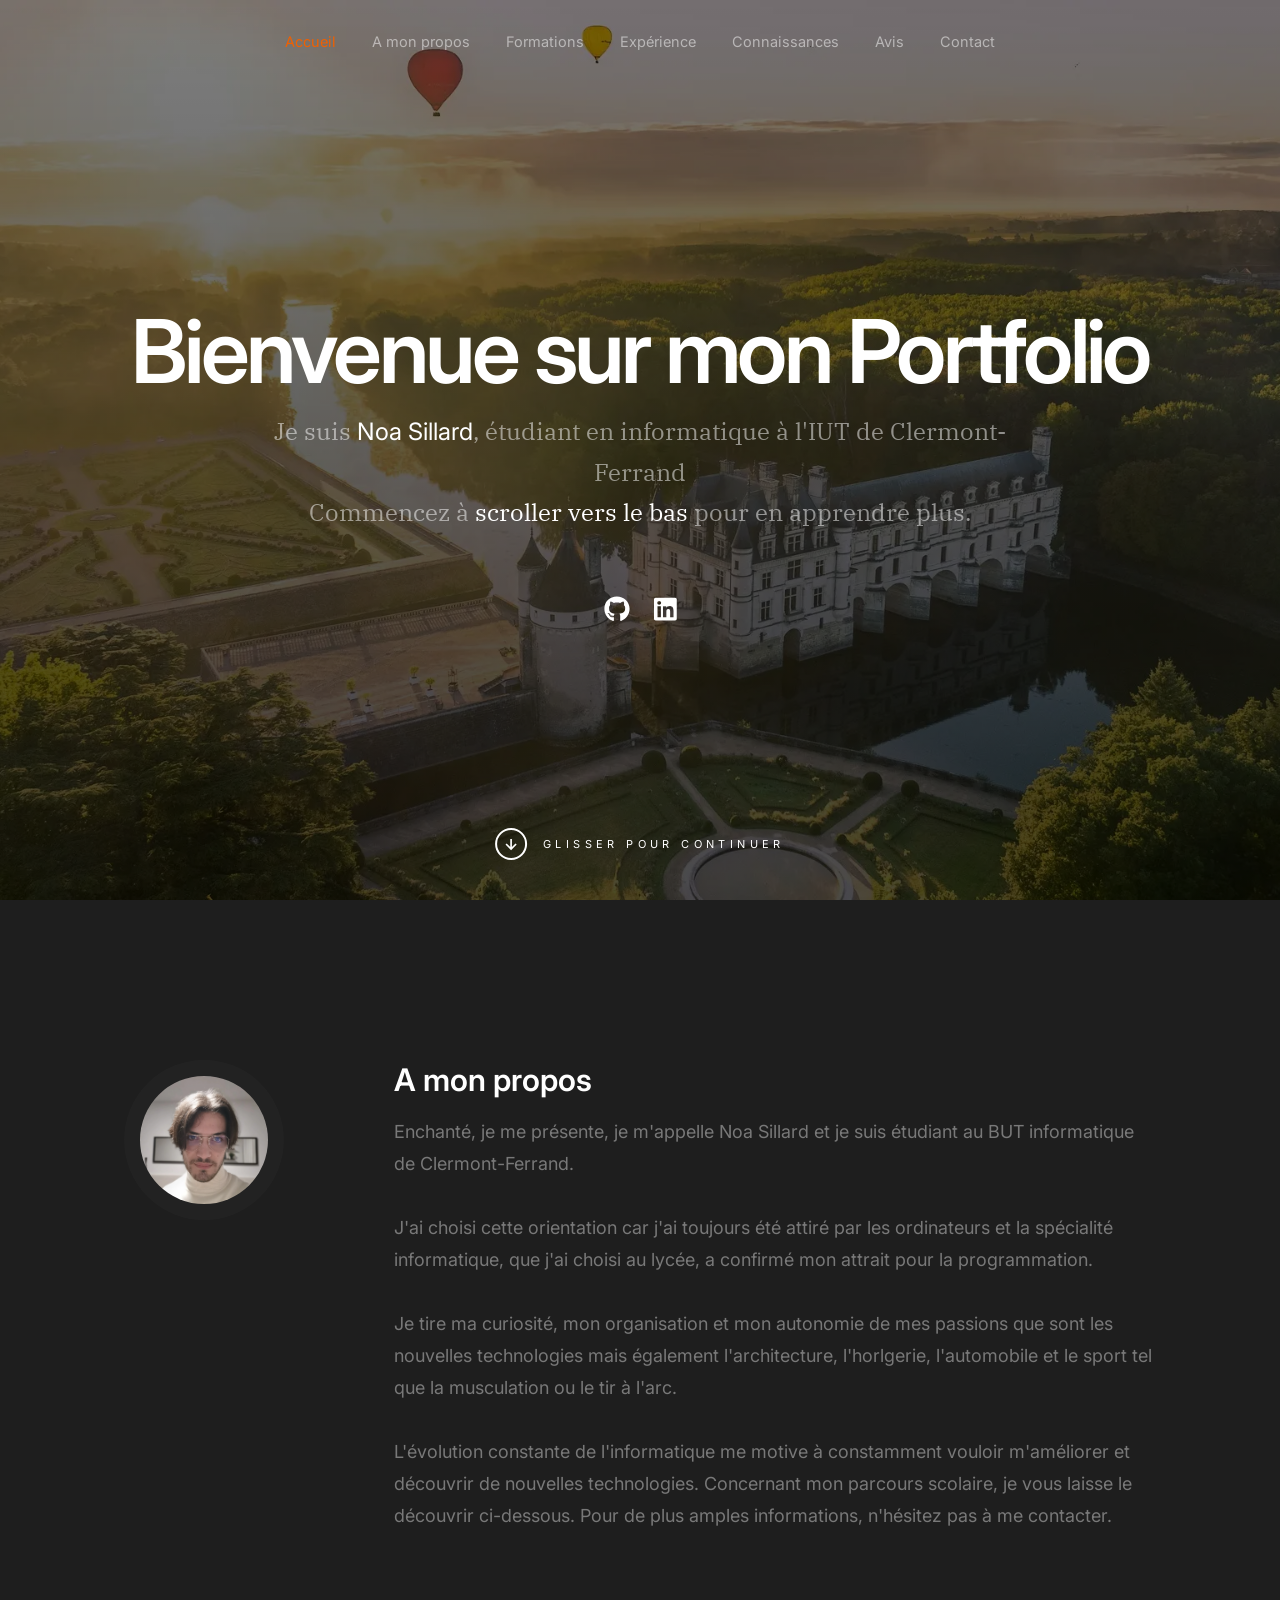
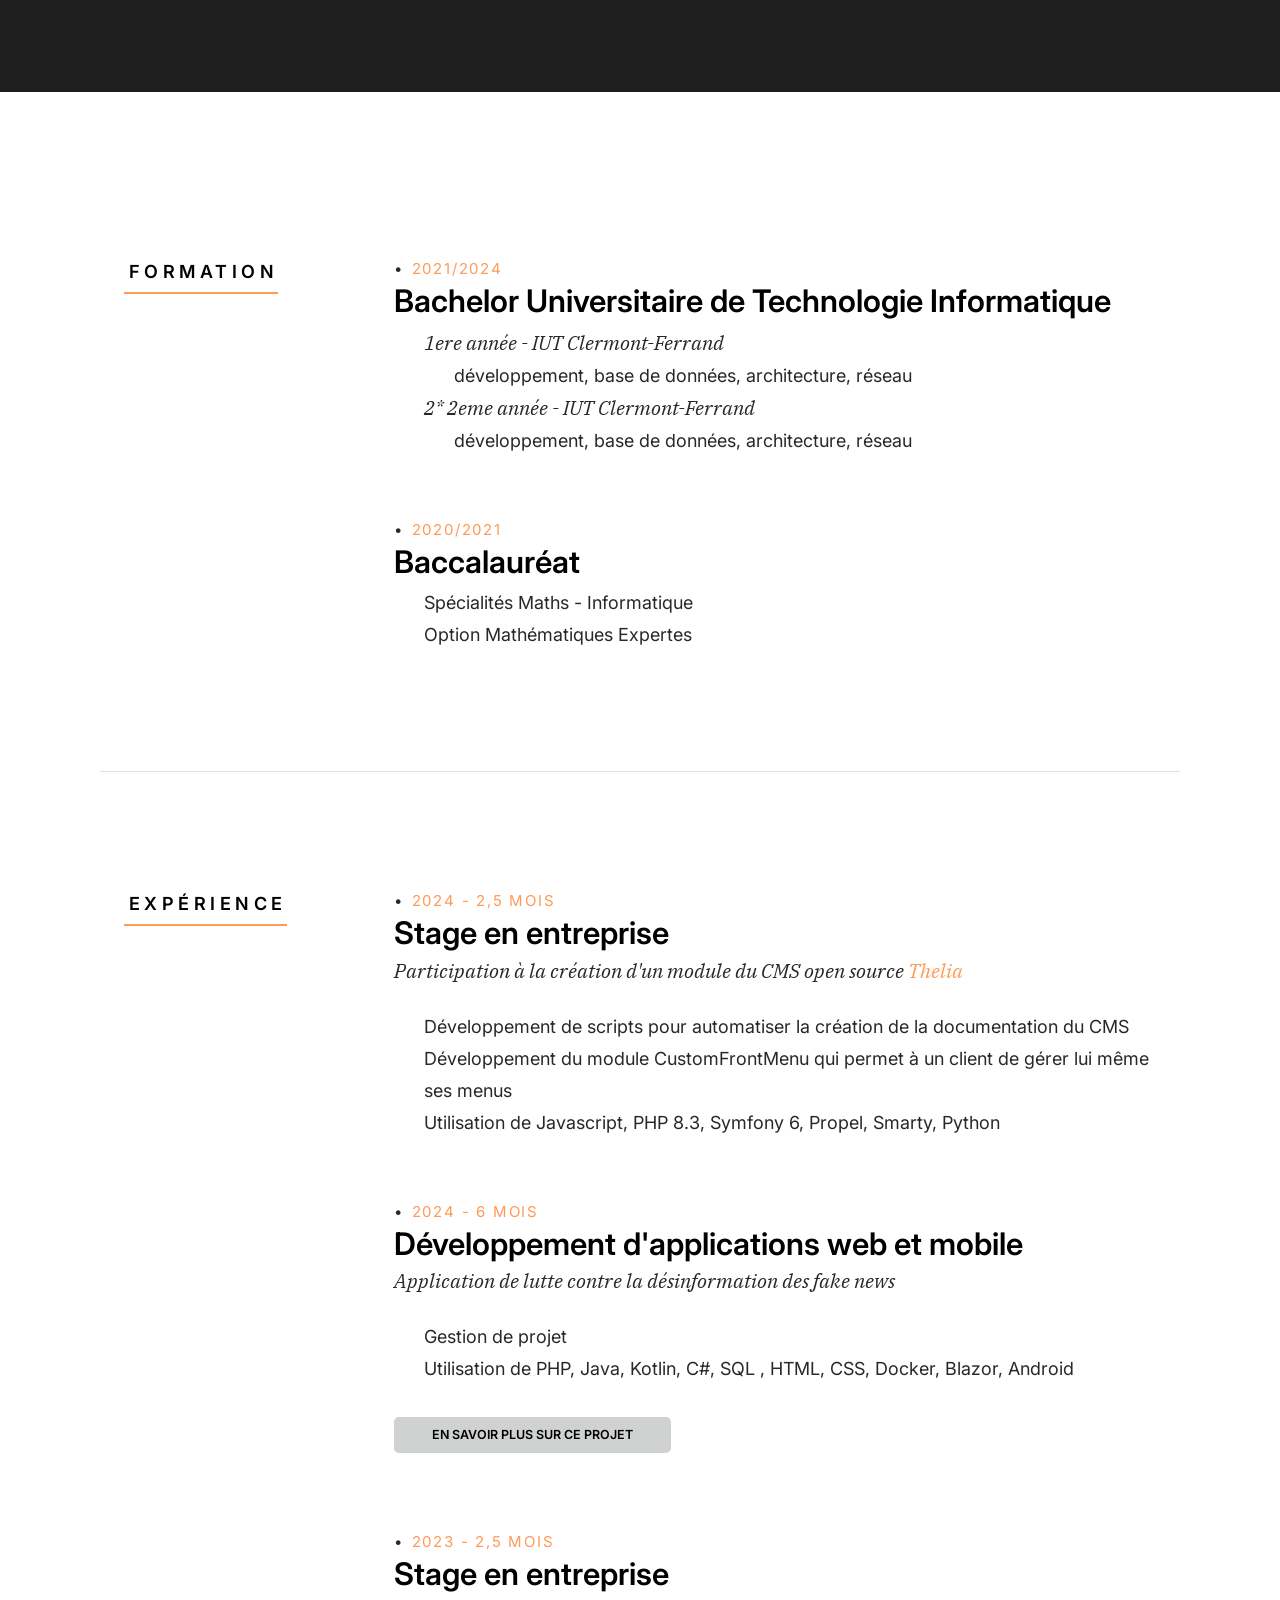
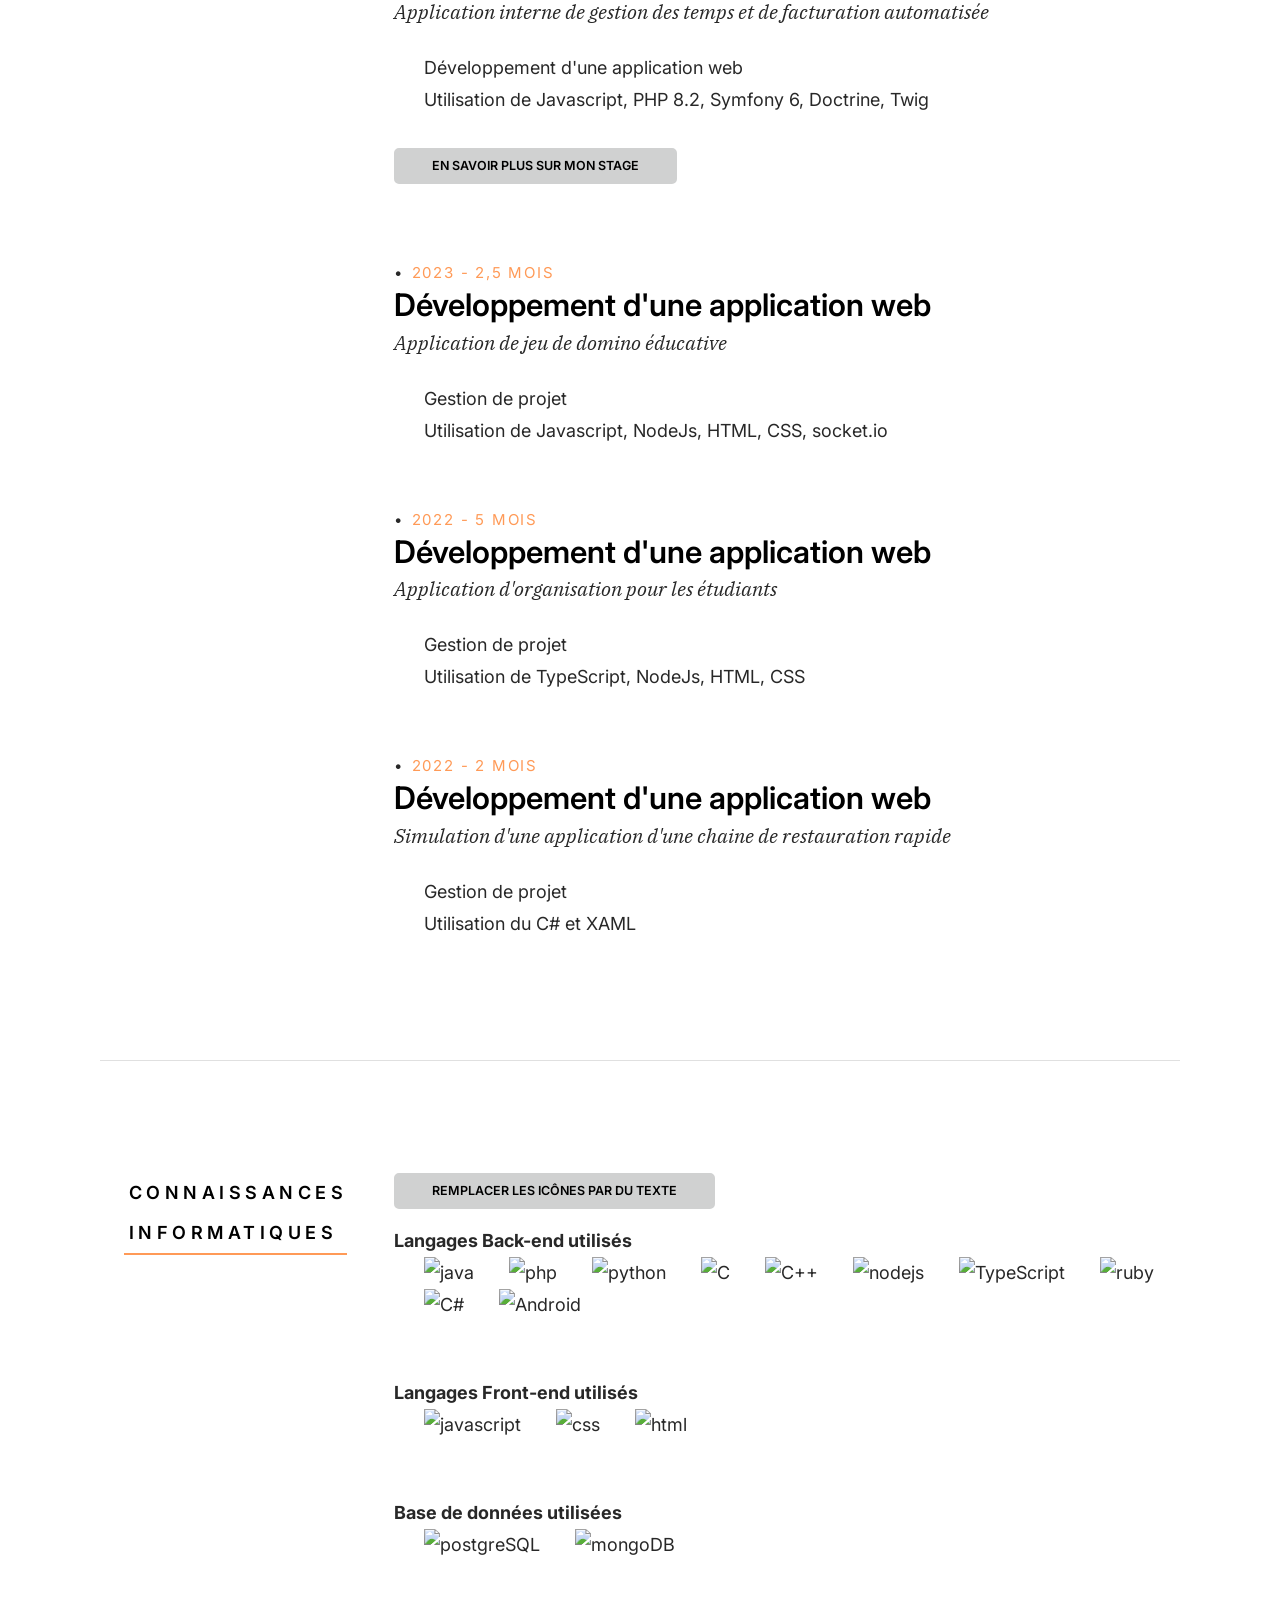
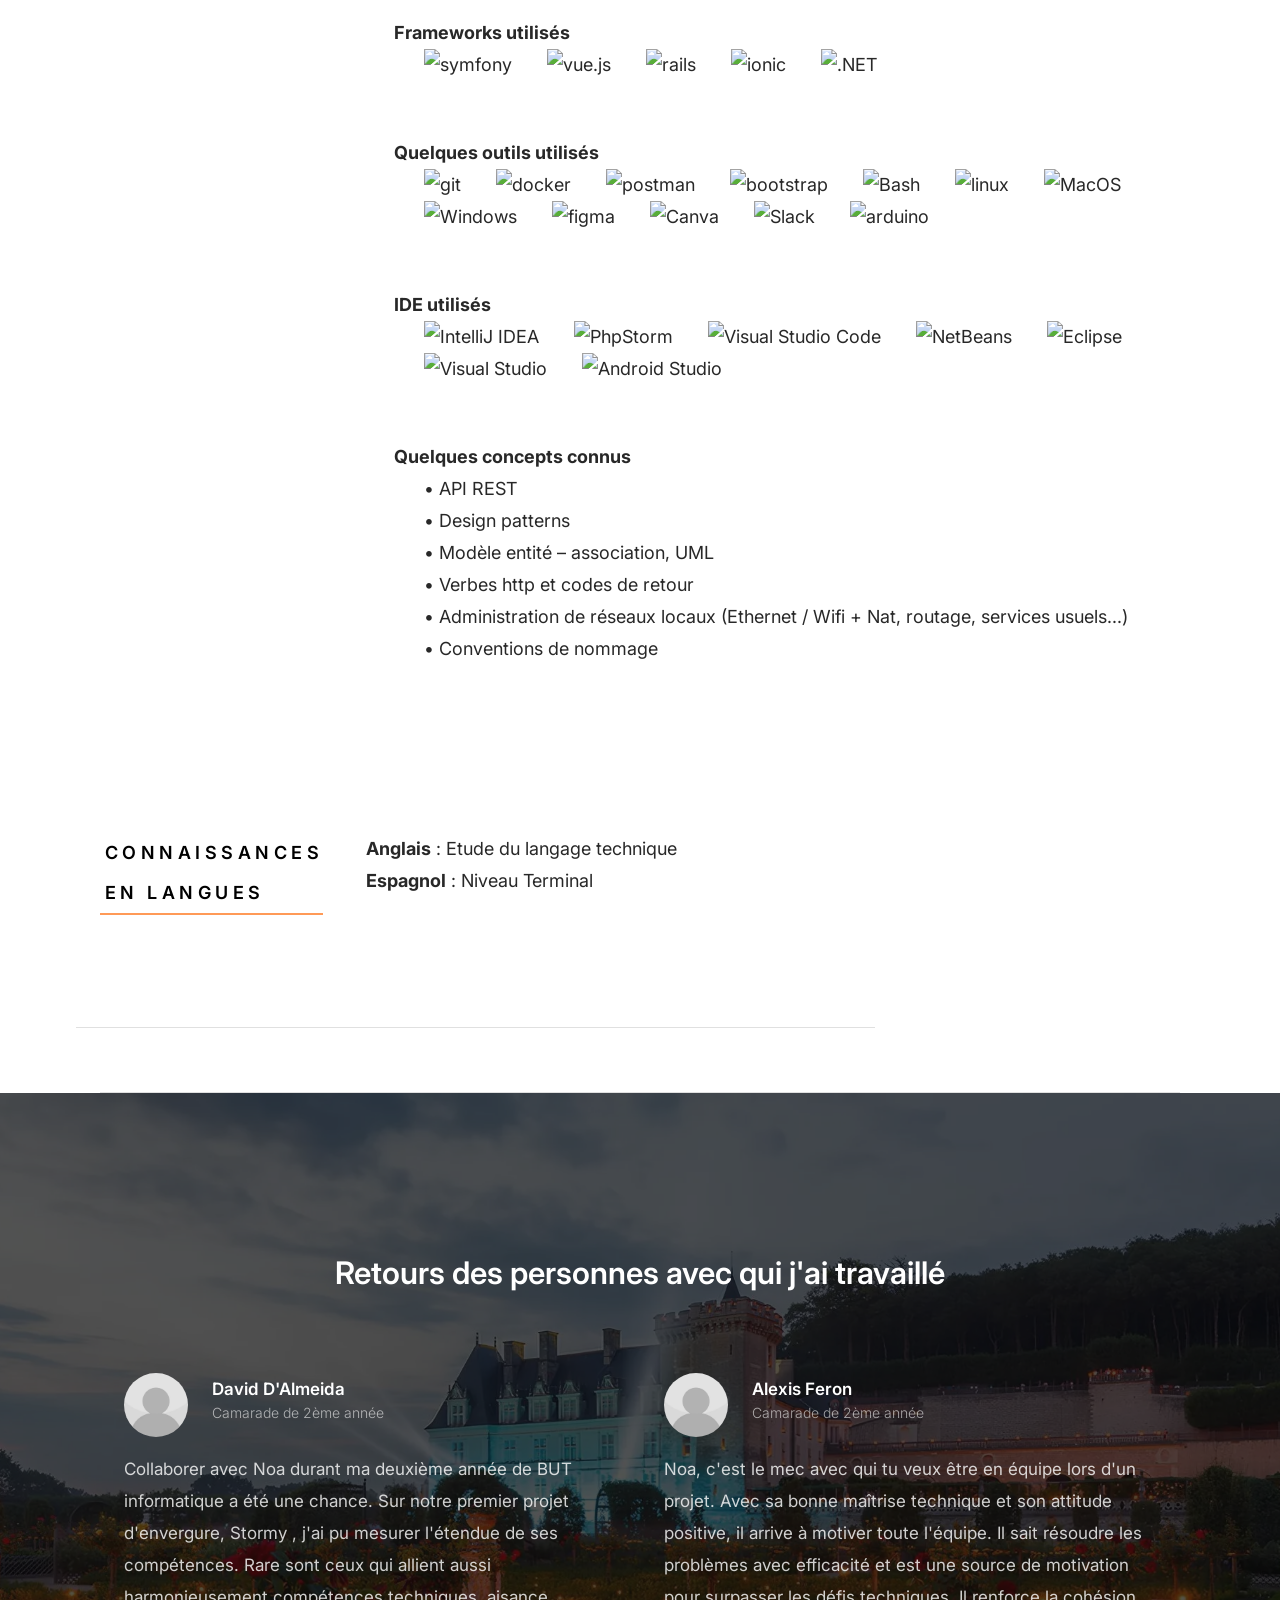
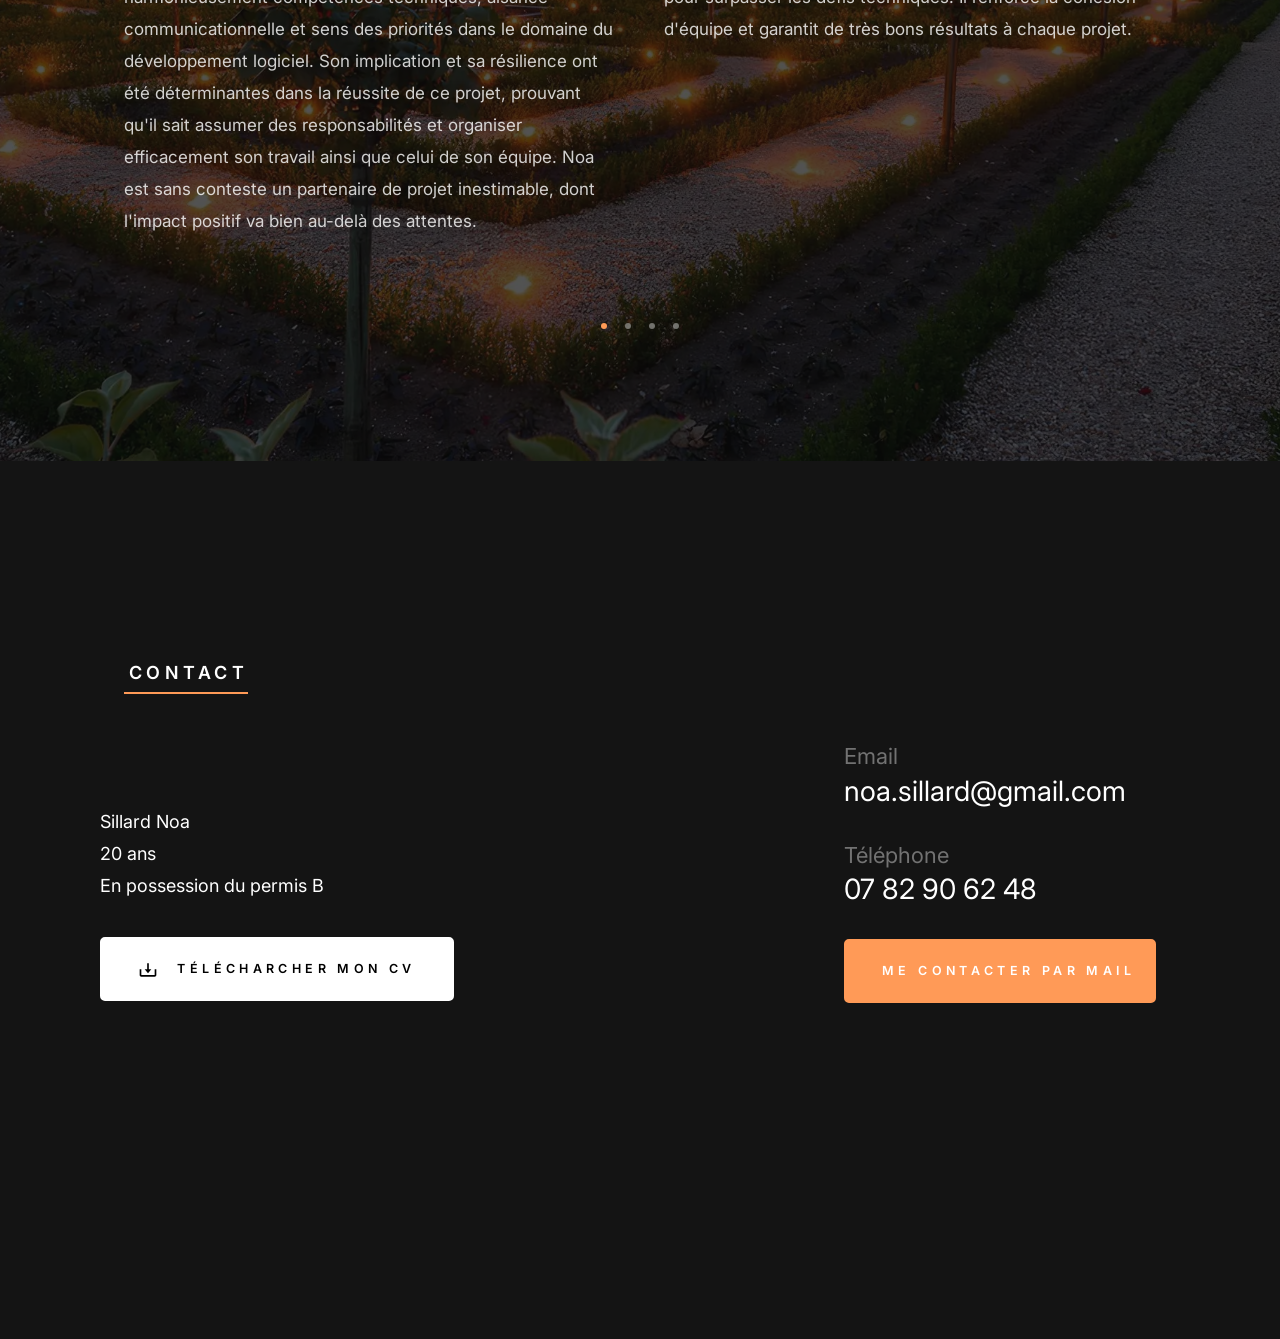
==== index.html @ 42d5626b "change cv into portfolio" ====
<!DOCTYPE html>
<html class="no-js" lang="fr">
<head>

    <!--- basic page needs
    ========================================================== -->
    <meta charset="utf-8">
    <title>Noa Sillard</title>
    <meta name="description" content="">
    <meta name="author" content="">

    <!-- mobile specific metas================================= -->
    <meta name="viewport" content="width=device-width, initial-scale=1">

    <!-- CSS ================================================== -->
    <link rel="stylesheet" href="css/styles.css">
    <link rel="stylesheet" href="css/vendor.css">

    <!-- script =============================================== -->
    <script defer src="js/vendor/fontawesome/all.min.js"></script>

    <!-- favicons  ============================================ -->
    <link rel="icon" type="image/png" href="images/icon-ns.jpg">

</head>

<body id="top" class="ss-preload">


    <!-- preloader ============================================ -->
    <div id="preloader">
        <div id="loader"></div>
    </div>

    <!-- header ================================================ -->
    <header class="s-header">
        <div class="row s-header__nav-wrap">
            <nav class="s-header__nav">
                <ul>
                    <li class="current"><a class="smoothscroll" href="#accueil">Accueil</a></li>
                    <li><a class="smoothscroll" href="#presentation">A mon propos</a></li>
                    <li><a class="smoothscroll" href="#formations">Formations</a></li>
                    <li><a class="smoothscroll" href="#experience">Expérience</a></li>
                    <li><a class="smoothscroll" href="#connaissances">Connaissances</a></li>
                    <li><a class="smoothscroll" href="#avis">Avis</a></li>
                    <li><a class="smoothscroll" href="#contact">Contact</a></li>
                </ul>
            </nav>
        </div> <!-- end row -->
        
        <a class="s-header__menu-toggle" href="#0" title="Menu">
            <span class="s-header__menu-icon"></span>
        </a>
    </header> <!-- end s-header -->


    <!-- accueil ================================================== -->
    <section id="accueil" class="s-hero target-section">

        <div class="s-hero__bg rellax" data-rellax-speed="-7"></div>

        <div class="row s-hero__content">
            <div class="column">

                <div class="s-hero__content-about">

                    <h1>Bienvenue sur mon Portfolio</h1>

                    <h2>
                    Je suis <strong>Noa Sillard</strong>, étudiant en informatique à l'IUT de Clermont-Ferrand<br>
                    Commencez à <a class="smoothscroll" href="#presentation">scroller vers le bas</a>
                    pour en apprendre plus.
                    </h2>

                    <div class="s-hero__content-social">
                        <a href="https://github.com/NoaSlld/" target="Github Noa Sillard" title="lien vers mon profil Github"><i class="fab fa-github" aria-hidden="true"></i></a>
                        <a href="https://www.linkedin.com/in/noa-sillard-0a3717216" target="Linkedin Noa Sillard" title="lien vers mon profil Linkedin"><i class="fab fa-linkedin" aria-hidden="true"></i></a>
                    </div>

                </div>

            </div>
        </div> <!-- fin texte présentation -->

        <div class="s-hero__scroll">
            <a href="#presentation" class="s-hero__scroll-link smoothscroll">
                <span class="scroll-arrow">
                    <svg xmlns="http://www.w3.org/2000/svg" width="24" height="24" viewBox="0 0 24 24" style="fill:rgba(0, 0, 0, 1);transform:;-ms-filter:"><path d="M18.707 12.707L17.293 11.293 13 15.586 13 6 11 6 11 15.586 6.707 11.293 5.293 12.707 12 19.414z"></path></svg>
                </span>
                <span class="scroll-text">glisser pour continuer</span>
            </a>
        </div> 

    </section>


    <!-- à mon propos ================================================== -->
    <section id="presentation" class="s-about target-section">

        <div class="row">
            <div class="column large-3 tab-12">
                <img class="s-about__pic" src="images/avatars/photo-profil.webp" alt="photo de profile">
            </div>
            <div class="column large-9 tab-12 s-about__content">
                <h3>A mon propos</h3>
                <p>
                Enchanté, je me présente, je m'appelle <strong>Noa Sillard</strong> et je suis étudiant au BUT informatique de Clermont-Ferrand.
                <br> <br>
                J'ai choisi cette orientation car j'ai toujours été attiré par les ordinateurs et la spécialité informatique, que j'ai choisi au
                 lycée, a confirmé mon attrait pour la programmation.
                <br> <br>
                Je tire ma curiosité, mon organisation et mon autonomie de mes passions que sont les nouvelles technologies
                 mais également l'architecture, l'horlgerie, l'automobile et le sport tel que la musculation ou le tir à l'arc.
                <br> <br>
                L'évolution constante de l'informatique me motive à constamment vouloir m'améliorer et découvrir de nouvelles technologies.
                Concernant mon parcours scolaire, je vous laisse le découvrir ci-dessous. Pour de plus amples informations, n'hésitez pas à me contacter.
                </p>
            </div>
        </div> 

    </section> 
    

    <!-- cv ================================================== -->
    <div id="cv">

        <!-- education ================================================== -->
        <section id="formations" class="s-resume target-section">

            <div class="row s-resume__section">
                <div class="column large-3 tab-12">
                    <h3 class="section-header-allcaps">Formation</h3>
                </div>
                <div class="column large-9 tab-12">
                    <div class="resume-block">

                        <div class="resume-block__header">
                            <span class="resume-block__header-date">
                                2021/2024
                            </span>
                            <h4 class="h3">Bachelor Universitaire de Technologie Informatique</h4>
                        </div>

                        <p class = "details">
                            <span class="resume-block__header-meta">1ere année - IUT Clermont-Ferrand </span>
                            <br>
                            <span class = "details">développement, base de données, architecture, réseau</span>
                            <br>
                            <span class="resume-block__header-meta">2* 2eme année - IUT Clermont-Ferrand</span>
                            <br>
                            <span class = "details">développement, base de données, architecture, réseau</span>
                        </p>

                    </div> <!-- end BUT -->

                    <div class="resume-block">

                        <div class="resume-block__header">
                            <span class="resume-block__header-date">
                                2020/2021
                            </span>
                            <h4 class="h3">Baccalauréat</h4>
                        </div>

                        <p class = "details">
                            Spécialités Maths - Informatique
                            <br>
                            Option Mathématiques Expertes
                        </p>

                    </div> <!-- end terminale -->
                </div>
            </div> <!-- s-resume__section -->
        </section>

        <!-- experience ================================================== -->
        <section id="experience" class="s-resume target-section">
                <div class="row s-resume__section">
                    <div class="column large-3 tab-12">
                        <h3 class="section-header-allcaps">Expérience</h3>
                    </div>
                    <div class="column large-9 tab-12">

                        <div class="resume-block">
                            
                            <div class="resume-block__header">
                                <span class="resume-block__header-date">
                                    2024 - 2,5 mois
                                </span>
                                <h4 class="h3">Stage en entreprise</h4>
                            </div>

                            <p class="resume-block__header-meta">
                                <span>Participation à la création d'un module du CMS open source <a href="https://github.com/thelia/thelia" title="lien vers le CMS Thelia" target="_blank">Thelia</a></span> 
                            </p>

                            <p class="details">
                                Développement de scripts pour automatiser la création de la documentation du CMS <br>
                                Développement du module CustomFrontMenu qui permet à un client de gérer lui même ses menus <br>
                                Utilisation de Javascript, PHP 8.3, Symfony 6, Propel, Smarty, Python
                            </p>

                        </div><!-- fin stage Clermont 2a bis -->


                        <div class="resume-block">

                            <div class="resume-block__header">
                                <span class="resume-block__header-date">
                                    2024 - 6 mois
                                </span>
                                <h4 class="h3">Développement d'applications web et mobile</h4>
                            </div>

                            <p class="resume-block__header-meta">
                                <span>Application de lutte contre la désinformation des fake news</span> 
                            </p>

                            <p class="details">
                                Gestion de projet<br>
                                Utilisation de PHP, Java, Kotlin, C#, SQL , HTML, CSS, Docker, Blazor, Android
                            </p>

                            <p><button id="toggleButton2">En savoir plus sur ce projet</button></p>
                            <div id="additionalText2">
                                Courant ce projet universitaire, dont notre product owner est un professeur, j'ai contribué à développer un site web en php ainsi qu'une
                                 application web en blazor et une application android. Ce projet a été l'occasion de m'immerger dans la gestion et le développement d'un 
                                 projet en partant du recueil des besoins jusqu'au déploiement des applications. <br>
                                 J'ai eu l'opportunité de suivre et de gérer un projet sur une durée qui m'était jusqu'alors inconnue.
                                 J'ai ainsi pu améliorer ma planification de tâches et appris à gérer précisément les ressources disponibles et à trouver des 
                                 solutions lorsque des imprévus sont survenus. Pour cela j'ai dû développer la qualité de ma communication et mon attention afin de 
                                 travailler au mieux avec mes camarades qui n'avaient pas les mêmes emplois du temps.<br>
                                 Cette expérience a également été nouvelle d'un point de vue technique car je n'avais encore ni travaillé sur un projet aussi long 
                                 ni sur un projet comportant autant de domaines différents. Il a donc été pour moi l'occasion de partager mes connaissances apprises
                                  en entreprise et de créer un groupe soudé grâce à mon redoublement.
                                 
                                 <div class="additionalImages">
                                    <img src="images/projects/Verax/accueil.webp" alt="accueil du site Verax">
                                    <img src="images/projects/Verax/verax_shield_utilisateurs.webp" alt="liste d'utilisateurs du site VeraxShield">
                                </div>
                            </div>

                        </div> <!-- fin Verax 2Abis -->


                        <div class="resume-block">
                            
                            <div class="resume-block__header">
                                <span class="resume-block__header-date">
                                    2023 - 2,5 mois
                                </span>
                                <h4 class="h3">Stage en entreprise</h4>
                            </div>

                            <p class="resume-block__header-meta">
                                <span>Application interne de gestion des temps et de facturation automatisée</span> 
                            </p>

                            <p class="details">
                                Développement d'une application web <br>
                                Utilisation de Javascript, PHP 8.2, Symfony 6, Doctrine, Twig
                            </p>

                            <p><button id="toggleButton1">En savoir plus sur mon stage</button></p>
                            <div id="additionalText1">
                                L'année passée j'ai effectué un stage chez Code Rhapsodie, une ESN basée à Lyon. 
                                Courant ce stage ma mission a été de contribuer, au côté de 2 développeurs, au développement d'une application interne à l'entreprise qui sert actuellement
                                à remplacer deux applications anciennement utilisées en les fusionnant. La première était une application de planning qui permettait 
                                à l'entreprise de regrouper les calendriers de chacun en un seul endroit et la seconde était un logiciel de comptabilité.<br>
                                Cette application a été conçue pour simplifier au maximum son utilisation, j'ai donc créé un système de pré-chargement des données sur 
                                les différentes pages liées. Certaines des autres missions que j'ai fait sont par exemple transformer des parties faites avec JQuery 
                                en JavaScript vanilla afin de limiter le nombre de dépendances du projet ainsi qu'optimiser le nombre et le volume des requêtes http 
                                effectué au chargement des pages. J'ai par la suite créé un système de filtre dynamiques sur le calendrier afin de pouvoir filtrer les 
                                emplois du temps par projet ou par agence par exemple sans avoir à recharger toute la page. 

                                <div class="additionalImages">
                                    <img src="images/projects/stage_CodeRhapsodie/liste_projets.webp" alt="liste de projets">
                                    <img src="images/projects/stage_CodeRhapsodie/suivi_projet.webp" alt="suivi des indicateurs d'un projet">
                                    <img src="images/projects/stage_CodeRhapsodie/CRA.webp" alt="formulaire de saisie des heures travaillées">
                                    <img src="images/projects/stage_CodeRhapsodie/dashboard.webp" alt="page d'accueil">
                                    <img src="images/projects/stage_CodeRhapsodie/filtres.webp" alt="calendrier et ses filtres">
                                    <img src="images/projects/stage_CodeRhapsodie/taches.webp" alt="liste de certains tickets effectués pendant mon stage ">
                                </div>                                                          
                            </div>

                        </div> <!-- Fin stage lyon 2A -->
                        

                        <div class="resume-block">

                            <div class="resume-block__header">
                                <span class="resume-block__header-date">
                                    2023 - 2,5 mois
                                </span>
                                <h4 class="h3">Développement d'une application web</h4>
                            </div>

                            <p class="resume-block__header-meta">
                                <span>Application de jeu de domino éducative</span> 
                            </p>

                            <p class="details">
                                Gestion de projet<br>
                                Utilisation de Javascript, NodeJs, HTML, CSS, socket.io
                            </p>
                        </div> <!-- fin Edutiles 2A -->


                        <div class="resume-block">

                            <div class="resume-block__header">
                                <span class="resume-block__header-date">
                                    2022 - 5 mois
                                </span>
                                <h4 class="h3">Développement d'une application web</h4>
                            </div>

                            <p class="resume-block__header-meta">
                                <span>Application d'organisation pour les étudiants</span> 
                            </p>

                            <p class = "details">
                                Gestion de projet<br>
                                Utilisation de TypeScript, NodeJs, HTML, CSS
                            </p>

                        </div> <!-- fin Stormy 2A -->


                        <div class="resume-block">

                            <div class="resume-block__header">
                                <span class="resume-block__header-date">
                                    2022 - 2 mois
                                </span>
                                <h4 class="h3">Développement d'une application web</h4>
                            </div>

                            <p class="resume-block__header-meta">
                                <span>Simulation d'une application d'une chaine de restauration rapide</span> 
                            </p>

                            <p class="details">
                                Gestion de projet<br>
                                Utilisation du C# et XAML
                            </p>

                        </div> <!-- fin projet C# 1A -->

                    </div>
                </div>
        </section>
        
        <!-- connaissances ================================================ -->

        <section id="connaissances" class="s-resume target-section">
            <div class="row s-resume__section">
                <div class="column large-3 tab-12">
                    <h3 class="section-header-allcaps">Connaissances Informatiques</h3>
                </div>
                <div class="column large-9 tab-12">
                    <div class="resume-block">
                        <div>
                            <button id="replaceIconsButton">Remplacer les icônes par du texte</button>

                            <p class="resume-block">
                                <span class="bold">Langages Back-end utilisés</span>
                                <br>
                                <a class="details icons" href="https://www.java.com" target="_blank" rel="noreferrer" title="Java" data-iconsrc="https://raw.githubusercontent.com/devicons/devicon/master/icons/java/java-original.svg" data-alttext="Java"> <img src="https://raw.githubusercontent.com/devicons/devicon/master/icons/java/java-original.svg" alt="java"/> </a> 
                                <a class="details icons" href="https://www.php.net" target="_blank" rel="noreferrer" title="PHP" data-iconsrc="https://raw.githubusercontent.com/devicons/devicon/master/icons/php/php-original.svg" data-alttext="PHP"> <img src="https://raw.githubusercontent.com/devicons/devicon/master/icons/php/php-original.svg" alt="php"/> </a>
                                <a class="details icons" href="https://www.python.org" target="_blank" rel="noreferrer" title="Python" data-iconsrc="https://raw.githubusercontent.com/devicons/devicon/master/icons/python/python-original.svg" data-alttext="Python"> <img src="https://raw.githubusercontent.com/devicons/devicon/master/icons/python/python-original.svg" alt="python"/> </a>
                                <a class="details icons" href="https://www.cprogramming.com/" target="_blank" rel="noreferrer" title="C" data-iconsrc="https://raw.githubusercontent.com/devicons/devicon/master/icons/c/c-original.svg" data-alttext="C"><img src="https://raw.githubusercontent.com/devicons/devicon/master/icons/c/c-original.svg" alt="C"/></a>
                                <a class="details icons" href="https://www.w3schools.com/cpp/" target="_blank" rel="noreferrer" title="C++" data-iconsrc="https://raw.githubusercontent.com/devicons/devicon/master/icons/cplusplus/cplusplus-original.svg" data-alttext="C++"> <img src="https://raw.githubusercontent.com/devicons/devicon/master/icons/cplusplus/cplusplus-original.svg" alt="C++"/> </a>
                                <a class="details icons" href="https://nodejs.org" target="_blank" rel="noreferrer" title="Node.js" data-iconsrc="https://raw.githubusercontent.com/devicons/devicon/master/icons/nodejs/nodejs-original-wordmark.svg" data-alttext="Node.js"> <img src="https://raw.githubusercontent.com/devicons/devicon/master/icons/nodejs/nodejs-original-wordmark.svg" alt="nodejs"/> </a>
                                <a class="details icons" href="https://www.typescriptlang.org/" target="_blank" rel="noreferrer" title="TypeScript" data-iconsrc="https://raw.githubusercontent.com/devicons/devicon/master/icons/typescript/typescript-original.svg" data-alttext="TypeScript"> <img src="https://raw.githubusercontent.com/devicons/devicon/master/icons/typescript/typescript-original.svg" alt="TypeScript"/> </a>
                                <a class="details icons" href="https://www.ruby-lang.org/en/" target="_blank" rel="noreferrer" title="Ruby" data-iconsrc="https://raw.githubusercontent.com/devicons/devicon/master/icons/ruby/ruby-original.svg" data-alttext="Ruby"> <img src="https://raw.githubusercontent.com/devicons/devicon/master/icons/ruby/ruby-original.svg" alt="ruby"/> </a>
                                <a class="details icons" href="https://docs.microsoft.com/en-us/dotnet/csharp/" target="_blank" rel="noreferrer" title="C#" data-iconsrc="https://raw.githubusercontent.com/devicons/devicon/master/icons/csharp/csharp-original.svg" data-alttext="C#"><img src="https://raw.githubusercontent.com/devicons/devicon/master/icons/csharp/csharp-original.svg" alt="C#"/></a>
                                <a class="details icons" href="https://developer.android.com/" target="_blank" rel="noreferrer" title="Android" data-iconsrc="https://raw.githubusercontent.com/devicons/devicon/master/icons/android/android-original-wordmark.svg" data-alttext="Android"><img src="https://raw.githubusercontent.com/devicons/devicon/master/icons/android/android-original-wordmark.svg" alt="Android"/></a>

                            </p> 
                            
                            <p class="resume-block">
                                <span class="bold">Langages Front-end utilisés</span>
                                <br>
                                <a class="details icons" href="https://developer.mozilla.org/en-US/docs/Web/JavaScript" target="_blank" rel="noreferrer" title="JavaScript" data-iconsrc="https://raw.githubusercontent.com/devicons/devicon/master/icons/javascript/javascript-original.svg" data-alttext="JavaScript"><img src="https://raw.githubusercontent.com/devicons/devicon/master/icons/javascript/javascript-original.svg" alt="javascript"/> </a>
                                <a class="details icons" href="https://www.w3schools.com/css/" target="_blank" rel="noreferrer" title="CSS" data-iconsrc="https://raw.githubusercontent.com/devicons/devicon/master/icons/css3/css3-original-wordmark.svg" data-alttext="CSS"> <img src="https://raw.githubusercontent.com/devicons/devicon/master/icons/css3/css3-original-wordmark.svg" alt="css"/> </a> 
                                <a class="details icons" href="https://www.w3.org/html/" target="_blank" rel="noreferrer" title="HTML" data-iconsrc="https://raw.githubusercontent.com/devicons/devicon/master/icons/html5/html5-original-wordmark.svg" data-alttext="HTML"> <img src="https://raw.githubusercontent.com/devicons/devicon/master/icons/html5/html5-original-wordmark.svg" alt="html"/> </a> 
                            </p> 
                            
                            <p class="resume-block">
                                <span class="bold">Base de données utilisées</span>
                                <br>
                                <a class="details icons" href="https://www.postgresql.org" target="_blank" rel="noreferrer" title="PostgreSQL" data-iconsrc="https://raw.githubusercontent.com/devicons/devicon/master/icons/postgresql/postgresql-original-wordmark.svg" data-alttext="PostgreSQL"> <img src="https://raw.githubusercontent.com/devicons/devicon/master/icons/postgresql/postgresql-original-wordmark.svg" alt="postgreSQL"/> </a> 
                                <a class="details icons" href="https://www.mongodb.com/" target="_blank" rel="noreferrer" title="MongoDB" alt="mongoDB" data-iconsrc="https://raw.githubusercontent.com/devicons/devicon/master/icons/mongodb/mongodb-original-wordmark.svg" data-alttext="MongoDB"> <img src="https://raw.githubusercontent.com/devicons/devicon/master/icons/mongodb/mongodb-original-wordmark.svg" alt="mongoDB"/> </a>
                            </p>
                            
                            <p class="resume-block">
                                <span class="bold">Frameworks utilisés</span>
                                <br>
                                <a class="details icons" href="https://symfony.com" target="_blank" rel="noreferrer" title="Symfony" alt="symfony" data-iconsrc="https://symfony.com/logos/symfony_black_03.svg" data-alttext="Symfony"> <img src="https://symfony.com/logos/symfony_black_03.svg" alt="symfony"/> </a>
                                <a class="details icons" href="https://vuejs.org/" target="_blank" rel="noreferrer" title="Vue.js" alt="vue.js" data-iconsrc="https://raw.githubusercontent.com/devicons/devicon/master/icons/vuejs/vuejs-original-wordmark.svg" data-alttext="Vue.js"> <img src="https://raw.githubusercontent.com/devicons/devicon/master/icons/vuejs/vuejs-original-wordmark.svg" alt="vue.js"/> </a>
                                <a class="details icons" href="https://rubyonrails.org" target="_blank" rel="noreferrer" title="Ruby on Rails" alt="rails" data-iconsrc="https://raw.githubusercontent.com/devicons/devicon/master/icons/rails/rails-original-wordmark.svg" data-alttext="Ruby on Rails"> <img src="https://raw.githubusercontent.com/devicons/devicon/master/icons/rails/rails-original-wordmark.svg" alt="rails"/> </a>
                                <a class="details icons" href="https://ionicframework.com" target="_blank" rel="noreferrer" title="Ionic" alt="ionic" data-iconsrc="https://upload.wikimedia.org/wikipedia/commons/d/d1/Ionic_Logo.svg" data-alttext="Ionic"> <img src="https://upload.wikimedia.org/wikipedia/commons/d/d1/Ionic_Logo.svg" alt="ionic"/> </a>
                                <a class="details icons" href="https://dotnet.microsoft.com/" target="_blank" rel="noreferrer" title=".NET" data-iconsrc="https://raw.githubusercontent.com/devicons/devicon/master/icons/dot-net/dot-net-original-wordmark.svg" data-alttext=".NET"><img src="https://raw.githubusercontent.com/devicons/devicon/master/icons/dot-net/dot-net-original-wordmark.svg" alt=".NET"/></a>

                            </p>
                            
                            <p class="resume-block">
                                <span class="bold">Quelques outils utilisés</span>
                                <br>
                                <a class="details icons" href="https://git-scm.com/" target="_blank" rel="noreferrer" title="Git" alt="git" data-iconsrc="https://www.vectorlogo.zone/logos/git-scm/git-scm-icon.svg" data-alttext="Git"> <img src="https://www.vectorlogo.zone/logos/git-scm/git-scm-icon.svg" alt="git"/> </a>
                                <a class="details icons" href="https://www.docker.com/" target="_blank" rel="noreferrer" title="Docker" alt="docker" data-iconsrc="https://raw.githubusercontent.com/devicons/devicon/master/icons/docker/docker-original-wordmark.svg" data-alttext="Docker"> <img src="https://raw.githubusercontent.com/devicons/devicon/master/icons/docker/docker-original-wordmark.svg" alt="docker"/> </a>
                                <a class="details icons" href="https://postman.com" target="_blank" rel="noreferrer" title="Postman" alt="postman" data-iconsrc="https://www.vectorlogo.zone/logos/getpostman/getpostman-icon.svg" data-alttext="Postman"> <img src="https://www.vectorlogo.zone/logos/getpostman/getpostman-icon.svg" alt="postman"/> </a>
                                <a class="details icons" href="https://getbootstrap.com" target="_blank" rel="noreferrer" title="Bootstrap" alt="bootstrap" data-iconsrc="https://raw.githubusercontent.com/devicons/devicon/master/icons/bootstrap/bootstrap-plain-wordmark.svg" data-alttext="Bootstrap"> <img src="https://raw.githubusercontent.com/devicons/devicon/master/icons/bootstrap/bootstrap-plain-wordmark.svg" alt="bootstrap"/> </a>
                                <a class="details icons" href="https://www.gnu.org/software/bash/" target="_blank" rel="noreferrer" title="Bash" data-iconsrc="https://raw.githubusercontent.com/devicons/devicon/master/icons/bash/bash-original.svg" data-alttext="Bash"><img src="https://raw.githubusercontent.com/devicons/devicon/master/icons/bash/bash-original.svg" alt="Bash"/></a>    
                                <a class="details icons" href="https://www.linux.org/" target="_blank" rel="noreferrer" title="Linux" alt="linux" data-iconsrc="https://raw.githubusercontent.com/devicons/devicon/master/icons/linux/linux-original.svg" data-alttext="Linux"> <img src="https://raw.githubusercontent.com/devicons/devicon/master/icons/linux/linux-original.svg" alt="linux"/> </a>
                                <a class="details icons" href="https://www.apple.com/macos/" target="_blank" rel="noreferrer" title="MacOS" data-iconsrc="https://raw.githubusercontent.com/devicons/devicon/master/icons/apple/apple-original.svg" data-alttext="MacOS"><img src="https://raw.githubusercontent.com/devicons/devicon/master/icons/apple/apple-original.svg" alt="MacOS"/></a>
                                <a class="details icons" href="https://www.microsoft.com/windows/" target="_blank" rel="noreferrer" title="Windows" data-iconsrc="https://raw.githubusercontent.com/devicons/devicon/master/icons/windows8/windows8-original.svg" data-alttext="Windows"><img src="https://raw.githubusercontent.com/devicons/devicon/master/icons/windows8/windows8-original.svg" alt="Windows"/></a>
                                <a class="details icons" href="https://www.figma.com/" target="_blank" rel="noreferrer" title="Figma" alt="figma" data-iconsrc="https://www.vectorlogo.zone/logos/figma/figma-icon.svg" data-alttext="Figma"> <img src="https://www.vectorlogo.zone/logos/figma/figma-icon.svg" alt="figma"/> </a>
                                <a class="details icons" href="https://www.canva.com/" target="_blank" rel="noreferrer" title="Canva" data-iconsrc="https://www.vectorlogo.zone/logos/canva/canva-icon.svg" data-alttext="Canva"><img src="https://www.vectorlogo.zone/logos/canva/canva-icon.svg" alt="Canva"/></a>
                                <a class="details icons" href="https://slack.com/" target="_blank" rel="noreferrer" title="Slack" data-iconsrc="https://raw.githubusercontent.com/devicons/devicon/master/icons/slack/slack-original.svg" data-alttext="Slack"><img src="https://raw.githubusercontent.com/devicons/devicon/master/icons/slack/slack-original.svg" alt="Slack"/></a>
                                <a class="details icons" href="https://www.arduino.cc/" target="_blank" rel="noreferrer" title="Arduino" alt="arduino" data-iconsrc="https://cdn.worldvectorlogo.com/logos/arduino-1.svg" data-alttext="Arduino"> <img src="https://cdn.worldvectorlogo.com/logos/arduino-1.svg" alt="arduino"/> </a>
                            </p>
                            
                            <p class="resume-block">
                                <span class="bold">IDE utilisés</span>
                                <br>
                                <a class="details icons" href="https://www.jetbrains.com/idea/" target="_blank" rel="noreferrer" title="IntelliJ IDEA" data-iconsrc="https://raw.githubusercontent.com/devicons/devicon/master/icons/intellij/intellij-original.svg" data-alttext="IntelliJ IDEA"><img src="https://raw.githubusercontent.com/devicons/devicon/master/icons/intellij/intellij-original.svg" alt="IntelliJ IDEA"/></a>
                                <a class="details icons" href="https://www.jetbrains.com/phpstorm/" target="_blank" rel="noreferrer" title="PhpStorm" data-iconsrc="https://raw.githubusercontent.com/devicons/devicon/master/icons/phpstorm/phpstorm-original.svg" data-alttext="PhpStorm"><img src="https://raw.githubusercontent.com/devicons/devicon/master/icons/phpstorm/phpstorm-original.svg" alt="PhpStorm"/></a>
                                <a class="details icons" href="https://code.visualstudio.com/" target="_blank" rel="noreferrer" title="Visual Studio Code" data-iconsrc="https://raw.githubusercontent.com/devicons/devicon/master/icons/vscode/vscode-original.svg" data-alttext="Visual Studio Code"><img src="https://raw.githubusercontent.com/devicons/devicon/master/icons/vscode/vscode-original.svg" alt="Visual Studio Code"/></a>
                                <a class="details icons" href="https://netbeans.apache.org/" target="_blank" rel="noreferrer" title="NetBeans" data-iconsrc="https://raw.githubusercontent.com/devicons/devicon/master/icons/netbeans/netbeans-original.svg" data-alttext="NetBeans"><img src="https://www.vectorlogo.zone/logos/netbeans/netbeans-icon.svg" alt="NetBeans"/></a>                    
                                <a class="details icons" href="https://www.eclipse.org/" target="_blank" rel="noreferrer" title="Eclipse" data-iconsrc="https://raw.githubusercontent.com/devicons/devicon/master/icons/eclipse/eclipse-original.svg" data-alttext="Eclipse"><img src="https://raw.githubusercontent.com/devicons/devicon/master/icons/eclipse/eclipse-original.svg" alt="Eclipse"/></a>
                                <a class="details icons" href="https://visualstudio.microsoft.com/" target="_blank" rel="noreferrer" title="Visual Studio" data-iconsrc="https://raw.githubusercontent.com/devicons/devicon/master/icons/visualstudio/visualstudio-plain.svg" data-alttext="Visual Studio"><img src="https://raw.githubusercontent.com/devicons/devicon/master/icons/visualstudio/visualstudio-plain.svg" alt="Visual Studio"/></a>
                                <a class="details icons" href="https://developer.android.com/studio" target="_blank" rel="noreferrer" title="Android Studio" data-iconsrc="https://raw.githubusercontent.com/devicons/devicon/master/icons/android/android-original-wordmark.svg" data-alttext="Android Studio"><img src="https://github.com/devicons/devicon/blob/master/icons/androidstudio/androidstudio-original.svg" alt="Android Studio"/></a>
                            </p>
                            
                            <p class="resume-block knowledgeText">
                                <span class="bold">Quelques concepts connus</span>
                                <br>
                                <a>• API REST</a>
                                <a>• Design patterns</a>
                                <a>• Modèle entité – association, UML</a>
                                <a>• Verbes http et codes de retour</a>
                                <a>• Administration de réseaux locaux (Ethernet / Wifi + Nat, routage, services usuels...)</a>
                                <a>• Conventions de nommage</a>
                            </p>
                        </div>
                    </div>
                </div>


                <div class="row s-resume__section">
                    <div class="column large-4 tab-12">
                        <h3 class="section-header-allcaps">Connaissances en langues</h3>
                    </div>
                    <div class="column large-8 tab-12">
                        <div class="resume-block ">
                            <span class="bold">Anglais</span><span> :  Etude du langage technique</span>
                            <br>
                            <span class="bold">Espagnol</span><span> :  Niveau Terminal</span>
                        </div> <!-- end language-block -->
                    </div>
                </div> 
            </div>

        </section>
    </div> <!-- end cv section -->

    <!-- avis ================================================== -->
    <section id="avis" class="s-testimonials target-section">

        <div class="s-testimonials__bg"></div>

        <div class="row s-testimonials__header">
            <div class="column large-12">
                <h3>Retours des personnes avec qui j'ai travaillé</h3>
            </div>
        </div>

        <div class="row s-testimonials__content">

            <div class="column">

                <div class="swiper-container testimonial-slider">

                    <div class="swiper-wrapper">
        
                        <div class="testimonial-slider__slide swiper-slide">
                            <div class="testimonial-slider__author">
                                <img src="images/avatars/default-user.webp" alt="image par défaut d'un utilisateur" class="testimonial-slider__avatar">
                                <cite class="testimonial-slider__cite">
                                    <strong>David D'Almeida</strong>
                                    <span>Camarade de 2ème année</span>
                                </cite>
                            </div>
                            <p>
                                Collaborer avec Noa durant ma deuxième année de BUT informatique a été une chance. Sur notre premier projet d'envergure, Stormy , 
                                j'ai pu mesurer l'étendue de ses compétences. Rare sont ceux qui allient aussi harmonieusement compétences techniques, aisance 
                                communicationnelle et sens des priorités dans le domaine du développement logiciel. Son implication et sa résilience ont été
                                 déterminantes dans la réussite de ce projet, prouvant qu'il sait assumer des responsabilités et organiser efficacement son 
                                 travail ainsi que celui de son équipe. Noa est sans conteste un partenaire de projet inestimable, dont l'impact positif va bien 
                                 au-delà des attentes.
                            </p>
                        </div>

                        <div class="testimonial-slider__slide swiper-slide">
                            <div class="testimonial-slider__author">
                                <img src="images/avatars/default-user.webp" alt="image par défaut d'un utilisateur" class="testimonial-slider__avatar">
                                <cite class="testimonial-slider__cite">
                                    <strong>Alexis Feron</strong>
                                    <span>Camarade de 2ème année</span>
                                </cite>
                            </div>
                            <p>
                                Noa, c'est le mec avec qui tu veux être en équipe lors d'un projet. Avec sa bonne maîtrise technique et son attitude positive,
                                 il arrive à motiver toute l'équipe. Il sait résoudre les problèmes avec efficacité et est une source de motivation pour 
                                 surpasser les défis techniques. Il renforce la cohésion d'équipe et garantit de très bons résultats à chaque projet.
                            </p>
                        </div>

                        <div class="testimonial-slider__slide swiper-slide">
                            <div class="testimonial-slider__author">
                                <img src="images/avatars/default-user.webp" alt="image par défaut d'un utilisateur" class="testimonial-slider__avatar">
                                <cite class="testimonial-slider__cite">
                                    <strong>Shana Cascarra</strong>
                                    <span>Camarade de 2ème année</span>
                                </cite>
                            </div>
                            <p>
                                Noa est un camarade volontaire et très disponible, c'est agréable de travailler sur des projets avec
                                 lui car il s'y met à fond peu importe la tâche, tout en étant toujours présent pour apporter son aide.
                            </p>
                        </div>

                        <div class="testimonial-slider__slide swiper-slide">
                            <div class="testimonial-slider__author">
                                <img src="images/avatars/default-user.webp" alt="image par défaut d'un utilisateur" class="testimonial-slider__avatar">
                                <cite class="testimonial-slider__cite">
                                    <strong>Baptiste Dudonné</strong>
                                    <span>Camarade de 2ème année</span>
                                </cite>
                            </div>
                            <p>
                                J'ai eu l'occasion de collaborer avec Noa sur plusieurs projets pendant mes études. C'était toujours agréable de 
                                travailler avec lui car il était très sérieux et engagé. Lorsque nous avons travaillé ensemble sur un projet de 
                                JavaScript, nous avons obtenu un excellent résultat. Noa m'a également apporté son aide dans certaines matières 
                                où j'avais des difficultés, notamment en cryptographie.
                            </p>
                        </div>

                        <div class="testimonial-slider__slide swiper-slide">
                            <div class="testimonial-slider__author">
                                <img src="images/avatars/default-user.webp" alt="image par défaut d'un utilisateur" class="testimonial-slider__avatar">
                                <cite class="testimonial-slider__cite">
                                    <strong>Alexis Laurent</strong>
                                    <span>Camarade de 2ème année</span>
                                </cite>
                            </div>
                            <p>
                                Lorsque nous travaillons sur le projet Verax, Noa à toujours été un membre travailleur et positif. Etant plus
                                 expérimenté que nous il nous a grandement aidé en nous conseillant sur certaines façons d'aborder certaines notions
                                 qu'il avait déjà vu apparavant. Lors de situations nouvelles il a été un élément fort de notre
                                 groupe d'un point de vu technique et social, surtout lors de certains conflits au sein du groupe de projet.
                            </p>
                        </div>
    
                    </div>

                    <div class="swiper-pagination"></div>

                </div> 

            </div> 

        </div>

    </section>


    <!-- contact ================================================== -->
    <section id="contact" class="s-contact target-section">

        <div class="row s-contact__header">
            <div class="column large-12">
                <h3 class="section-header-allcaps">Contact</h3>
            </div>
        </div>

        <div class="row s-contact__content">

            <div class="row s-about__content-bottom">
                <div class="column contact">    
                    Sillard Noa <br>
                    20 ans <br>
                    En possession du permis B <br>
                    </p>
                    <a href="cv_Noa-Sillard_2023-2024.pdf" download="Sillard_Noa.pdf" class="btn btn--download">
                        <svg xmlns="http://www.w3.org/2000/svg" width="24" height="24" viewBox="0 0 24 24" style="fill:rgba(0, 0, 0, 1);transform:;-ms-filter:"><path d="M12 16L16 11 13 11 13 4 11 4 11 11 8 11z"></path><path d="M20,18H4v-7H2v7c0,1.103,0.897,2,2,2h16c1.103,0,2-0.897,2-2v-7h-2V18z"></path></svg>
                        Télécharcher mon  CV
                    </a>
                </div>
                
            </div>

            <div class="column large-4 medium-12">

                <div class="row ">
                    <div class="column large-12 medium-6 tab-12">
                        <div class="contact-block">
                            <p class="contact-block__header">
                                Email
                            </p>
                            <p class="contact-block__content">
                                <a class="mailtoui" href="mailto:noa.sillard@gmail.com">noa.sillard@gmail.com</a>
                            </p>
                        </div> 
                    </div>
                    <div class="column large-12 medium-6 tab-12">
                        <div class="contact-block">
                            <p class="contact-block__header">
                                Téléphone
                            </p>
                            <p class="contact-block__content">
                                <a href="tel:+0782906248">  07 82 90 62 48</a>
                            </p>
                        </div> 
                    </div>

                    <div class="column large-12">
                        <a href="mailto:noa.sillard@gmail.com" class="mailtoui btn btn--primary h-full-width">Me contacter par mail</a>
                    </div>
                </div>

            </div>
        </div> 

    </section>
    

    <!-- footer ================================================== -->
    <footer class="s-footer">
        <div class="row">
            <div class="column w-1000-stack">
            </div>
        </div>
    </footer>
 

    <!-- Javacript ================================================== -->
    <script src="js/plugins.js"></script>
    <script src="js/main.js"></script>
</body>

</html>
---- css/styles.css ----
/* ------------------------------------------------------------------- 
 * ## fonts
 * ------------------------------------------------------------------- */
@import url("https://fonts.googleapis.com/css2?family=IBM+Plex+Serif:ital,wght@0,300;0,400;0,500;0,600;0,700;1,200;1,300;1,400;1,500;1,600&family=Inter:wght@300;400;500;600;700&display=swap");
:root {
    --font-1: "Inter", sans-serif;
    --font-2: "IBM Plex Serif", serif;
    --font-mono: Consolas, "Andale Mono", Courier, "Courier New", monospace;
}

/* ------------------------------------------------------------------- 
 * ## colors
 * ------------------------------------------------------------------- */
:root {
    --color-1: hsla(24, 100%, 67%, 1);
    --color-2: hsla(24, 100%, 47%, 1);
   

    --color-black  : #000000;
    --color-gray-19: #0a0a0a;
    --color-gray-18: #141414;
    --color-gray-17: #1e1e1e;
    --color-gray-16: #282828;
    --color-gray-14: #3b3d3d;
    --color-gray-10: #636565;
    --color-gray-7 : #929393;
    --color-gray-3 : #d0d1d1;
    --color-gray-2 : #e0e0e0;
    --color-gray-1 : #eff0f0;
    --color-white  : #ffffff;

    /* text
     */
    --color-text       : var(--color-gray-16);
    --color-text-dark  : var(--color-black);
    --color-text-light : var(--color-gray-7);
    --color-placeholder: var(--color-gray-7);

    /* buttons
     */
    --color-btn                   : var(--color-gray-3);
    --color-btn-text              : var(--color-black);
    --color-btn-hover             : var(--color-black);
    --color-btn-hover-text        : var(--color-white);
    --color-btn-primary           : var(--color-1);
    --color-btn-primary-text      : var(--color-white);
    --color-btn-primary-hover     : var(--color-2);
    --color-btn-primary-hover-text: var(--color-white);
    --color-btn-stroke            : var(--color-black);
    --color-btn-stroke-text       : var(--color-black);
    --color-btn-stroke-hover      : var(--color-black);
    --color-btn-stroke-hover-text : var(--color-white);

    /* others
     */
    --color-bg     : var(--color-gray-18);
    --color-border : var(--color-gray-2);
    --border-radius: 5px;
}

/* ------------------------------------------------------------------- 
 * ## vertical spacing and typescale
 * ------------------------------------------------------------------- */
:root {

    /* spacing
     * base font size: 18px 
     * vertical space unit : 32px
     */
    --base-size: 62.5%;
    --base-font-size: 1.8rem;
    --space: 3.2rem;

    /* vertical spacing 
     */
    --vspace-0_125: calc(0.125 * var(--space));
    --vspace-0_25 : calc(0.25 * var(--space));
    --vspace-0_5  : calc(0.5 * var(--space));
    --vspace-0_75 : calc(0.75 * var(--space));
    --vspace-0_875: calc(0.875 * var(--space));
    --vspace-1    : calc(var(--space));
    --vspace-1_25 : calc(1.25 * var(--space));
    --vspace-1_5  : calc(1.5 * var(--space));
    --vspace-1_75 : calc(1.75 * var(--space));
    --vspace-2    : calc(2 * var(--space));
    --vspace-2_5  : calc(2.5 * var(--space));
    --vspace-3    : calc(3 * var(--space));
    --vspace-3_5  : calc(3.5 * var(--space));
    --vspace-4    : calc(4 * var(--space));
    --vspace-4_5  : calc(4.5 * var(--space));
    --vspace-5    : calc(5 * var(--space));

    /* type scale
     * ratio 1:2 | base: 18px
     * -------------------------------------------------------
     *
     * --text-display-3 = (77.40px)
     * --text-display-2 = (64.50px)
     * --text-display-1 = (53.75px)
     * --text-xxxl      = (44.79px)
     * --text-xxl       = (37.32px)
     * --text-xl        = (31.10px)
     * --text-lg        = (25.92px)
     * --text-md        = (21.60px)
     * --text-size      = (18.00px) BASE
     * --text-sm        = (15.00px)
     * --text-xs        = (12.50px)
     *
     * -------------------------------------------------------
     */
    --text-scale-ratio: 1.2;
    --text-size       : var(--base-font-size);
    --text-xs         : calc((var(--text-size) / var(--text-scale-ratio)) / var(--text-scale-ratio));
    --text-sm         : calc(var(--text-xs) * var(--text-scale-ratio));
    --text-md         : calc(var(--text-sm) * var(--text-scale-ratio) * var(--text-scale-ratio));
    --text-lg         : calc(var(--text-md) * var(--text-scale-ratio));
    --text-xl         : calc(var(--text-lg) * var(--text-scale-ratio));
    --text-xxl        : calc(var(--text-xl) * var(--text-scale-ratio));
    --text-xxxl       : calc(var(--text-xxl) * var(--text-scale-ratio));
    --text-display-1  : calc(var(--text-xxxl) * var(--text-scale-ratio));
    --text-display-2  : calc(var(--text-display-1) * var(--text-scale-ratio));
    --text-display-3  : calc(var(--text-display-2) * var(--text-scale-ratio));

    /* default button height
     */
    --vspace-btn: var(--vspace-2);
}

/* on mobile devices below 600px
 */
@media screen and (max-width: 600px) {
    :root {
        --base-font-size: 1.6rem;
        --space: 2.8rem;
    }
}

/* ------------------------------------------------------------------- 
 * ## grid variables
 * ------------------------------------------------------------------- */
:root {

    /* widths for rows and containers
     */
    --width-full    : 100%;
    --width-max     : 1080px;
    --width-wide    : 1400px;
    --width-wider   : 1600px;
    --width-widest  : 1800px;
    --width-narrow  : 800px;
    --width-narrower: 600px;
    --width-grid-max: var(--width-max);

    /* gutters
     */
    --gutter-lg : 2.4rem;
    --gutter-md : 2rem;
    --gutter-mob: 1rem;
}


/* ===================================================================
 * # basic/base setup styles
 *
 * ------------------------------------------------------------------- */
html {
    font-size: 62.5%;
    -webkit-box-sizing: border-box;
    box-sizing: border-box;
}

*, *::before, *::after {
    -webkit-box-sizing: inherit;
    box-sizing: inherit;
}

body {
    font-weight: normal;
    line-height: 1;
    word-wrap: break-word;
    -moz-font-smoothing: grayscale;
    -moz-osx-font-smoothing: grayscale;
    -webkit-font-smoothing: antialiased;
    -webkit-overflow-scrolling: touch;
    -webkit-text-size-adjust: none;
}

/* ------------------------------------------------------------------- 
 * ## media
 * ------------------------------------------------------------------- */
svg, img, video embed, iframe, object {
    max-width: 100%;
    height: auto;
}

/* ------------------------------------------------------------------- 
 * ## typography resets
 * ------------------------------------------------------------------- */
div, dl, dt, dd, ul, ol, li, h1, h2, h3, h4, h5, h6, pre, form, p, blockquote, th, td {
    margin: 0;
    padding: 0;
}

p {
    font-size: inherit;
    text-rendering: optimizeLegibility;
}

em, i {
    font-style: italic;
    line-height: inherit;
}

strong, b {
    font-weight: bold;
    line-height: inherit;
}

ol, ul {
    list-style: none;
}

li {
    display: block;
}

/* ------------------------------------------------------------------- 
 * ## links
 * ------------------------------------------------------------------- */
a {
    text-decoration: none;
    line-height: inherit;
}

a img {
    border: none;
}

/* ===================================================================
 * # Grid 

 * ------------------------------------------------------------------- */

/* rows
 * ------------------------------------- */
.row {
    width: 92%;
    max-width: var(--width-grid-max);
    margin: 0 auto;
    display: -ms-flexbox;
    display: -webkit-box;
    display: flex;
    -ms-flex-flow: row wrap;
    -webkit-box-orient: horizontal;
    -webkit-box-direction: normal;
    flex-flow: row wrap;
}

.row .row {
    width: auto;
    max-width: none;
    margin-left: calc(var(--gutter-lg) * -1);
    margin-right: calc(var(--gutter-lg) * -1);
}

/* columns
 * -------------------------------------- */
.column {
    -ms-flex: 1 1 0%;
    -webkit-box-flex: 1;
    flex: 1 1 0%;
    padding: 0 var(--gutter-lg);
}

/* large screen column widths */

.large-3 {
    -ms-flex: 0 0 25%;
    -webkit-box-flex: 0;
    flex: 0 0 25%;
    max-width: 25%;
}

.large-4 {
    -ms-flex: 0 0 33.33333%;
    -webkit-box-flex: 0;
    flex: 0 0 33.33333%;
    max-width: 33.33333%;
}

.large-8 {
    -ms-flex: 0 0 66.66667%;
    -webkit-box-flex: 0;
    flex: 0 0 66.66667%;
    max-width: 66.66667%;
}

.large-9 {
    -ms-flex: 0 0 75%;
    -webkit-box-flex: 0;
    flex: 0 0 75%;
    max-width: 75%;
}

.large-12 {
    -ms-flex: 0 0 100%;
    -webkit-box-flex: 0;
    flex: 0 0 100%;
    max-width: 100%;
}

/* ------------------------------------------------------------------- 
 * ## medium screen devices
 * ------------------------------------------------------------------- */
@media screen and (max-width: 1200px) {
    .row .row {
        margin-left: calc(var(--gutter-md) * -1);
        margin-right: calc(var(--gutter-md) * -1);
    }
    .column {
        padding: 0 var(--gutter-md);
    }
 
    .medium-6 {
        -ms-flex: 0 0 50%;
        -webkit-box-flex: 0;
        flex: 0 0 50%;
        max-width: 50%;
    }
    .medium-7 {
        -ms-flex: 0 0 58.33333%;
        -webkit-box-flex: 0;
        flex: 0 0 58.33333%;
        max-width: 58.33333%;
    }
    .medium-8 {
        -ms-flex: 0 0 66.66667%;
        -webkit-box-flex: 0;
        flex: 0 0 66.66667%;
        max-width: 66.66667%;
    }
    .medium-9 {
        -ms-flex: 0 0 75%;
        -webkit-box-flex: 0;
        flex: 0 0 75%;
        max-width: 75%;
    }
    .medium-10 {
        -ms-flex: 0 0 83.33333%;
        -webkit-box-flex: 0;
        flex: 0 0 83.33333%;
        max-width: 83.33333%;
    }
    .medium-11 {
        -ms-flex: 0 0 91.66667%;
        -webkit-box-flex: 0;
        flex: 0 0 91.66667%;
        max-width: 91.66667%;
    }
    .medium-12 {
        -ms-flex: 0 0 100%;
        -webkit-box-flex: 0;
        flex: 0 0 100%;
        max-width: 100%;
    }
}

/* ------------------------------------------------------------------- 
 * ## tablets
 * ------------------------------------------------------------------- */
@media screen and (max-width: 800px) {
    .row {
        width: 90%;
    }
    .tab-1 {
        -ms-flex: 0 0 8.33333%;
        -webkit-box-flex: 0;
        flex: 0 0 8.33333%;
        max-width: 8.33333%;
    }
    .tab-2 {
        -ms-flex: 0 0 16.66667%;
        -webkit-box-flex: 0;
        flex: 0 0 16.66667%;
        max-width: 16.66667%;
    }
    .tab-3 {
        -ms-flex: 0 0 25%;
        -webkit-box-flex: 0;
        flex: 0 0 25%;
        max-width: 25%;
    }
    .tab-4 {
        -ms-flex: 0 0 33.33333%;
        -webkit-box-flex: 0;
        flex: 0 0 33.33333%;
        max-width: 33.33333%;
    }
    .tab-5 {
        -ms-flex: 0 0 41.66667%;
        -webkit-box-flex: 0;
        flex: 0 0 41.66667%;
        max-width: 41.66667%;
    }
    .tab-6 {
        -ms-flex: 0 0 50%;
        -webkit-box-flex: 0;
        flex: 0 0 50%;
        max-width: 50%;
    }
    .tab-7 {
        -ms-flex: 0 0 58.33333%;
        -webkit-box-flex: 0;
        flex: 0 0 58.33333%;
        max-width: 58.33333%;
    }
    .tab-8 {
        -ms-flex: 0 0 66.66667%;
        -webkit-box-flex: 0;
        flex: 0 0 66.66667%;
        max-width: 66.66667%;
    }
    .tab-9 {
        -ms-flex: 0 0 75%;
        -webkit-box-flex: 0;
        flex: 0 0 75%;
        max-width: 75%;
    }
    .tab-10 {
        -ms-flex: 0 0 83.33333%;
        -webkit-box-flex: 0;
        flex: 0 0 83.33333%;
        max-width: 83.33333%;
    }
    .tab-11 {
        -ms-flex: 0 0 91.66667%;
        -webkit-box-flex: 0;
        flex: 0 0 91.66667%;
        max-width: 91.66667%;
    }
    .tab-12 {
        -ms-flex: 0 0 100%;
        -webkit-box-flex: 0;
        flex: 0 0 100%;
        max-width: 100%;
    }
    .hide-on-tablet {
        display: none;
    }
}

/* ------------------------------------------------------------------- 
 * ## mobile devices
 * ------------------------------------------------------------------- */
@media screen and (max-width: 600px) {
    .row {
        width: 100%;
        padding-left: 6vw;
        padding-right: 6vw;
    }
    .row .row {
        margin-left: calc(var(--gutter-mob) * -1);
        margin-right: calc(var(--gutter-mob) * -1);
        padding-left: 0;
        padding-right: 0;
    }
    .column {
        padding: 0 var(--gutter-mob);
    }
    .mob-1 {
        -ms-flex: 0 0 8.33333%;
        -webkit-box-flex: 0;
        flex: 0 0 8.33333%;
        max-width: 8.33333%;
    }
    .mob-2 {
        -ms-flex: 0 0 16.66667%;
        -webkit-box-flex: 0;
        flex: 0 0 16.66667%;
        max-width: 16.66667%;
    }
    .mob-3 {
        -ms-flex: 0 0 25%;
        -webkit-box-flex: 0;
        flex: 0 0 25%;
        max-width: 25%;
    }
    .mob-4 {
        -ms-flex: 0 0 33.33333%;
        -webkit-box-flex: 0;
        flex: 0 0 33.33333%;
        max-width: 33.33333%;
    }
    .mob-5 {
        -ms-flex: 0 0 41.66667%;
        -webkit-box-flex: 0;
        flex: 0 0 41.66667%;
        max-width: 41.66667%;
    }
    .mob-6 {
        -ms-flex: 0 0 50%;
        -webkit-box-flex: 0;
        flex: 0 0 50%;
        max-width: 50%;
    }
    .mob-7 {
        -ms-flex: 0 0 58.33333%;
        -webkit-box-flex: 0;
        flex: 0 0 58.33333%;
        max-width: 58.33333%;
    }
    .mob-8 {
        -ms-flex: 0 0 66.66667%;
        -webkit-box-flex: 0;
        flex: 0 0 66.66667%;
        max-width: 66.66667%;
    }
    .mob-9 {
        -ms-flex: 0 0 75%;
        -webkit-box-flex: 0;
        flex: 0 0 75%;
        max-width: 75%;
    }
    .mob-10 {
        -ms-flex: 0 0 83.33333%;
        -webkit-box-flex: 0;
        flex: 0 0 83.33333%;
        max-width: 83.33333%;
    }
    .mob-11 {
        -ms-flex: 0 0 91.66667%;
        -webkit-box-flex: 0;
        flex: 0 0 91.66667%;
        max-width: 91.66667%;
    }
    .mob-12 {
        -ms-flex: 0 0 100%;
        -webkit-box-flex: 0;
        flex: 0 0 100%;
        max-width: 100%;
    }
    .hide-on-mobile {
        display: none;
    }
}

/* ------------------------------------------------------------------- 
 * ## small mobile devices <= 400px
 * ------------------------------------------------------------------- */
@media screen and (max-width: 400px) {
    .row .row {
        margin-left: 0;
        margin-right: 0;
    }
    .column {
        -ms-flex: 0 0 100%;
        -webkit-box-flex: 0;
        flex: 0 0 100%;
        max-width: 100%;
        margin-left: 0;
        margin-right: 0;
        padding: 0;
    }
    .hide-on-mobile-small {
        display: none;
    }
}


/* ===================================================================
 * # MISC 
 *
 * ------------------------------------------------------------------- */

.h-full-width {
    width: 100%;
}

/* ===================================================================
 * # custom grid, block grid STACK breakpoints
 *
 * ------------------------------------------------------------------- */
@media screen and (max-width: 1000px) {
    .w-1000-stack, .block-1000-stack>.column {
        -ms-flex: 0 0 100%;
        -webkit-box-flex: 0;
        flex: 0 0 100%;
        max-width: 100%;
    }
}

@media screen and (max-width: 700px) {
    .w-700-stack, .block-700-stack>.column {
        -ms-flex: 0 0 100%;
        -webkit-box-flex: 0;
        flex: 0 0 100%;
        max-width: 100%;
    }
}

@media screen and (max-width: 500px) {
    .w-500-stack, .block-500-stack>.column {
        -ms-flex: 0 0 100%;
        -webkit-box-flex: 0;
        flex: 0 0 100%;
        max-width: 100%;
    }
}

/* ===================================================================
 * # base style overrides 
 *
 * ------------------------------------------------------------------- */
html {
    font-size: var(--base-size);
}

html, body {
    height: 100%;
}

body {
    background: var(--color-bg);
    font-family: var(--font-1);
    font-size: var(--text-size);
    font-style: normal;
    font-weight: normal;
    line-height: var(--vspace-1);
    color: var(--color-text);
    margin: 0;
    padding: 0;
}

/* ------------------------------------------------------------------- 
 * ## links
 * ------------------------------------------------------------------- */
a {
    color: var(--color-1);
    -webkit-transition: all 0.3s ease-in-out;
    transition: all 0.3s ease-in-out;
}

a:hover, a:focus, a:active {
    color: var(--color-2);
}

a:hover, a:active {
    outline: 0;
}


/* ===================================================================
 * # typography & general theme styles
 * 
 * ------------------------------------------------------------------- */
h1, h2, h3, h4,
.h1, .h2, .h3, .h4 {
    font-family: var(--font-1);
    font-weight: 600;
    font-style: normal;
    color: var(--color-text-dark);
    -webkit-font-variant-ligatures: common-ligatures;
    font-variant-ligatures: common-ligatures;
    text-rendering: optimizeLegibility;
}

h1, .h1 {
    margin-top: var(--vspace-3);
    margin-bottom: var(--vspace-0_75);
}

h2, .h2, h3, .h3, h4, .h4 {
    margin-top: var(--vspace-2_5);
    margin-bottom: var(--vspace-0_5);
}

h1, .h1 {
    font-size: var(--text-display-1);
    line-height: calc(var(--vspace-1_75) + var(--vspace-0_125));
    letter-spacing: -.015em;
}

@media screen and (max-width: 600px) {
    h1, .h1 {
        font-size: var(--text-xxxl);
        line-height: var(--vspace-1_75);
    }
}

h2, .h2 {
    /*
    font-size: var(--text-xxl);
    line-height: calc(var(--vspace-1_25) + var(--vspace-0_125));
    letter-spacing: -.01em;
    */
    font-size: var(--text-xl);
    line-height: var(--vspace-1_25);
}

h3, .h3 {
    font-size: var(--text-xl);
    line-height: var(--vspace-1_25);
}

h4, .h4 {
    font-size: var(--text-lg);
    line-height: var(--vspace-1);
}

@media screen and (max-width: 400px) {
    .lead, .attention-getter {
        font-size: calc(var(--text-size) * 1.0556);
    }
}

figure img, p img {
    margin: 0;
    vertical-align: bottom;
}

strong, b {
    font-family: var(--font-1);
    font-weight: 600;
    color: var(--color-text-dark);
}

/* ------------------------------------------------------------------- 
 * ## Lists
 * ------------------------------------------------------------------- */
ol {
    list-style: decimal;
}

ul {
    list-style: disc;
}

li {
    display: list-item;
}

ol, ul {
    margin-left: 1.6rem;
}

ul li {
    padding-left: .4rem;
}

ul ul, ul ol, ol ol, ol ul {
    margin: 1.6rem 0 1.6rem 1.6rem;
}

ul.disc li {
    display: list-item;
    list-style: none;
    padding: 0 0 0 .8rem;
    position: relative;
}

ul.disc li::before {
    content: "";
    display: inline-block;
    width: var(--vspace-0_25);
    height: var(--vspace-0_25);
    border-radius: 50%;
    background: var(--color-1-dark);
    position: absolute;
    left: -.9em;
    top: .65em;
    vertical-align: middle;
}

dt {
    margin: 0;
    color: var(--color-1);
}

dd {
    margin: 0 0 0 2rem;
}

/* ------------------------------------------------------------------- 
 * ## spacing
 * ------------------------------------------------------------------- */
fieldset, 
button, 
.btn {
    margin-bottom: var(--vspace-0_5);
}

input, 
textarea, 
select, 
pre, 
blockquote, 
figure, 
figcaption, 
table, 
p, 
ul, 
ol, 
dl, 
form, 
img, 
.video-container, 
.ss-custom-select {
    margin-bottom: var(--vspace-1);
}


/* =================================================================== 
 * # preloader
 *
 * ------------------------------------------------------------------- */
#preloader {
    position: fixed;
    top: 0;
    left: 0;
    right: 0;
    bottom: 0;
    display: -ms-flexbox;
    display: -webkit-box;
    display: flex;
    -ms-flex-flow: row wrap;
    -webkit-box-orient: horizontal;
    -webkit-box-direction: normal;
    flex-flow: row wrap;
    -ms-flex-pack: center;
    -webkit-box-pack: center;
    justify-content: center;
    -ms-flex-line-pack: center;
    align-content: center;
    background: #050505;
    z-index: 500;
    height: 100vh;
    width: 100%;
    opacity: 1;
}

.no-js #preloader, .oldie #preloader {
    display: none;
}

#loader {
    width: var(--vspace-1_5);
    height: var(--vspace-1_5);
    padding: 0;
    opacity: 1;
}

#loader:before {
    content: "";
    border-top: 4px solid rgba(255, 255, 255, 0.1);
    border-right: 4px solid rgba(255, 255, 255, 0.1);
    border-bottom: 4px solid rgba(255, 255, 255, 0.1);
    border-left: 4px solid white;
    -webkit-animation: load 1.1s infinite linear;
    animation: load 1.1s infinite linear;
    display: block;
    border-radius: 50%;
    width: var(--vspace-1_5);
    height: var(--vspace-1_5);
}

@-webkit-keyframes load {
    0% {
        -webkit-transform: rotate(0deg);
        transform: rotate(0deg);
    }
    100% {
        -webkit-transform: rotate(360deg);
        transform: rotate(360deg);
    }
}

@keyframes load {
    0% {
        -webkit-transform: rotate(0deg);
        transform: rotate(0deg);
    }
    100% {
        -webkit-transform: rotate(360deg);
        transform: rotate(360deg);
    }
}

/* ------------------------------------------------------------------- 
 * ## page loaded
 * ------------------------------------------------------------------- */
.ss-loaded #preloader {
    opacity: 0;
    visibility: hidden;
    -webkit-transition: all .6s .9s ease-in-out;
    transition: all .6s .9s ease-in-out;
}

.ss-loaded #preloader #loader {
    opacity: 0;
    -webkit-transition: opacity .6s ease-in-out;
    transition: opacity .6s ease-in-out;
}


/* ===================================================================
 * # buttons 
 *
 * ------------------------------------------------------------------- */
.btn, 
button, 
input[type="submit"], 
input[type="reset"], 
input[type="button"] {
    --btn-height: var(--vspace-btn);
    display: inline-block;
    font-family: var(--font-1);
    font-weight: 600;
    font-size: var(--text-xs);
    text-transform: uppercase;
    letter-spacing: .35em;
    height: var(--btn-height);
    line-height: calc(var(--btn-height) - .4rem);
    padding: 0 3.6rem;
    margin: 0 .4rem 1.6rem 0;
    color: var(--color-btn-text);
    text-decoration: none;
    text-align: center;
    white-space: nowrap;
    cursor: pointer;
    -webkit-transition: all .3s;
    transition: all .3s;
    -webkit-font-smoothing: antialiased;
    -moz-osx-font-smoothing: grayscale;
    border-radius: var(--border-radius);
    background-color: var(--color-btn);
    border: 0.2rem solid var(--color-btn);
}

.btn:hover, 
button:hover, 
input[type="submit"]:hover, 
input[type="reset"]:hover, 
input[type="button"]:hover, 
.btn:focus, 
button:focus, 
input[type="submit"]:focus, 
input[type="reset"]:focus, 
input[type="button"]:focus {
    background-color: var(--color-btn-hover);
    border-color: var(--color-btn-hover);
    color: var(--color-btn-hover-text);
    outline: 0;
}

/* button primary
 * ------------------------------------------------- */
.btn.btn--primary, 
button.btn--primary, 
input[type="submit"].btn--primary, 
input[type="reset"].btn--primary, 
input[type="button"].btn--primary {
    background: var(--color-btn-primary);
    border-color: var(--color-btn-primary);
    color: var(--color-btn-primary-text);
}

.btn.btn--primary:hover, 
button.btn--primary:hover, 
input[type="submit"].btn--primary:hover, 
input[type="reset"].btn--primary:hover, 
input[type="button"].btn--primary:hover, 
.btn.btn--primary:focus, 
button.btn--primary:focus, 
input[type="submit"].btn--primary:focus, 
input[type="reset"].btn--primary:focus, 
input[type="button"].btn--primary:focus {
    background: var(--color-btn-primary-hover);
    border-color: var(--color-btn-primary-hover);
    color: var(--color-btn-primary-hover-text);
}

/* ------------------------------------------------------------------- 
 * ## alert box
 * ------------------------------------------------------------------- */
.alert-box {
    padding: var(--vspace-0_75) 4rem var(--vspace-0_75) 3.2rem;
    margin-bottom: var(--vspace-1);
    border-radius: 4px;
    font-family: var(--font-1);
    font-weight: 500;
    font-size: var(--text-sm);
    line-height: var(--vspace-0_75);
    opacity: 1;
    visibility: visible;
    position: relative;
}

.alert-box__close {
    position: absolute;
    display: block;
    right: 1.6rem;
    top: 1.6rem;
    cursor: pointer;
    width: 12px;
    height: 12px;
}

.alert-box__close::before, 
.alert-box__close::after {
    content: '';
    position: absolute;
    display: inline-block;
    width: 2px;
    height: 12px;
    top: 0;
    left: 5px;
}

.alert-box__close::before {
    -webkit-transform: rotate(45deg);
    transform: rotate(45deg);
}

.alert-box__close::after {
    -webkit-transform: rotate(-45deg);
    transform: rotate(-45deg);
}

.alert-box--error {
    background-color: var(--color-error);
    color: var(--color-error-content);
}

.alert-box--error .alert-box__close::before, 
.alert-box--error .alert-box__close::after {
    background-color: var(--color-error-content);
}

.alert-box--success {
    background-color: var(--color-success);
    color: var(--color-success-content);
}

.alert-box--success .alert-box__close::before, 
.alert-box--success .alert-box__close::after {
    background-color: var(--color-success-content);
}

.alert-box--info {
    background-color: var(--color-info);
    color: var(--color-info-content);
}

.alert-box--info .alert-box__close::before, 
.alert-box--info .alert-box__close::after {
    background-color: var(--color-info-content);
}

.alert-box--notice {
    background-color: var(--color-notice);
    color: var(--color-notice-content);
}

.alert-box--notice .alert-box__close::before, 
.alert-box--notice .alert-box__close::after {
    background-color: var(--color-notice-content);
}

.alert-box.hideit {
    opacity: 0;
    visibility: hidden;
    -webkit-transition: all .5s;
    transition: all .5s;
}

/* ------------------------------------------------------------------- 
 * responsive:
 * pagination
 * ------------------------------------------------------------------- */
@media screen and (max-width: 600px) {
    .pgn ul {
        padding: 0 5.2rem;
    }
}


/* ===================================================================
 * # common and reusable styles
 *
 * ------------------------------------------------------------------- */
.wide {
    max-width: var(--width-wide);
}

.narrow {
    max-width: var(--width-narrow);
}

.sticky-block {
    position: -webkit-sticky;
    position: sticky;
    top: 2rem;
}

.section-header-allcaps {
    display: inline-block;
    font-size: var(--text-size);
    line-height: var(--vspace-1_25);
    text-transform: uppercase;
    letter-spacing: .25em;
    padding-left: .25em;
    padding-bottom: .1em;
    margin-top: 0;
    margin-bottom: var(--vspace-1_5);
    position: relative;
}

.section-header-allcaps:after {
    content: "";
    display: block;
    height: 2px;
    width: 100%;
    background-color: var(--color-1);
    position: absolute;
    left: 0;
    bottom: 0;
}

.bold{
    font-weight: bold;
}

.details{
    margin-left: 30px;
}


/* ------------------------------------------------------------------- 
 * ## MailtoUI style overrides
 * ------------------------------------------------------------------- */
.mailtoui-modal {
    --mailtoui-modal-head-bgcolor: var(--color-gray-18);
    --mailtoui-modal-head-title-color: white;
    --mailtoui-modal-body-bgcolor: var(--color-gray-14);
    --mailtoui-button-bgcolor: var(--color-gray-16);
    --mailtoui-button-text-color: white;
    --mailtoui-button-bgcolor-hover: var(--color-2);
    --mailtoui-button-text-color-hover: white;
    --mailtoui-button-text-size: 16px;
    --mailtoui-email-address-bgcolor: var(--color-gray-10);
    --mailtoui-email-address-text-color: black;
    font-family: var(--font-1);
    background-color: #151515;
    color: white;
}

.mailtoui-modal-content {
    background-color: var(--mailtoui-modal-body-bgcolor);
    border-radius: var(--border-radius);
}

.mailtoui-modal-content button {
    font-weight: 400;
    font-size: 16px;
    margin: 0;
    padding: 0;
}

.mailtoui-modal-head {
    background-color: var(--mailtoui-modal-head-bgcolor);
}

.mailtoui-modal-title {
    font-family: var(--font-1);
    font-weight: 400;
    font-size: 16px;
    color: var(--mailtoui-modal-head-title-color);
}

.mailtoui-modal-close {
    font: 0/0 a;
    text-shadow: none;
    color: transparent;
    font-size: 32px;
    font-weight: 300;
    color: rgba(255, 255, 255, 0.5);
}

.mailtoui-modal-close:hover, .mailtoui-modal-close:focus {
    color: white;
    font-weight: 300;
}

.mailtoui-modal-body {
    background-color: var(--mailtoui-modal-body-bgcolor);
}

.mailtoui-button-text {
    font-size: var(--mailtoui-button-text-size);
    text-transform: none;
    letter-spacing: 0;
}

.mailtoui-button:focus .mailtoui-button-content {
    background-color: var(--color-2);
    color: white;
}

.mailtoui-button-content, .mailtoui-button-copy {
    background-color: var(--mailtoui-button-bgcolor);
    color: var(--mailtoui-button-text-color);
    border-radius: var(--border-radius);
    -webkit-box-shadow: none;
    box-shadow: none;
}

.mailtoui-button-content:hover, 
.mailtoui-button-content:focus, 
.mailtoui-button-copy:hover, 
.mailtoui-button-copy:focus {
    background-color: var(--mailtoui-button-bgcolor-hover);
    color: var(--mailtoui-button-text-color-hover);
}

.mailtoui-copy {
    border-radius: var(--border-radius);
    -webkit-box-shadow: none;
    box-shadow: none;
}

.mailtoui-button-icon-copy {
    line-height: var(--vspace-1);
}

.mailtoui-button-copy-clicked, 
.mailtoui-button-copy-clicked:hover, 
.mailtoui-button-copy-clicked:focus {
    background-color: #1F9D55;
    color: white;
}

.mailtoui-email-address {
    background-color: var(--mailtoui-email-address-bgcolor);
    color: var(--mailtoui-email-address-text-color);
    font-size: 16px;
    line-height: 1;
    border-radius: var(--border-radius);
}

.mailtoui-brand a {
    color: rgba(255, 255, 255, 0.4);
}

.mailtoui-brand a:hover, .mailtoui-brand a:focus {
    font-weight: 400;
    color: white;
}

/* ------------------------------------------------------------------- 
 * responsive:
 * common and reusable styles
 * ------------------------------------------------------------------- */
@media screen and (max-width: 1000px) {
    .section-header-allcaps {
        font-size: calc(var(--text-size) * 0.9444);
    }
}

@media screen and (max-width: 900px) {
    .section-header-allcaps {
        font-size: calc(var(--text-size) * 0.8889);
    }
}

@media screen and (max-width: 800px) {
    .section-header-allcaps {
        font-size: var(--text-size);
        text-align: center;
        margin-bottom: calc(2.75 * var(--space));
    }
}


/* ===================================================================
 * # site header
 *
 * ------------------------------------------------------------------- */
.s-header {
    --header-height: 6.8rem;
    z-index: 100;
    width: 100%;
    background-color: transparent;
    position: absolute;
    top: .8rem;
    left: 0;
}

.s-header__nav-wrap {
    height: var(--header-height);
    min-height: 0;
    -ms-flex-pack: center;
    -webkit-box-pack: center;
    justify-content: center;
    padding: 0 calc(var(--gutter-lg) + 1.2rem);
}

.s-header.offset {
    -webkit-transform: translateY(-100%);
    transform: translateY(-100%);
    -webkit-transition: all .5s;
    transition: all .5s;
}

.s-header.scrolling {
    -webkit-transform: translateY(0);
    transform: translateY(0);
}

.s-header.sticky {
    opacity: 0;
    visibility: hidden;
    background-color: var(--color-gray-19);
    position: fixed;
    top: 0;
    left: 0;
}

.s-header.sticky.scrolling {
    opacity: 1;
    visibility: visible;
}

/* -------------------------------------------------------------------
 * ## header nav
 * ------------------------------------------------------------------- */
.s-header__nav {
    font-family: var(--font-1);
    font-size: 1.45rem;
    font-weight: 400;
    margin: 0;
    padding: 0;
}

.s-header__nav ul {
    display: block;
    text-align: center;
    padding: 0;
    margin: 0;
}

.s-header__nav li {
    list-style: none;
    display: inline-block;
    padding: 0;
    margin: 0;
    position: relative;
}

.s-header__nav a {
    display: block;
    height: var(--header-height);
    line-height: var(--header-height);
    padding: 0 1.6rem;
    color: rgba(255, 255, 255, 0.5);
}

.s-header__nav a:hover, .s-header__nav a:focus {
    color: white;
}

.s-header__nav .current a {
    color: var(--color-2);
}

/* ------------------------------------------------------------------- 
 * ## mobile menu toggle 
 * ------------------------------------------------------------------- */
.s-header__menu-toggle {
    display: none;
    font-family: var(--font-1);
    font-size: 1.3rem;
    text-transform: uppercase;
    letter-spacing: .4rem;
    background-color: var(--color-2);
    color: white;
    width: var(--header-height);
    height: var(--header-height);
    line-height: var(--header-height);
    position: absolute;
    right: 0;
    top: 0;
}

.s-header__menu-toggle .s-header__menu-icon {
    display: block;
    width: 30px;
    height: 2px;
    margin-top: -1px;
    right: auto;
    bottom: auto;
    background-color: white;
    position: absolute;
    left: 19px;
    top: 50%;
    -webkit-transition: all .5s;
    transition: all .5s;
}

.s-header__menu-toggle .s-header__menu-icon::before, 
.s-header__menu-toggle .s-header__menu-icon::after {
    content: '';
    width: 100%;
    height: 100%;
    background-color: inherit;
    position: absolute;
    left: 0;
    -webkit-transition: all .5s;
    transition: all .5s;
}

.s-header__menu-toggle .s-header__menu-icon::before {
    top: -10px;
}

.s-header__menu-toggle .s-header__menu-icon::after {
    bottom: -10px;
}

.s-header__menu-toggle.is-clicked .s-header__menu-icon {
    background-color: rgba(255, 255, 255, 0);
    -webkit-transition: all .1s;
    transition: all .1s;
}

.s-header__menu-toggle.is-clicked .s-header__menu-icon::before, 
.s-header__menu-toggle.is-clicked .s-header__menu-icon::after {
    background-color: white;
}

.s-header__menu-toggle.is-clicked .s-header__menu-icon::before {
    top: 0;
    -webkit-transform: rotate(135deg);
    transform: rotate(135deg);
}

.s-header__menu-toggle.is-clicked .s-header__menu-icon::after {
    bottom: 0;
    -webkit-transform: rotate(225deg);
    transform: rotate(225deg);
}

/* ------------------------------------------------------------------- 
 * responsive:
 * header
 * ------------------------------------------------------------------- */
@media screen and (max-width: 800px) {
    .s-header {
        top: 0;
    }
    .s-header .row {
        display: block;
        width: 100%;
        padding: 0;
    }
    .s-header__nav-wrap, .s-header__nav {
        background-color: #050505;
    }
    .s-header__nav-wrap {
        -webkit-transform: scaleY(0);
        transform: scaleY(0);
        -webkit-transform-origin: top center;
        transform-origin: top center;
        width: 100%;
        position: fixed;
        top: 0;
        left: 0;
    }
    .s-header__nav {
        font-size: var(--text-size);
        font-weight: 500;
        height: auto;
        width: 100%;
        padding: var(--vspace-3) 6.8rem 3.6rem;
        -webkit-transform: translateY(-2rem);
        transform: translateY(-2rem);
        opacity: 0;
        visibility: hidden;
    }
    .s-header__nav ul {
        counter-reset: ctr;
        display: block;
        text-align: left;
        margin: 0 0 var(--vspace-1_75) 0;
        border-top: 1px dotted rgba(255, 255, 255, 0.06);
    }
    .s-header__nav ul li {
        display: block;
        border-bottom: 1px dotted rgba(255, 255, 255, 0.06);
        position: relative;
    }
    .s-header__nav ul li a {
        height: auto;
        padding: var(--vspace-0_5) 0.4rem var(--vspace-0_5) 2.8rem;
        line-height: var(--vspace-1);
        color: white;
    }
    .s-header__nav ul li::before {
        content: counter(ctr, decimal-leading-zero);
        counter-increment: ctr;
        font-size: var(--text-xs);
        color: rgba(255, 255, 255, 0.18);
        position: absolute;
        top: var(--vspace-0_5);
        left: 0;
    }
    .s-header__menu-toggle {
        display: block;
    }
    .menu-is-open .s-header__nav-wrap {
        height: auto;
        min-height: var(--header-height);
        -webkit-transform: scaleY(1);
        transform: scaleY(1);
        -webkit-transition: -webkit-transform 0.5s cubic-bezier(0.215, 0.61, 0.355, 1);
        transition: -webkit-transform 0.5s cubic-bezier(0.215, 0.61, 0.355, 1);
        transition: transform 0.5s cubic-bezier(0.215, 0.61, 0.355, 1);
        transition: transform 0.5s cubic-bezier(0.215, 0.61, 0.355, 1), -webkit-transform 0.5s cubic-bezier(0.215, 0.61, 0.355, 1);
    }
    .menu-is-open .s-header__nav {
        -webkit-transform: translateY(0);
        transform: translateY(0);
        opacity: 1;
        visibility: visible;
        -webkit-transition: all 0.5s cubic-bezier(0.215, 0.61, 0.355, 1);
        transition: all 0.5s cubic-bezier(0.215, 0.61, 0.355, 1);
        -webkit-transition-delay: .5s;
        transition-delay: .5s;
    }
}

@media screen and (max-width: 400px) {
    .s-header__nav {
        padding: 6.8rem 4rem 3.6rem;
    }
}

/* -------------------------------------------------------------------
 * make sure the menu is visible on larger screens
 * ------------------------------------------------------------------- */
@media only screen and (min-width: 801px) {
    .s-header__nav {
        display: block !important;
    }
}


/* ===================================================================
 * # accueil
 *
 * ------------------------------------------------------------------- */
.s-hero {
    background-color: var(--color-gray-18);
    width: 100%;
    height: 100vh;
    min-height: calc(25.5 * var(--space));
    overflow: hidden;
    position: relative;
}

.s-hero__bg {
    display: block;
    position: absolute;
    top: 0;
    left: 0;
    right: 0;
    bottom: 0;
    width: 100%;
    height: 100%;
    background-image: url(../images/header-bg-3000.webp);
    background-repeat: no-repeat;
    background-position: center;
    background-size: cover;
}

.s-hero__bg::before {
    display: block;
    content: "";
    position: absolute;
    top: 0;
    left: 0;
    right: 0;
    bottom: 0;
    width: 100%;
    height: 100%;
    background: black;
    opacity: .5;
}

.s-hero__bg::after {
    display: block;
    content: "";
    position: absolute;
    top: 0;
    left: 0;
    right: 0;
    bottom: 0;
    width: 100%;
    height: 100%;
    background: linear-gradient(360deg, black 15%, rgba(0, 0, 0, 0) 100%);
    opacity: .4;
}

/* ------------------------------------------------------------------- 
 * ## accueil content
 * ------------------------------------------------------------------- */
.s-hero__content {
    height: 100%;
    -ms-flex-align: center;
    -webkit-box-align: center;
    align-items: center;
    text-align: center;
    padding-top: 16vh;
    padding-bottom: 12vh;
    position: relative;
}

.s-hero__content h1 {
    font-size: 9.8rem;
    font-weight: 600;
    letter-spacing: -.04em;
    line-height: 1;
    color: white;
    margin-top: 0;
    margin-bottom: 0;
}
/*
.s-hero__content h2 n existait pas, rendre h2 comme h3 pour reférencement
*/
.s-hero__content h2 {
    font-family: var(--font-2);
    font-weight: 400;
    font-size: 2.4rem;
    line-height: 1.667;
    color: rgba(255, 255, 255, 0.5);
    margin-top: var(--vspace-0_5);
    margin-right: auto;
    margin-left: auto;
    padding-bottom: var(--vspace-1);
    max-width: 800px;
    position: relative;
}
/*
.s-hero__content h2 span, .s-hero__content h2 a     n existait pas, rendre h2 comme h3 pour reférencement
*/
.s-hero__content h2 span, .s-hero__content h2 a {
    color: white;
}
.s-hero__content h2 strong {
    color: white;
    font-weight: normal;
}

.s-hero__content h3 {
    font-family: var(--font-2);
    font-weight: 400;
    font-size: 2.4rem;
    line-height: 1.667;
    color: rgba(255, 255, 255, 0.5);
    margin-top: var(--vspace-0_5);
    margin-right: auto;
    margin-left: auto;
    padding-bottom: var(--vspace-1);
    max-width: 800px;
    position: relative;
}

.s-hero__content h3 span, .s-hero__content h3 a {
    color: white;
}

.s-hero__content h3::after {
    display: block;
    content: "";
    text-align: center;
    height: 1px;
    width: 300px;
    background-color: rgba(255, 255, 255, 0.05);
    -webkit-transform: translateX(-50%);
    transform: translateX(-50%);
    position: absolute;
    bottom: 0;
    left: 50%;
}

/* ------------------------------------------------------------------- 
 * ## accueil social
 * ------------------------------------------------------------------- */
.s-hero__content-social {
    display: -ms-inline-flexbox;
    display: -webkit-inline-box;
    display: inline-flex;
    -ms-flex-flow: row wrap;
    -webkit-box-orient: horizontal;
    -webkit-box-direction: normal;
    flex-flow: row wrap;
    font-size: 2.6rem;
    line-height: 1;
    margin-top: var(--vspace-0_5);
}

.s-hero__content-social a {
    color: white;
    margin-right: var(--vspace-0_75);
}

.s-hero__content-social a:hover, 
.s-hero__content-social a:focus {
    color: var(--color-2);
}

.s-hero__content-social a:last-child {
    margin-right: 0;
}

/* ------------------------------------------------------------------- 
 * ## accueil scrolldown
 * ------------------------------------------------------------------- */
.s-hero__scroll {
    -webkit-transform: translateX(-50%);
    transform: translateX(-50%);
    position: absolute;
    left: 50%;
    bottom: var(--vspace-1_25);
}

.s-hero__scroll-link {
    display: -ms-flexbox;
    display: -webkit-box;
    display: flex;
    -ms-flex-flow: row wrap;
    -webkit-box-orient: horizontal;
    -webkit-box-direction: normal;
    flex-flow: row wrap;
    font-family: var(--font-1);
    font-weight: 400;
    font-size: calc(var(--text-size) * 0.6111);
    line-height: var(--vspace-1);
    text-transform: uppercase;
    letter-spacing: .4em;
    color: white;
}

.s-hero__scroll-link:hover .scroll-text::after, 
.s-hero__scroll-link:focus .scroll-text::after {
    width: 100%;
}

.s-hero__scroll-link .scroll-arrow {
    display: block;
    width: var(--vspace-1);
    height: var(--vspace-1);
    margin-right: 1.6rem;
    border-radius: 50%;
    border: 2px solid white;
    position: relative;
}

.s-hero__scroll-link .scroll-arrow svg {
    height: 2rem;
    width: 2rem;
    -webkit-transform: translate3d(-50%, -50%, 0);
    transform: translate3d(-50%, -50%, 0);
    position: absolute;
    left: 50%;
    top: 50%;
}

.s-hero__scroll-link .scroll-arrow svg path {
    fill: white;
}

.s-hero__scroll-link .scroll-text {
    position: relative;
}

.s-hero__scroll-link .scroll-text::after {
    content: "";
    display: block;
    width: 0;
    height: 1px;
    background-color: white;
    -webkit-transition: all .3s ease-in-out;
    transition: all .3s ease-in-out;
    position: absolute;
    bottom: 0;
    left: 0;
}


/* ------------------------------------------------------------------- 
 * responsive:
 * accueil
 * ------------------------------------------------------------------- */
@media screen and (max-width: 1600px) {
    .s-hero__content h1 {
        font-size: 9.4rem;
    }
    .s-hero__content h3 {
        font-size: 2.2rem;
    }
}

@media screen and (max-width: 1400px) {
    .s-hero__content h1 {
        font-size: 8.8rem;
    }
    .s-hero__content h3 {
        font-size: 2rem;
        max-width: 680px;
    }
}

@media screen and (max-width: 1200px) {
    .s-hero__content h1 {
        font-size: 8.4rem;
    }
    .s-hero__content h3 {
        font-size: 1.9rem;
    }
}

@media screen and (max-width: 900px) {
    .s-hero__content h1 {
        font-size: 7.6rem;
    }
    .s-hero__content h3 {
        font-size: 1.8rem;
    }
    .s-hero__content-social {
        font-size: 2.4rem;
    }
}

@media screen and (max-width: 800px) {
    .s-hero__content {
        padding-top: 12vh;
    }
    .s-hero__content h1 {
        font-size: 6.8rem;
    }
    .s-hero__content h3 {
        max-width: 600px;
    }
}

@media screen and (max-width: 700px) {
    .s-hero__content h1 {
        font-size: 6.2rem;
    }
}

@media screen and (max-width: 600px) {
    .s-hero__content h1 {
        font-size: 5.8rem;
    }
    .s-hero__content-social {
        font-size: 2.2rem;
    }
}

@media screen and (max-width: 500px) {
    .s-hero__content h1 {
        font-size: 5.2rem;
    }
}

@media screen and (max-width: 400px) {
    .s-hero__content h1 {
        font-size: 4.8rem;
    }
    .s-hero__content h3 {
        font-size: 1.7rem;
    }
    .s-hero__content h3::after {
        width: 240px;
    }
    .s-hero__content-social {
        font-size: 2rem;
    }
    .s-hero__content-social a {
        margin-right: var(--vspace-0_5);
    }
}

@media screen and (max-width: 360px) {
    .s-hero__scroll-link .scroll-arrow {
        display: none;
    }
}


/* ===================================================================
 * # à mon propos
 *
 * ------------------------------------------------------------------- */
.s-about {
    --color-border: var(--color-gray-16);
    background-color: var(--color-gray-17);
    padding-top: calc(5 * var(--space));
    padding-bottom: var(--vspace-4);
    color: rgba(255, 255, 255, 0.4);
}

.s-about h3 {
    margin-top: 0;
    color: white;
}

.s-about__content strong{
    font-weight: normal;
    color: rgba(255, 255, 255, 0.4);
}

.s-about__pic {
    width: var(--vspace-5);
    height: var(--vspace-5);
    border: 1.6rem solid rgba(255, 255, 255, 0.02);
    border-radius: 50%;
}

.s-about__content-bottom {
    margin-top: var(--vspace-2);
}

.s-about__content-bottom a {
    color: rgba(255, 255, 255, 0.4);
}

.s-about__content-bottom a:hover, 
.s-about__content-bottom a:focus {
    color: white;
}

.s-about__content-bottom .btn--download {
    background-color: white;
    border-color: white;
    color: black;
    margin-right: 0;
    margin-bottom: inherit;
    margin-top: 3px;
}

.s-about__content-bottom .btn--download svg {
    height: 2rem;
    width: 2rem;
    vertical-align: middle;
    margin-right: 1.2rem;
    -webkit-transition: all 0.3s ease-in-out;
    transition: all 0.3s ease-in-out;
}

.s-about__content-bottom .btn--download:hover, 
.s-about__content-bottom .btn--download:focus {
    background-color: var(--color-2);
    border-color: var(--color-2);
}

.s-about__content-bottom .btn--download:hover svg path, 
.s-about__content-bottom .btn--download:focus svg path {
    fill: white;
}

/* ------------------------------------------------------------------- 
 * responsive:
 * à mon propos
 * ------------------------------------------------------------------- */
@media screen and (max-width: 1200px) {
    .s-about__pic {
        width: var(--vspace-4_5);
        height: var(--vspace-4_5);
        border-width: 1.4rem;
    }
}

@media screen and (max-width: 900px) {
    .s-about__pic {
        width: var(--vspace-4);
        height: var(--vspace-4);
        border-width: 1.2rem;
    }
}

@media screen and (max-width: 800px) {
    .s-about {
        padding-top: var(--vspace-5);
    }
    .s-about__pic {
        display: none;
    }
}

@media screen and (max-width: 600px) {
    .s-about__content-bottom .btn--download {
        margin-top: var(--vspace-0_5);
        width: 100%;
    }
}

@media screen and (max-width: 360px) {
    .s-about__content-bottom .btn--download svg {
        display: none;
    }
}


/* ===================================================================
 * # experience 
 * ------------------------------------------------------------------- */

 .s-resume {
    background-color: white;
    /*padding-bottom: var(--vspace-4);*/
}

.s-resume__section {
    border-bottom: 1px solid var(--color-border);
    padding-bottom: calc(2* var(--space));
    padding-top: calc(3.5* var(--space));
    
}

/*
.s-resume__section:last-child {
    border-bottom: none;
    padding-bottom: var(--vspace-2);
    margin-bottom: 0;
}
*/

/* ------------------------------------------------------------------- 
 * ## experience block
 * ------------------------------------------------------------------- */
 #cv{
    background-color: white;
    padding-top: calc(1.5 * var(--space));
}

/* ne fonctionne pas
#cv #connaissances .resume-block{
    border-bottom: none;
}
*/

 .resume-block {
    margin-bottom: var(--vspace-1_75);
}

.resume-block h4 {
    line-height: 1.080;
    margin-top: 0;
    margin-bottom: var(--vspace-0_25);
}

.resume-block__header-meta {
    font-family: var(--font-2);
    font-size: calc(var(--text-size) * 1.1111);
    font-style: italic;
    margin-top: -.4rem;
    margin-bottom: var(--vspace-0_75);
}

.resume-block__header-meta span:first-child {
    margin-right: .6rem;
}

.resume-block__header-date {
    display: inline-block;
    font-family: var(--font-1);
    font-size: calc(var(--text-size) * 0.8889);
    font-size: var(--text-sm);
    font-style: normal;
    text-transform: uppercase;
    letter-spacing: .12em;
    /*color: var(--color-text-light);*/
    color: var(--color-1);
}

.resume-block__header-date::before {
    content: "\2022";
    color: var(--color-text);
    margin-right: .2rem;
}

/*pour cacher le contenu avec le js*/
#additionalText1{
    display:none;
}

#additionalText2{
    display: none;
}

#toggleButton1, #toggleButton2, #replaceIconsButton{
    --btn-height: inherit;
    letter-spacing:inherit;
}

.additionalImages {
    display: grid;
    grid-template-columns: repeat(auto-fit, minmax(200px, 1fr));
    gap: 10px;
    margin-top: 20px;
}

.additionalImages img {
    max-width: 100%;
    height: auto;
    border-radius: 20px;
}

/* ------------------------------------------------------------------- 
 * responsive:
 * resume
 * ------------------------------------------------------------------- */
@media screen and (max-width: 800px) {
    /*.s-resume {
        padding-top: var(--vspace-4);
    }*/
    .s-resume__section .column:first-child {
        text-align: center;
    }
}


/* ===================================================================
 * # connaissances
 *
 * ------------------------------------------------------------------- */
.s-portfolio {
    background-color: var(--color-gray-1);
    padding-top: calc(6 * var(--space));
    padding-bottom: var(--vspace-5);
}

.s-portfolio h3 {
    margin-top: 0;
}

.s-portfolio__header {
    text-align: center;
}

.language-block{
    margin-left: 10px;
}

.icons {
    color:var(--color-text);
}

.knowledgeText a{
    color:var(--color-text);
    margin-left: 30px;
    display: block;
}

.icons img {
    width: 35px;
    height: 35px;
}


/* ===================================================================
 * # avis
 *
 * ------------------------------------------------------------------- */
.s-testimonials {
    padding-top: var(--vspace-5);
    padding-bottom: var(--vspace-3_5);
    color: rgba(255, 255, 255, 0.8);
    background-color: var(--color-gray-19);
    overflow: hidden;
    position: relative;
}

.s-testimonials__bg {
    display: block;
    position: absolute;
    top: 0;
    left: 0;
    right: 0;
    bottom: 0;
    width: 100%;
    height: 100%;
    background-image: url(../images/testimonials-bg-3000.webp);
    background-repeat: no-repeat;
    background-position: center;
    background-size: cover;
}

.s-testimonials__bg::before {
    display: block;
    content: "";
    position: absolute;
    top: 0;
    left: 0;
    right: 0;
    bottom: 0;
    width: 100%;
    height: 100%;
    background-color: var(--color-gray-19);
    opacity: .7;
}

.s-testimonials h3 {
    margin-top: 0;
    color: white;
}

.s-testimonials__header, .s-testimonials__content {
    position: relative;
}

.s-testimonials__header {
    text-align: center;
    margin-bottom: var(--vspace-2);
}

.s-testimonials__content>.column:first-child {
    min-height: 0;
    min-width: 0;
}

/* ------------------------------------------------------------------- 
 * ## swiper style overrides
 * ------------------------------------------------------------------- */
.s-testimonials .swiper-container {
    padding-bottom: var(--vspace-2_5);
}

.s-testimonials .swiper-container-horizontal .swiper-pagination-bullets .swiper-pagination-bullet {
    margin: 0 9px;
}

.s-testimonials .swiper-pagination-bullet {
    width: 6px;
    height: 6px;
    background: white;
    opacity: 0.4;
}

.s-testimonials .swiper-pagination-bullet-active {
    background: var(--color-1);
    opacity: 1;
}

/* ------------------------------------------------------------------- 
 * ## avis slider 
 * ------------------------------------------------------------------- */
.testimonial-slider {
    position: relative;
}

.testimonial-slider p {
    font-weight: 400;
    font-size: 1.7rem;
    line-height: var(--vspace-1);
}

.testimonial-slider__slide {
    position: relative;
}

.testimonial-slider__author {
    display: inline-block;
    min-height: var(--vspace-2);
    margin-bottom: var(--vspace-0_5);
    padding-left: 8.8rem;
    position: relative;
}

.testimonial-slider__avatar {
    width: var(--vspace-2);
    height: var(--vspace-2);
    border-radius: 100%;
    outline: none;
    position: absolute;
    top: 0;
    left: 0;
}

.testimonial-slider__cite {
    display: block;
}

.testimonial-slider__cite strong, 
.testimonial-slider__cite span {
    font-style: normal;
}

.testimonial-slider__cite strong {
    font-size: calc(var(--text-size) * 0.944);
    line-height: var(--vspace-0_5);
    color: white;
}

.testimonial-slider__cite span {
    display: block;
    font-size: calc(var(--text-size) * 0.778);
    font-weight: 300;
    line-height: var(--vspace-0_5);
    color: rgba(255, 255, 255, 0.6);
}

/* ------------------------------------------------------------------- 
 * responsive:
 * avis
 * ------------------------------------------------------------------- */
@media screen and (max-width: 800px) {
    .testimonial-slider__slide {
        text-align: center;
    }
}

@media screen and (max-width: 600px) {
    .testimonial-slider__author {
        padding-left: 6.8rem;
    }
}

@media screen and (max-width: 400px) {
    .testimonial-slider__author {
        padding-left: 0;
        margin-bottom: var(--vspace-0_5);
        min-height: 0;
        text-align: center;
    }
    .testimonial-slider__avatar {
        display: inline-block !important;
        margin: 0;
        position: static;
    }
}


/* ===================================================================
 * # contact
 *
 * ------------------------------------------------------------------- */
.s-contact {
    background-color: var(--color-gray-18);
    padding-top: calc(6 * var(--space));
    padding-bottom: var(--vspace-5);
}

.s-contact .section-header-allcaps {
    color: white;
    /*margin-bottom: var(--vspace-2_5);*/
}

.contact{
    color:white;
}

.s-contact .huge-text {
    color: white;
    margin-top: 0;
    font-weight: 400;
    font-size: 4.6rem;
    line-height: 1.304;
}

.s-contact__content [class*="column"]:last-child {
    margin-left: auto;
}

/* ------------------------------------------------------------------- 
 * ## contact block
 * ------------------------------------------------------------------- */
.contact-infos .btn {
    margin-top: var(--vspace-0_75);
}

.contact-block {
    font-size: 2.8rem;
    font-weight: 400;
    line-height: 1.286;
}

.contact-block a {
    color: white;
}

.contact-block a:hover, .contact-block a:focus {
    color: var(--color-2);
}

.contact-block__header {
    font-size: 2.2rem;
    font-weight: 400;
    color: rgba(255, 255, 255, 0.4);
    margin-top: 0;
    margin-bottom: .2rem;
}

/* ------------------------------------------------------------------- 
 * responsive:
 * contact
 * ------------------------------------------------------------------- */
@media screen and (max-width: 1200px) {
    .s-contact {
        padding-bottom: var(--vspace-2);
    }
    .s-contact__content .column {
        margin: 0;
    }
    .s-contact__content>.column:first-child {
        margin-bottom: var(--vspace-2);
    }
}

@media screen and (max-width: 800px) {
    .s-contact {
        padding-top: var(--vspace-5);
    }
    .s-contact__header {
        text-align: center;
    }
    .s-contact .huge-text {
        font-size: 4.2rem;
    }
}

@media screen and (max-width: 600px) {
    .s-contact .huge-text {
        font-size: 3.4rem;
    }
    .contact-block {
        font-size: 2.6rem;
    }
    .contact-block__header {
        font-size: 1.8rem;
    }
}

@media screen and (max-width: 400px) {
    .s-contact .huge-text {
        font-size: 3.2rem;
    }
    .contact-block {
        font-size: 2.2rem;
    }
    .contact-block__header {
        font-size: 1.6rem;
    }
}

@media screen and (max-width: 360px) {
    .s-contact .huge-text {
        font-size: 3rem;
    }
}


/* ===================================================================
 * # footer
 *
 * ------------------------------------------------------------------- */
.s-footer {
    background-color: var(--color-gray-18);
    padding-top: var(--vspace-1);
    padding-bottom: var(--vspace-3);
    color: rgba(255, 255, 255, 0.2);
    position: relative;
}

.s-footer .row {
    padding-top: var(--vspace-1);
}

.s-footer a {
    color: white;
}

.s-footer a:hover, .s-footer a:focus {
    color: var(--color-2);
}


/* ------------------------------------------------------------------- 
 * responsive:
 * footer
 * ------------------------------------------------------------------- */
@media screen and (max-width: 1200px) {
    .s-footer {
        padding-bottom: var(--vspace-2_5);
    }
    .ss-go-top {
        bottom: 4rem;
        right: 3.2rem;
    }
    .ss-go-top a {
        height: 6rem;
        width: 6rem;
    }
}

@media screen and (max-width: 1000px) {
    .s-footer {
        padding-bottom: var(--vspace-2);
    }
    .s-footer__social {
        margin-left: 0;
        margin-bottom: var(--vspace-0_5);
        top: 0;
    }
    .ss-copyright {
        -ms-flex-order: 0;
        -webkit-box-ordinal-group: 1;
        order: 0;
    }
}

@media screen and (max-width: 800px) {
    .ss-go-top a {
        height: 5.2rem;
        width: 5.2rem;
    }
    .ss-go-top svg {
        height: 2rem;
        width: 2rem;
    }
}

@media screen and (max-width: 600px) {
    .ss-copyright span {
        display: block;
    }
    .ss-copyright span::after {
        display: none;
    }
    .ss-go-top {
        right: 2.4rem;
    }
}

@media screen and (max-width: 500px) {
    .s-footer__social {
        font-size: var(--text-md);
    }
    .s-footer__social li {
        margin-right: 1.4rem;
    }
}
---- css/vendor.css ----
/* =================================================================== 
 *  Ceevee Vendor/Third Party CSS
 *  Template Ver. 2.0.0 
 *  01-03-2021
 *  ------------------------------------------------------------------
 *
 * TOC:
 * # PrismJS 1.20.0 
 * # Swiper 6.4.5
 * # Basiclightbox
 *
 * =================================================================== */

/* ===================================================================
 * # PrismJS 1.20.0
 *   https://prismjs.com/download.html#themes=prism-okaidia&languages=markup+css+clike+javascript+markup-templating+php 
 *   
 *   okaidia theme for JavaScript, CSS and HTML
 *   Loosely based on Monokai textmate theme by http://www.monokai.nl/
 *   @author ocodia
 * ------------------------------------------------------------------- */
code[class*="language-"], pre[class*="language-"] {
    color: #f8f8f2;
    background: none;
    text-shadow: 0 1px rgba(0, 0, 0, 0.3);
    font-family: var(--font-mono);
    font-size: calc(var(--text-size) * 0.9444);
    text-align: left;
    white-space: pre;
    word-spacing: normal;
    word-break: normal;
    word-wrap: normal;
    line-height: var(--vspace-1);
    -moz-tab-size: 4;
    -o-tab-size: 4;
    tab-size: 4;
    -webkit-hyphens: none;
    -ms-hyphens: none;
    hyphens: none;
}

/* Code blocks */

pre[class*="language-"] {
    padding: var(--vspace-0_5) 0 var(--vspace-1);
    margin: var(--vspace-1) 0;
    overflow: auto;
}

:not(pre)>code[class*="language-"], pre[class*="language-"] {
    background: #272822;
}

/* Inline code */

:not(pre)>code[class*="language-"] {
    padding: .1em;
    white-space: normal;
}

.token.comment, .token.prolog, .token.doctype, .token.cdata {
    color: slategray;
}

.token.punctuation {
    color: #f8f8f2;
}

.token.namespace {
    opacity: .7;
}

.token.property, .token.tag, .token.constant, .token.symbol, .token.deleted {
    color: #f92672;
}

.token.boolean, .token.number {
    color: #ae81ff;
}

.token.selector, .token.attr-name, .token.string, .token.char, .token.builtin, .token.inserted {
    color: #a6e22e;
}

.token.operator, .token.entity, .token.url, .language-css .token.string, .style .token.string, .token.variable {
    color: #f8f8f2;
}

.token.atrule, .token.attr-value, .token.function, .token.class-name {
    color: #e6db74;
}

.token.keyword {
    color: #66d9ef;
}

.token.regex, .token.important {
    color: #fd971f;
}

.token.important, .token.bold {
    font-weight: bold;
}

.token.italic {
    font-style: italic;
}

.token.entity {
    cursor: help;
}


/* ===================================================================
 * # Swiper 6.4.5
 * Most modern mobile touch slider and framework with hardware accelerated transitions
 * https://swiperjs.com
 *
 * Copyright 2014-2020 Vladimir Kharlampidi
 *
 * Released under the MIT License
 *
 * Released on: December 18, 2020
 * ------------------------------------------------------------------- */
@font-face {
    font-family: "swiper-icons";
    src: url("data:application/font-woff;charset=utf-8;base64, [base64]//wADZ2x5ZgAAAywAAADMAAAD2MHtryVoZWFkAAABbAAAADAAAAA2E2+eoWhoZWEAAAGcAAAAHwAAACQC9gDzaG10eAAAAigAAAAZAAAArgJkABFsb2NhAAAC0AAAAFoAAABaFQAUGG1heHAAAAG8AAAAHwAAACAAcABAbmFtZQAAA/gAAAE5AAACXvFdBwlwb3N0AAAFNAAAAGIAAACE5s74hXjaY2BkYGAAYpf5Hu/j+W2+MnAzMYDAzaX6QjD6/4//Bxj5GA8AuRwMYGkAPywL13jaY2BkYGA88P8Agx4j+/8fQDYfA1AEBWgDAIB2BOoAeNpjYGRgYNBh4GdgYgABEMnIABJzYNADCQAACWgAsQB42mNgYfzCOIGBlYGB0YcxjYGBwR1Kf2WQZGhhYGBiYGVmgAFGBiQQkOaawtDAoMBQxXjg/wEGPcYDDA4wNUA2CCgwsAAAO4EL6gAAeNpj2M0gyAACqxgGNWBkZ2D4/wMA+xkDdgAAAHjaY2BgYGaAYBkGRgYQiAHyGMF8FgYHIM3DwMHABGQrMOgyWDLEM1T9/w8UBfEMgLzE////P/5//f/V/xv+r4eaAAeMbAxwIUYmIMHEgKYAYjUcsDAwsLKxc3BycfPw8jEQA/[base64]/uznmfPFBNODM2K7MTQ45YEAZqGP81AmGGcF3iPqOop0r1SPTaTbVkfUe4HXj97wYE+yNwWYxwWu4v1ugWHgo3S1XdZEVqWM7ET0cfnLGxWfkgR42o2PvWrDMBSFj/IHLaF0zKjRgdiVMwScNRAoWUoH78Y2icB/yIY09An6AH2Bdu/UB+yxopYshQiEvnvu0dURgDt8QeC8PDw7Fpji3fEA4z/PEJ6YOB5hKh4dj3EvXhxPqH/SKUY3rJ7srZ4FZnh1PMAtPhwP6fl2PMJMPDgeQ4rY8YT6Gzao0eAEA409DuggmTnFnOcSCiEiLMgxCiTI6Cq5DZUd3Qmp10vO0LaLTd2cjN4fOumlc7lUYbSQcZFkutRG7g6JKZKy0RmdLY680CDnEJ+UMkpFFe1RN7nxdVpXrC4aTtnaurOnYercZg2YVmLN/d/gczfEimrE/fs/bOuq29Zmn8tloORaXgZgGa78yO9/cnXm2BpaGvq25Dv9S4E9+5SIc9PqupJKhYFSSl47+Qcr1mYNAAAAeNptw0cKwkAAAMDZJA8Q7OUJvkLsPfZ6zFVERPy8qHh2YER+3i/BP83vIBLLySsoKimrqKqpa2hp6+jq6RsYGhmbmJqZSy0sraxtbO3sHRydnEMU4uR6yx7JJXveP7WrDycAAAAAAAH//wACeNpjYGRgYOABYhkgZgJCZgZNBkYGLQZtIJsFLMYAAAw3ALgAeNolizEKgDAQBCchRbC2sFER0YD6qVQiBCv/H9ezGI6Z5XBAw8CBK/m5iQQVauVbXLnOrMZv2oLdKFa8Pjuru2hJzGabmOSLzNMzvutpB3N42mNgZGBg4GKQYzBhYMxJLMlj4GBgAYow/P/PAJJhLM6sSoWKfWCAAwDAjgbRAAB42mNgYGBkAIIbCZo5IPrmUn0hGA0AO8EFTQAA") format("woff");
    font-weight: 400;
    font-style: normal;
}

:root {
    --swiper-theme-color: #007aff;
}

.swiper-container {
    margin-left: auto;
    margin-right: auto;
    position: relative;
    overflow: hidden;
    list-style: none;
    padding: 0;
    /* Fix of Webkit flickering */
    z-index: 1;
}

.swiper-container-vertical>.swiper-wrapper {
    -webkit-box-orient: vertical;
    -webkit-box-direction: normal;
    -ms-flex-direction: column;
    flex-direction: column;
}

.swiper-wrapper {
    position: relative;
    width: 100%;
    height: 100%;
    z-index: 1;
    display: -webkit-box;
    display: -ms-flexbox;
    display: flex;
    -webkit-transition-property: -webkit-transform;
    transition-property: -webkit-transform;
    transition-property: transform;
    transition-property: transform, -webkit-transform;
    -webkit-box-sizing: content-box;
    box-sizing: content-box;
}

.swiper-container-android .swiper-slide, .swiper-wrapper {
    -webkit-transform: translate3d(0px, 0, 0);
    transform: translate3d(0px, 0, 0);
}

.swiper-container-multirow>.swiper-wrapper {
    -ms-flex-wrap: wrap;
    flex-wrap: wrap;
}

.swiper-container-multirow-column>.swiper-wrapper {
    -ms-flex-wrap: wrap;
    flex-wrap: wrap;
    -webkit-box-orient: vertical;
    -webkit-box-direction: normal;
    -ms-flex-direction: column;
    flex-direction: column;
}

.swiper-container-free-mode>.swiper-wrapper {
    -webkit-transition-timing-function: ease-out;
    transition-timing-function: ease-out;
    margin: 0 auto;
}

.swiper-slide {
    -ms-flex-negative: 0;
    flex-shrink: 0;
    width: 100%;
    height: 100%;
    position: relative;
    -webkit-transition-property: -webkit-transform;
    transition-property: -webkit-transform;
    transition-property: transform;
    transition-property: transform, -webkit-transform;
}

.swiper-slide-invisible-blank {
    visibility: hidden;
}

/* Auto Height */

.swiper-container-autoheight, .swiper-container-autoheight .swiper-slide {
    height: auto;
}

.swiper-container-autoheight .swiper-wrapper {
    -webkit-box-align: start;
    -ms-flex-align: start;
    align-items: flex-start;
    -webkit-transition-property: height, -webkit-transform;
    transition-property: height, -webkit-transform;
    transition-property: transform, height;
    transition-property: transform, height, -webkit-transform;
}

/* 3D Effects */

.swiper-container-3d {
    -webkit-perspective: 1200px;
    perspective: 1200px;
}

.swiper-container-3d .swiper-wrapper, .swiper-container-3d .swiper-slide, .swiper-container-3d .swiper-slide-shadow-left, .swiper-container-3d .swiper-slide-shadow-right, .swiper-container-3d .swiper-slide-shadow-top, .swiper-container-3d .swiper-slide-shadow-bottom, .swiper-container-3d .swiper-cube-shadow {
    -webkit-transform-style: preserve-3d;
    transform-style: preserve-3d;
}

.swiper-container-3d .swiper-slide-shadow-left, .swiper-container-3d .swiper-slide-shadow-right, .swiper-container-3d .swiper-slide-shadow-top, .swiper-container-3d .swiper-slide-shadow-bottom {
    position: absolute;
    left: 0;
    top: 0;
    width: 100%;
    height: 100%;
    pointer-events: none;
    z-index: 10;
}

.swiper-container-3d .swiper-slide-shadow-left {
    background-image: -webkit-gradient(linear, right top, left top, from(rgba(0, 0, 0, 0.5)), to(rgba(0, 0, 0, 0)));
    background-image: linear-gradient(to left, rgba(0, 0, 0, 0.5), rgba(0, 0, 0, 0));
}

.swiper-container-3d .swiper-slide-shadow-right {
    background-image: -webkit-gradient(linear, left top, right top, from(rgba(0, 0, 0, 0.5)), to(rgba(0, 0, 0, 0)));
    background-image: linear-gradient(to right, rgba(0, 0, 0, 0.5), rgba(0, 0, 0, 0));
}

.swiper-container-3d .swiper-slide-shadow-top {
    background-image: -webkit-gradient(linear, left bottom, left top, from(rgba(0, 0, 0, 0.5)), to(rgba(0, 0, 0, 0)));
    background-image: linear-gradient(to top, rgba(0, 0, 0, 0.5), rgba(0, 0, 0, 0));
}

.swiper-container-3d .swiper-slide-shadow-bottom {
    background-image: -webkit-gradient(linear, left top, left bottom, from(rgba(0, 0, 0, 0.5)), to(rgba(0, 0, 0, 0)));
    background-image: linear-gradient(to bottom, rgba(0, 0, 0, 0.5), rgba(0, 0, 0, 0));
}

/* CSS Mode */

.swiper-container-css-mode>.swiper-wrapper {
    overflow: auto;
    scrollbar-width: none;
    /* For Firefox */
    -ms-overflow-style: none;
    /* For Internet Explorer and Edge */
}

.swiper-container-css-mode>.swiper-wrapper::-webkit-scrollbar {
    display: none;
}

.swiper-container-css-mode>.swiper-wrapper>.swiper-slide {
    scroll-snap-align: start start;
}

.swiper-container-horizontal.swiper-container-css-mode>.swiper-wrapper {
    -ms-scroll-snap-type: x mandatory;
    scroll-snap-type: x mandatory;
}

.swiper-container-vertical.swiper-container-css-mode>.swiper-wrapper {
    -ms-scroll-snap-type: y mandatory;
    scroll-snap-type: y mandatory;
}

:root {
    --swiper-navigation-size: 44px;
    /*
    --swiper-navigation-color: var(--swiper-theme-color);
    */
}

.swiper-button-prev, .swiper-button-next {
    position: absolute;
    top: 50%;
    width: calc(var(--swiper-navigation-size) / 44 * 27);
    height: var(--swiper-navigation-size);
    margin-top: calc(-1 * var(--swiper-navigation-size) / 2);
    z-index: 10;
    cursor: pointer;
    display: -webkit-box;
    display: -ms-flexbox;
    display: flex;
    -webkit-box-align: center;
    -ms-flex-align: center;
    align-items: center;
    -webkit-box-pack: center;
    -ms-flex-pack: center;
    justify-content: center;
    color: var(--swiper-navigation-color, var(--swiper-theme-color));
}

.swiper-button-prev.swiper-button-disabled, .swiper-button-next.swiper-button-disabled {
    opacity: 0.35;
    cursor: auto;
    pointer-events: none;
}

.swiper-button-prev:after, .swiper-button-next:after {
    font-family: swiper-icons;
    font-size: var(--swiper-navigation-size);
    text-transform: none !important;
    letter-spacing: 0;
    text-transform: none;
    font-variant: initial;
    line-height: 1;
}

.swiper-button-prev, .swiper-container-rtl .swiper-button-next {
    left: 10px;
    right: auto;
}

.swiper-button-prev:after, .swiper-container-rtl .swiper-button-next:after {
    content: "prev";
}

.swiper-button-next, .swiper-container-rtl .swiper-button-prev {
    right: 10px;
    left: auto;
}

.swiper-button-next:after, .swiper-container-rtl .swiper-button-prev:after {
    content: "next";
}

.swiper-button-prev.swiper-button-white, .swiper-button-next.swiper-button-white {
    --swiper-navigation-color: #ffffff;
}

.swiper-button-prev.swiper-button-black, .swiper-button-next.swiper-button-black {
    --swiper-navigation-color: #000000;
}

.swiper-button-lock {
    display: none;
}

:root {
    /*
    --swiper-pagination-color: var(--swiper-theme-color);
    */
}

.swiper-pagination {
    position: absolute;
    text-align: center;
    -webkit-transition: 300ms opacity;
    transition: 300ms opacity;
    -webkit-transform: translate3d(0, 0, 0);
    transform: translate3d(0, 0, 0);
    z-index: 10;
}

.swiper-pagination.swiper-pagination-hidden {
    opacity: 0;
}

/* Common Styles */

.swiper-pagination-fraction, .swiper-pagination-custom, .swiper-container-horizontal>.swiper-pagination-bullets {
    bottom: 10px;
    left: 0;
    width: 100%;
}

/* Bullets */

.swiper-pagination-bullets-dynamic {
    overflow: hidden;
    font-size: 0;
}

.swiper-pagination-bullets-dynamic .swiper-pagination-bullet {
    -webkit-transform: scale(0.33);
    transform: scale(0.33);
    position: relative;
}

.swiper-pagination-bullets-dynamic .swiper-pagination-bullet-active {
    -webkit-transform: scale(1);
    transform: scale(1);
}

.swiper-pagination-bullets-dynamic .swiper-pagination-bullet-active-main {
    -webkit-transform: scale(1);
    transform: scale(1);
}

.swiper-pagination-bullets-dynamic .swiper-pagination-bullet-active-prev {
    -webkit-transform: scale(0.66);
    transform: scale(0.66);
}

.swiper-pagination-bullets-dynamic .swiper-pagination-bullet-active-prev-prev {
    -webkit-transform: scale(0.33);
    transform: scale(0.33);
}

.swiper-pagination-bullets-dynamic .swiper-pagination-bullet-active-next {
    -webkit-transform: scale(0.66);
    transform: scale(0.66);
}

.swiper-pagination-bullets-dynamic .swiper-pagination-bullet-active-next-next {
    -webkit-transform: scale(0.33);
    transform: scale(0.33);
}

.swiper-pagination-bullet {
    width: 8px;
    height: 8px;
    display: inline-block;
    border-radius: 100%;
    background: #000;
    opacity: 0.2;
}

button.swiper-pagination-bullet {
    border: none;
    margin: 0;
    padding: 0;
    -webkit-box-shadow: none;
    box-shadow: none;
    -webkit-appearance: none;
    -moz-appearance: none;
    appearance: none;
}

.swiper-pagination-clickable .swiper-pagination-bullet {
    cursor: pointer;
}

.swiper-pagination-bullet-active {
    opacity: 1;
    background: var(--swiper-pagination-color, var(--swiper-theme-color));
}

.swiper-container-vertical>.swiper-pagination-bullets {
    right: 10px;
    top: 50%;
    -webkit-transform: translate3d(0px, -50%, 0);
    transform: translate3d(0px, -50%, 0);
}

.swiper-container-vertical>.swiper-pagination-bullets .swiper-pagination-bullet {
    margin: 6px 0;
    display: block;
}

.swiper-container-vertical>.swiper-pagination-bullets.swiper-pagination-bullets-dynamic {
    top: 50%;
    -webkit-transform: translateY(-50%);
    transform: translateY(-50%);
    width: 8px;
}

.swiper-container-vertical>.swiper-pagination-bullets.swiper-pagination-bullets-dynamic .swiper-pagination-bullet {
    display: inline-block;
    -webkit-transition: 200ms top, 200ms -webkit-transform;
    transition: 200ms top, 200ms -webkit-transform;
    transition: 200ms transform, 200ms top;
    transition: 200ms transform, 200ms top, 200ms -webkit-transform;
}

.swiper-container-horizontal>.swiper-pagination-bullets .swiper-pagination-bullet {
    margin: 0 4px;
}

.swiper-container-horizontal>.swiper-pagination-bullets.swiper-pagination-bullets-dynamic {
    left: 50%;
    -webkit-transform: translateX(-50%);
    transform: translateX(-50%);
    white-space: nowrap;
}

.swiper-container-horizontal>.swiper-pagination-bullets.swiper-pagination-bullets-dynamic .swiper-pagination-bullet {
    -webkit-transition: 200ms left, 200ms -webkit-transform;
    transition: 200ms left, 200ms -webkit-transform;
    transition: 200ms transform, 200ms left;
    transition: 200ms transform, 200ms left, 200ms -webkit-transform;
}

.swiper-container-horizontal.swiper-container-rtl>.swiper-pagination-bullets-dynamic .swiper-pagination-bullet {
    -webkit-transition: 200ms right, 200ms -webkit-transform;
    transition: 200ms right, 200ms -webkit-transform;
    transition: 200ms transform, 200ms right;
    transition: 200ms transform, 200ms right, 200ms -webkit-transform;
}

/* Progress */

.swiper-pagination-progressbar {
    background: rgba(0, 0, 0, 0.25);
    position: absolute;
}

.swiper-pagination-progressbar .swiper-pagination-progressbar-fill {
    background: var(--swiper-pagination-color, var(--swiper-theme-color));
    position: absolute;
    left: 0;
    top: 0;
    width: 100%;
    height: 100%;
    -webkit-transform: scale(0);
    transform: scale(0);
    -webkit-transform-origin: left top;
    transform-origin: left top;
}

.swiper-container-rtl .swiper-pagination-progressbar .swiper-pagination-progressbar-fill {
    -webkit-transform-origin: right top;
    transform-origin: right top;
}

.swiper-container-horizontal>.swiper-pagination-progressbar, .swiper-container-vertical>.swiper-pagination-progressbar.swiper-pagination-progressbar-opposite {
    width: 100%;
    height: 4px;
    left: 0;
    top: 0;
}

.swiper-container-vertical>.swiper-pagination-progressbar, .swiper-container-horizontal>.swiper-pagination-progressbar.swiper-pagination-progressbar-opposite {
    width: 4px;
    height: 100%;
    left: 0;
    top: 0;
}

.swiper-pagination-white {
    --swiper-pagination-color: #ffffff;
}

.swiper-pagination-black {
    --swiper-pagination-color: #000000;
}

.swiper-pagination-lock {
    display: none;
}

/* Scrollbar */

.swiper-scrollbar {
    border-radius: 10px;
    position: relative;
    -ms-touch-action: none;
    background: rgba(0, 0, 0, 0.1);
}

.swiper-container-horizontal>.swiper-scrollbar {
    position: absolute;
    left: 1%;
    bottom: 3px;
    z-index: 50;
    height: 5px;
    width: 98%;
}

.swiper-container-vertical>.swiper-scrollbar {
    position: absolute;
    right: 3px;
    top: 1%;
    z-index: 50;
    width: 5px;
    height: 98%;
}

.swiper-scrollbar-drag {
    height: 100%;
    width: 100%;
    position: relative;
    background: rgba(0, 0, 0, 0.5);
    border-radius: 10px;
    left: 0;
    top: 0;
}

.swiper-scrollbar-cursor-drag {
    cursor: move;
}

.swiper-scrollbar-lock {
    display: none;
}

.swiper-zoom-container {
    width: 100%;
    height: 100%;
    display: -webkit-box;
    display: -ms-flexbox;
    display: flex;
    -webkit-box-pack: center;
    -ms-flex-pack: center;
    justify-content: center;
    -webkit-box-align: center;
    -ms-flex-align: center;
    align-items: center;
    text-align: center;
}

.swiper-zoom-container>img, .swiper-zoom-container>svg, .swiper-zoom-container>canvas {
    max-width: 100%;
    max-height: 100%;
    -o-object-fit: contain;
    object-fit: contain;
}

.swiper-slide-zoomed {
    cursor: move;
}

/* Preloader */

:root {
    /*
    --swiper-preloader-color: var(--swiper-theme-color);
    */
}

.swiper-lazy-preloader {
    width: 42px;
    height: 42px;
    position: absolute;
    left: 50%;
    top: 50%;
    margin-left: -21px;
    margin-top: -21px;
    z-index: 10;
    -webkit-transform-origin: 50%;
    transform-origin: 50%;
    -webkit-animation: swiper-preloader-spin 1s infinite linear;
    animation: swiper-preloader-spin 1s infinite linear;
    -webkit-box-sizing: border-box;
    box-sizing: border-box;
    border: 4px solid var(--swiper-preloader-color, var(--swiper-theme-color));
    border-radius: 50%;
    border-top-color: transparent;
}

.swiper-lazy-preloader-white {
    --swiper-preloader-color: #fff;
}

.swiper-lazy-preloader-black {
    --swiper-preloader-color: #000;
}

@-webkit-keyframes swiper-preloader-spin {
    100% {
        -webkit-transform: rotate(360deg);
        transform: rotate(360deg);
    }
}

@keyframes swiper-preloader-spin {
    100% {
        -webkit-transform: rotate(360deg);
        transform: rotate(360deg);
    }
}

/* a11y */

.swiper-container .swiper-notification {
    position: absolute;
    left: 0;
    top: 0;
    pointer-events: none;
    opacity: 0;
    z-index: -1000;
}

.swiper-container-fade.swiper-container-free-mode .swiper-slide {
    -webkit-transition-timing-function: ease-out;
    transition-timing-function: ease-out;
}

.swiper-container-fade .swiper-slide {
    pointer-events: none;
    -webkit-transition-property: opacity;
    transition-property: opacity;
}

.swiper-container-fade .swiper-slide .swiper-slide {
    pointer-events: none;
}

.swiper-container-fade .swiper-slide-active, .swiper-container-fade .swiper-slide-active .swiper-slide-active {
    pointer-events: auto;
}

.swiper-container-cube {
    overflow: visible;
}

.swiper-container-cube .swiper-slide {
    pointer-events: none;
    -webkit-backface-visibility: hidden;
    backface-visibility: hidden;
    z-index: 1;
    visibility: hidden;
    -webkit-transform-origin: 0 0;
    transform-origin: 0 0;
    width: 100%;
    height: 100%;
}

.swiper-container-cube .swiper-slide .swiper-slide {
    pointer-events: none;
}

.swiper-container-cube.swiper-container-rtl .swiper-slide {
    -webkit-transform-origin: 100% 0;
    transform-origin: 100% 0;
}

.swiper-container-cube .swiper-slide-active, .swiper-container-cube .swiper-slide-active .swiper-slide-active {
    pointer-events: auto;
}

.swiper-container-cube .swiper-slide-active, .swiper-container-cube .swiper-slide-next, .swiper-container-cube .swiper-slide-prev, .swiper-container-cube .swiper-slide-next+.swiper-slide {
    pointer-events: auto;
    visibility: visible;
}

.swiper-container-cube .swiper-slide-shadow-top, .swiper-container-cube .swiper-slide-shadow-bottom, .swiper-container-cube .swiper-slide-shadow-left, .swiper-container-cube .swiper-slide-shadow-right {
    z-index: 0;
    -webkit-backface-visibility: hidden;
    backface-visibility: hidden;
}

.swiper-container-cube .swiper-cube-shadow {
    position: absolute;
    left: 0;
    bottom: 0px;
    width: 100%;
    height: 100%;
    background: #000;
    opacity: 0.6;
    -webkit-filter: blur(50px);
    filter: blur(50px);
    z-index: 0;
}

.swiper-container-flip {
    overflow: visible;
}

.swiper-container-flip .swiper-slide {
    pointer-events: none;
    -webkit-backface-visibility: hidden;
    backface-visibility: hidden;
    z-index: 1;
}

.swiper-container-flip .swiper-slide .swiper-slide {
    pointer-events: none;
}

.swiper-container-flip .swiper-slide-active, .swiper-container-flip .swiper-slide-active .swiper-slide-active {
    pointer-events: auto;
}

.swiper-container-flip .swiper-slide-shadow-top, .swiper-container-flip .swiper-slide-shadow-bottom, .swiper-container-flip .swiper-slide-shadow-left, .swiper-container-flip .swiper-slide-shadow-right {
    z-index: 0;
    -webkit-backface-visibility: hidden;
    backface-visibility: hidden;
}


/* ===================================================================
 * # Basiclightbox
 *
 * ------------------------------------------------------------------- */
.basicLightbox {
    position: fixed;
    display: -webkit-box;
    display: -ms-flexbox;
    display: flex;
    -webkit-box-pack: center;
    -ms-flex-pack: center;
    justify-content: center;
    -webkit-box-align: center;
    -ms-flex-align: center;
    align-items: center;
    top: 0;
    left: 0;
    width: 100%;
    height: 100vh;
    background: #151515;
    opacity: 0.01;
    -webkit-transition: opacity 0.4s ease;
    transition: opacity 0.4s ease;
    z-index: 1000;
    will-change: opacity;
}

.basicLightbox::after {
    content: "";
    position: absolute;
    top: 1.8rem;
    right: 1.8rem;
    width: 2em;
    height: 2em;
    background: url(../images/icons/icon-close.svg);
    background-position: center;
    background-size: 1.8rem 1.8rem;
    background-repeat: no-repeat;
    cursor: pointer;
}

.basicLightbox--visible {
    opacity: 1;
}

.basicLightbox__placeholder {
    max-width: 100%;
    -webkit-transform: scale(0.9);
    transform: scale(0.9);
    -webkit-transition: all 0.4s ease;
    transition: all 0.4s ease;
    z-index: 1;
    will-change: transform;
    opacity: 0;
}

.basicLightbox__placeholder>iframe:first-child:last-child, .basicLightbox__placeholder>img:first-child:last-child, .basicLightbox__placeholder>video:first-child:last-child {
    display: block;
    position: absolute;
    top: 0;
    right: 0;
    bottom: 0;
    left: 0;
    margin: auto;
    max-width: 95%;
    max-height: 95%;
}

.basicLightbox__placeholder>iframe:first-child:last-child, .basicLightbox__placeholder>video:first-child:last-child {
    pointer-events: auto;
}

.basicLightbox__placeholder>img:first-child:last-child, .basicLightbox__placeholder>video:first-child:last-child {
    width: auto;
    height: auto;
}

.basicLightbox--iframe .basicLightbox__placeholder, .basicLightbox--img .basicLightbox__placeholder, .basicLightbox--video .basicLightbox__placeholder {
    width: 100%;
    height: 100%;
    pointer-events: none;
}

.basicLightbox--visible .basicLightbox__placeholder {
    -webkit-transform: scale(1);
    transform: scale(1);
    opacity: 1;
}
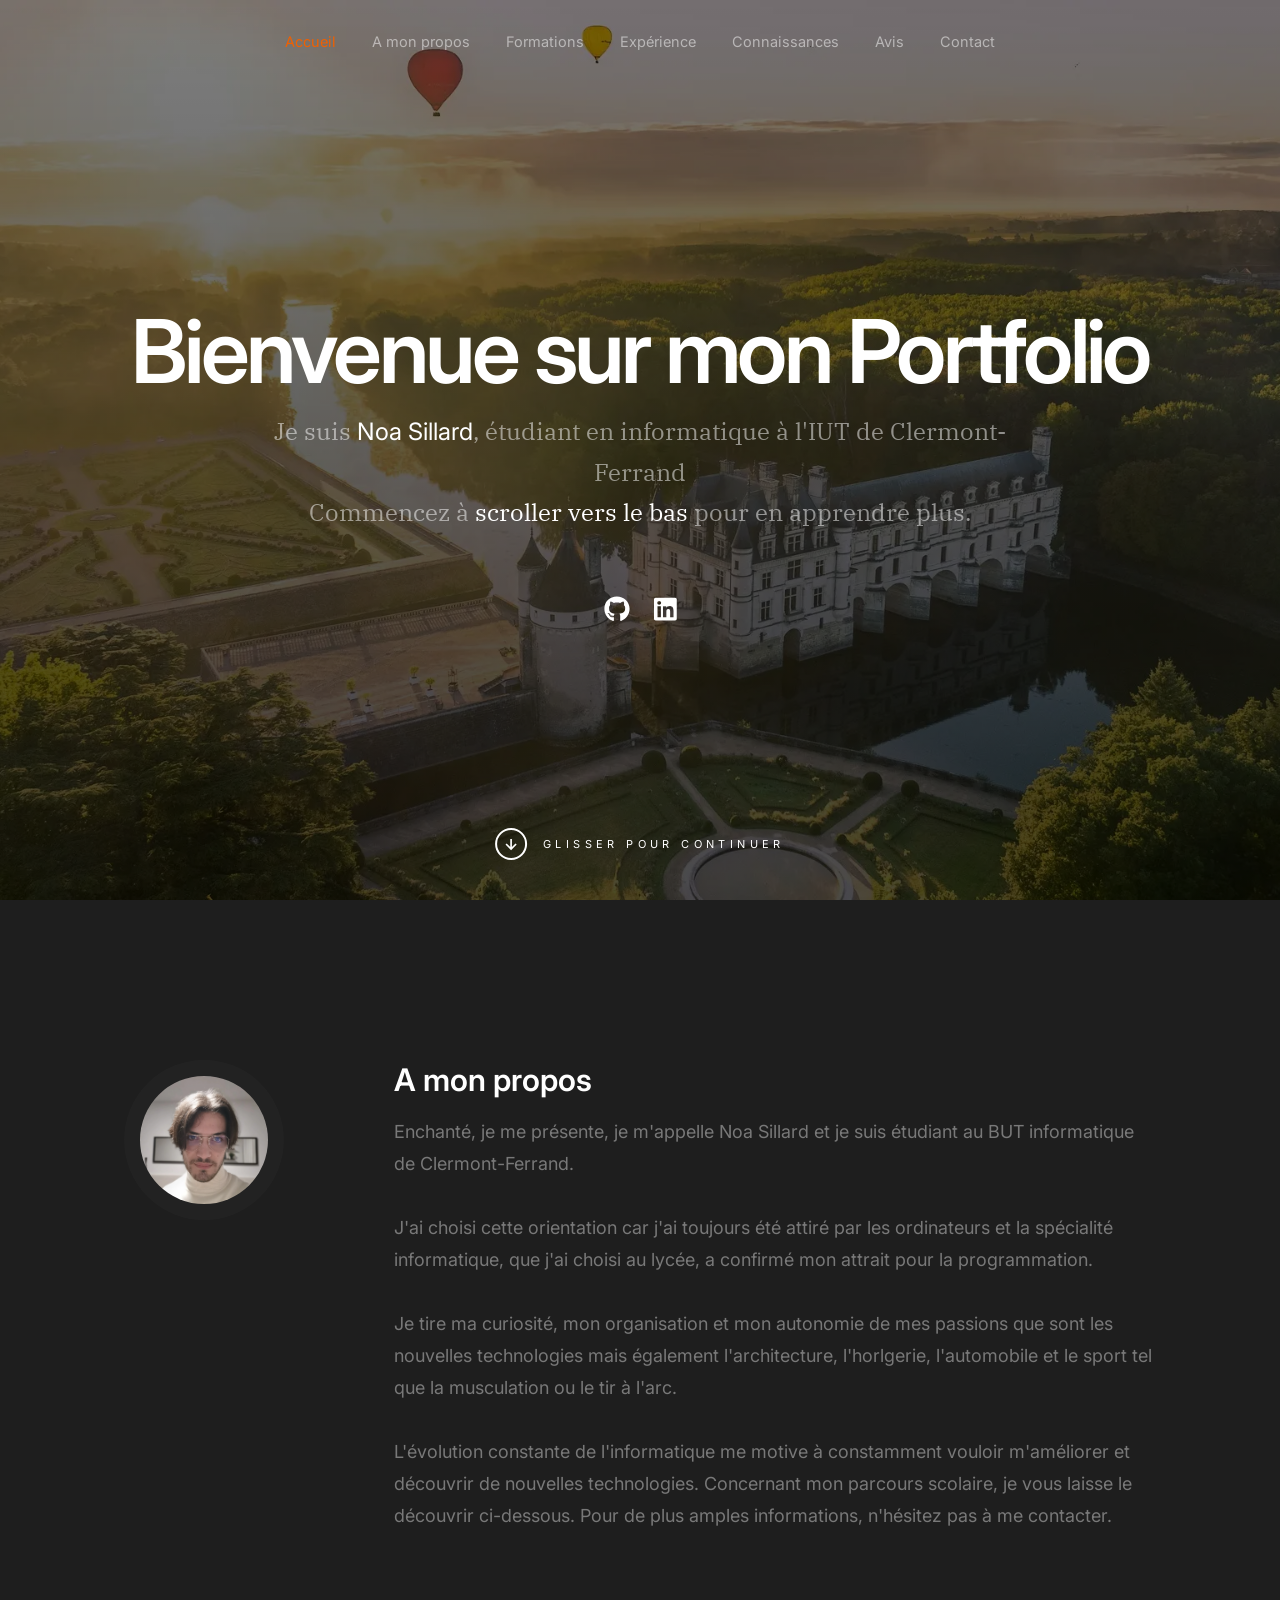
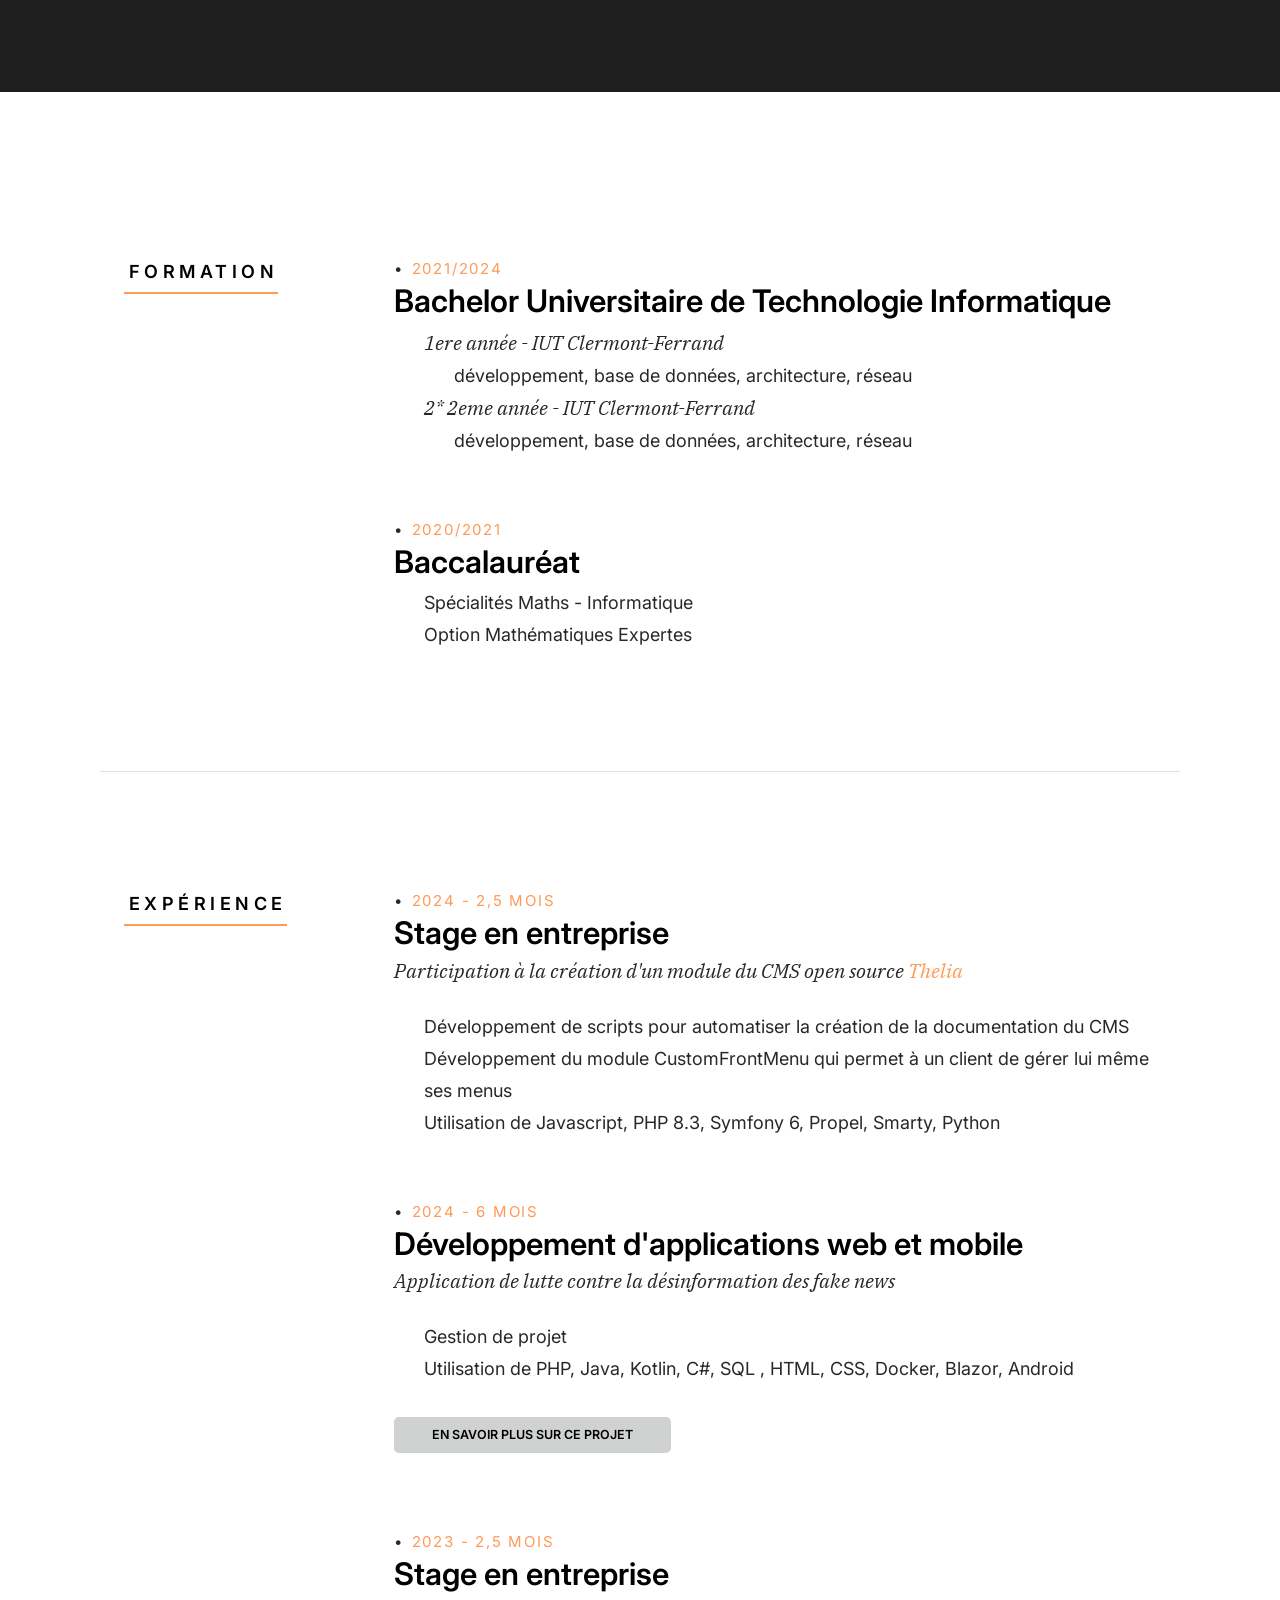
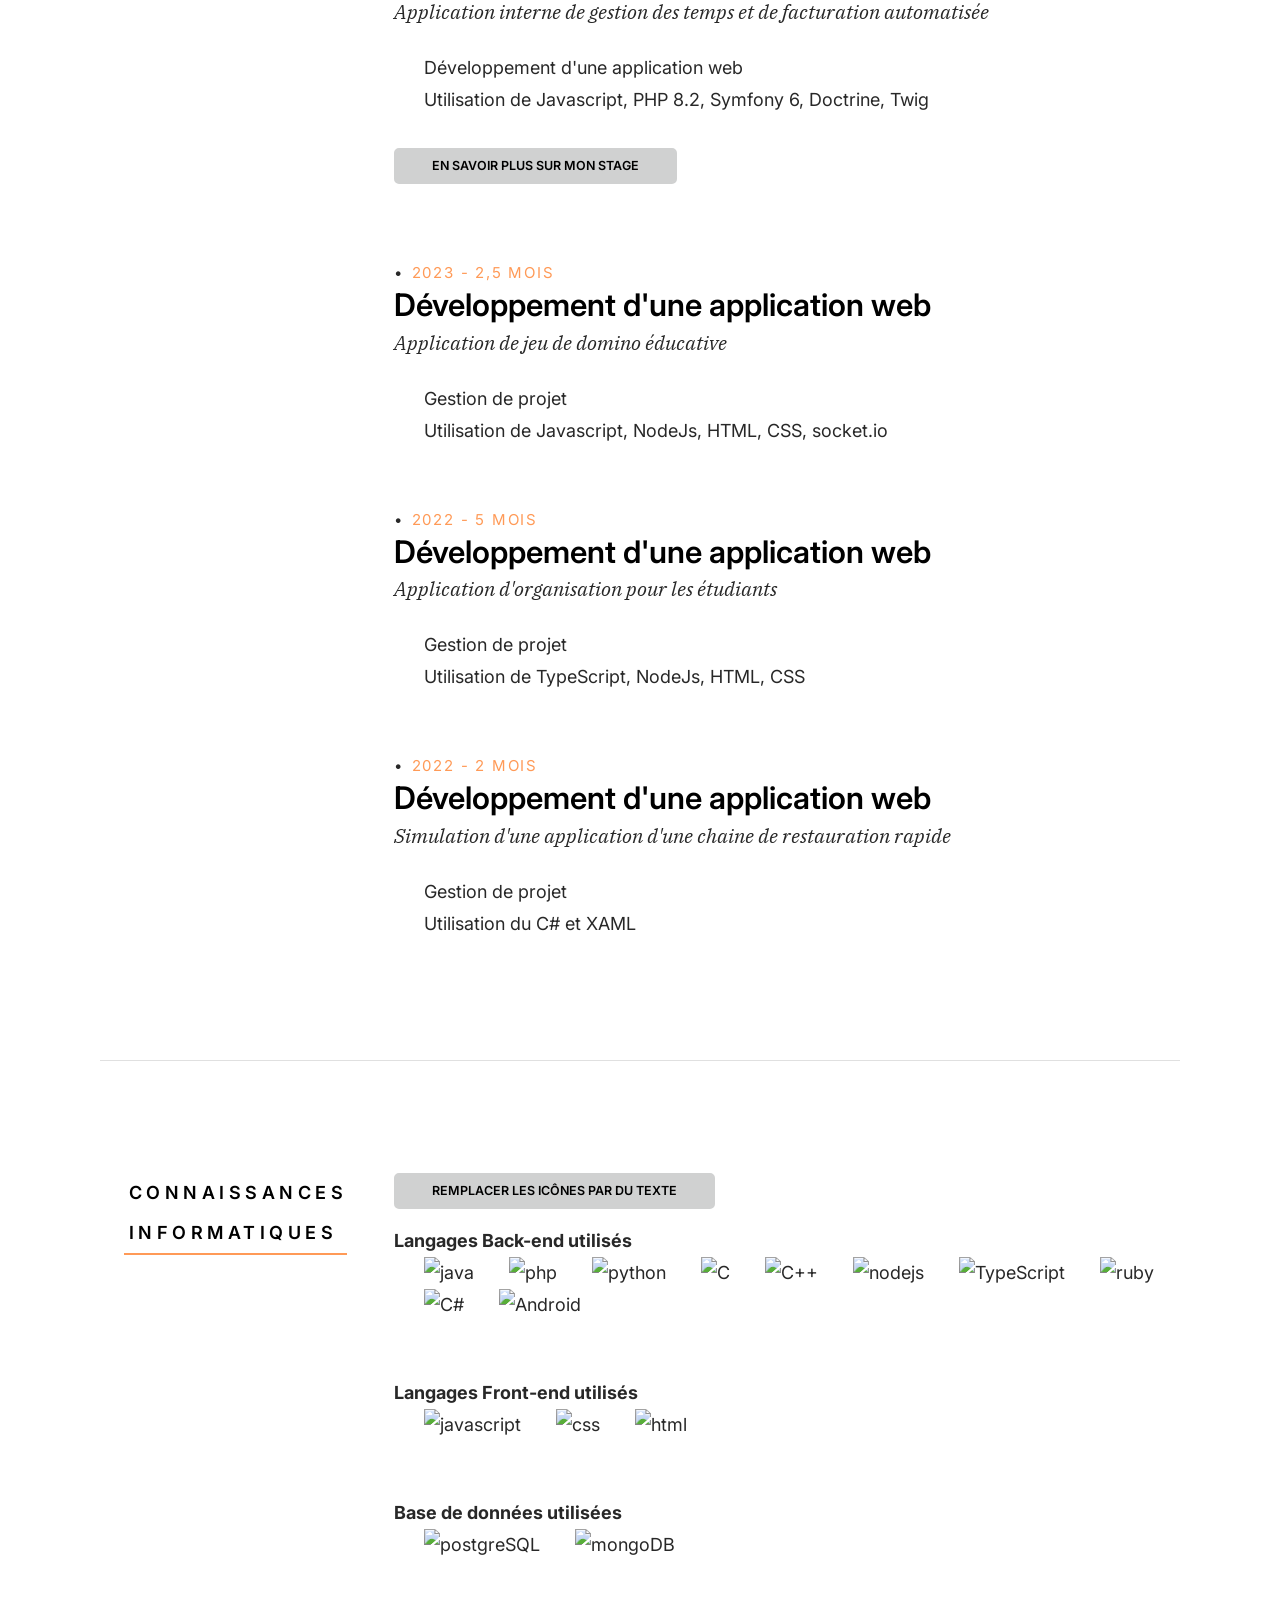
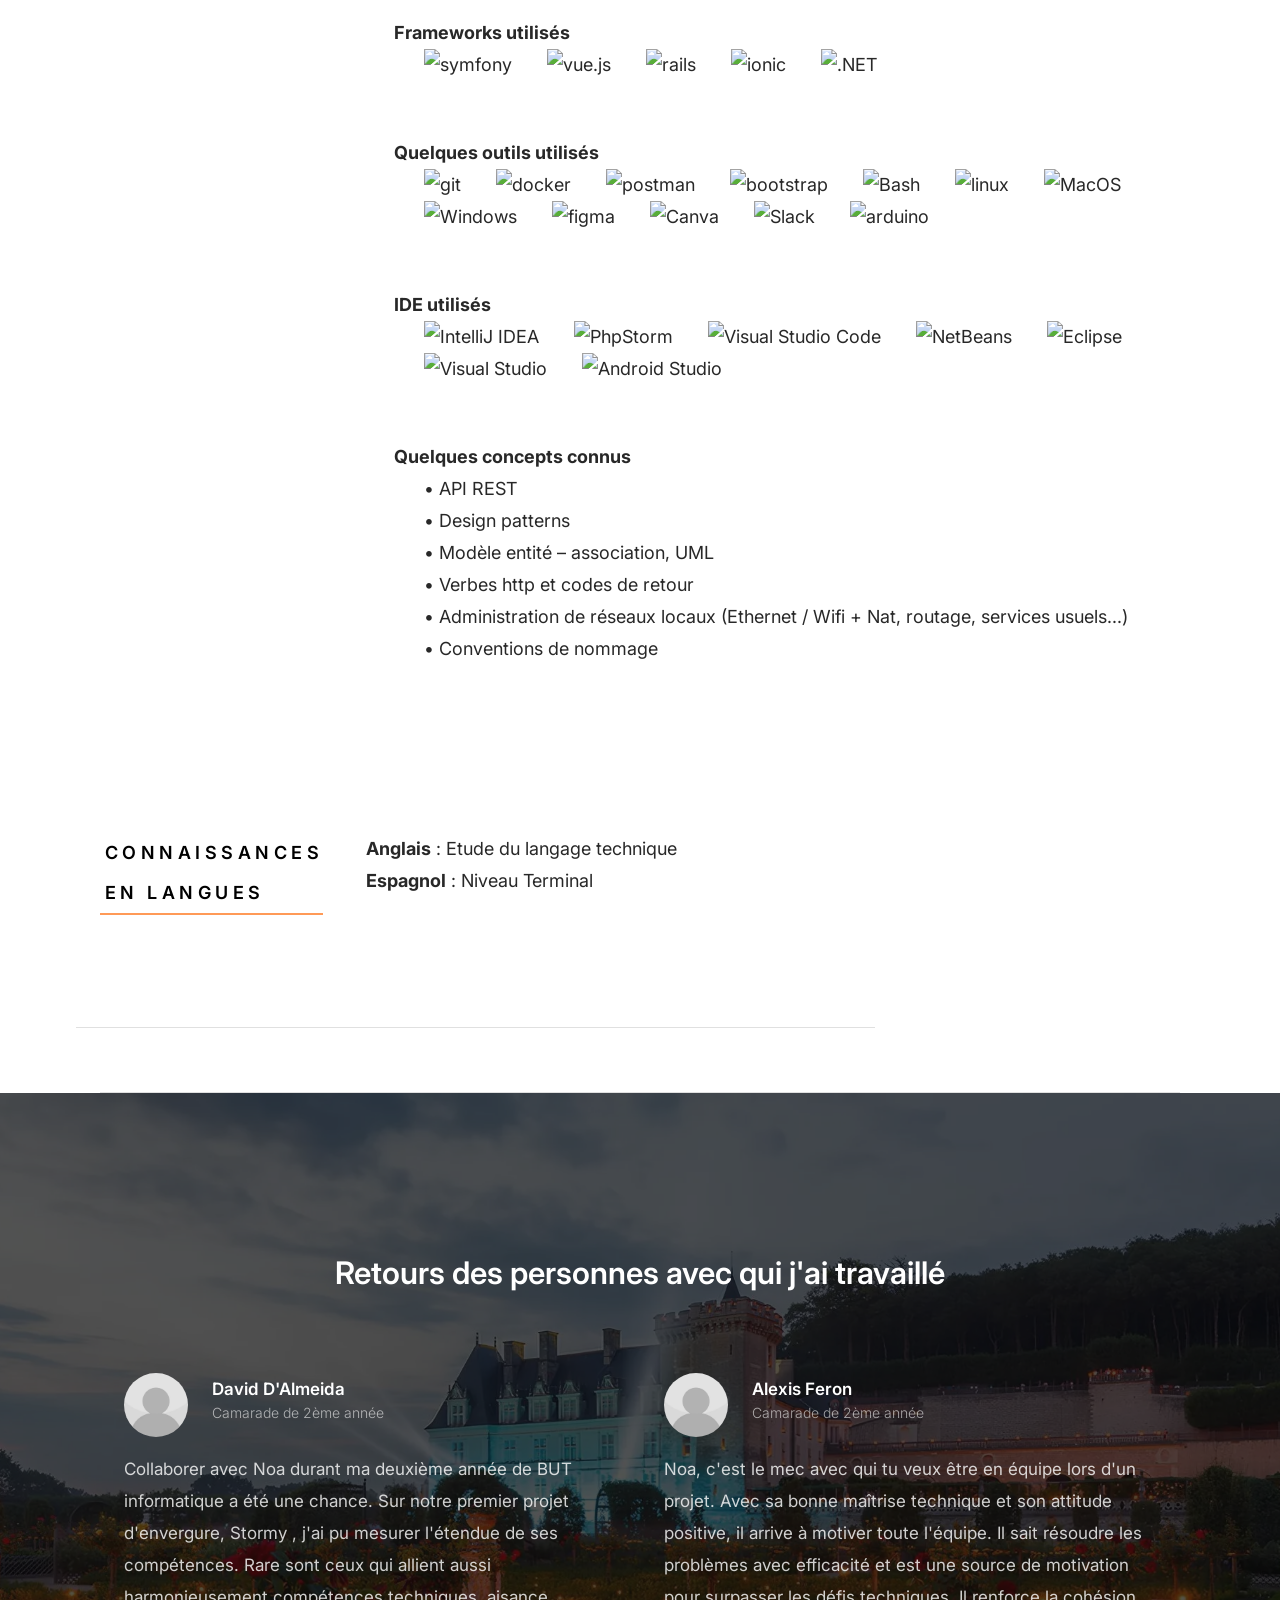
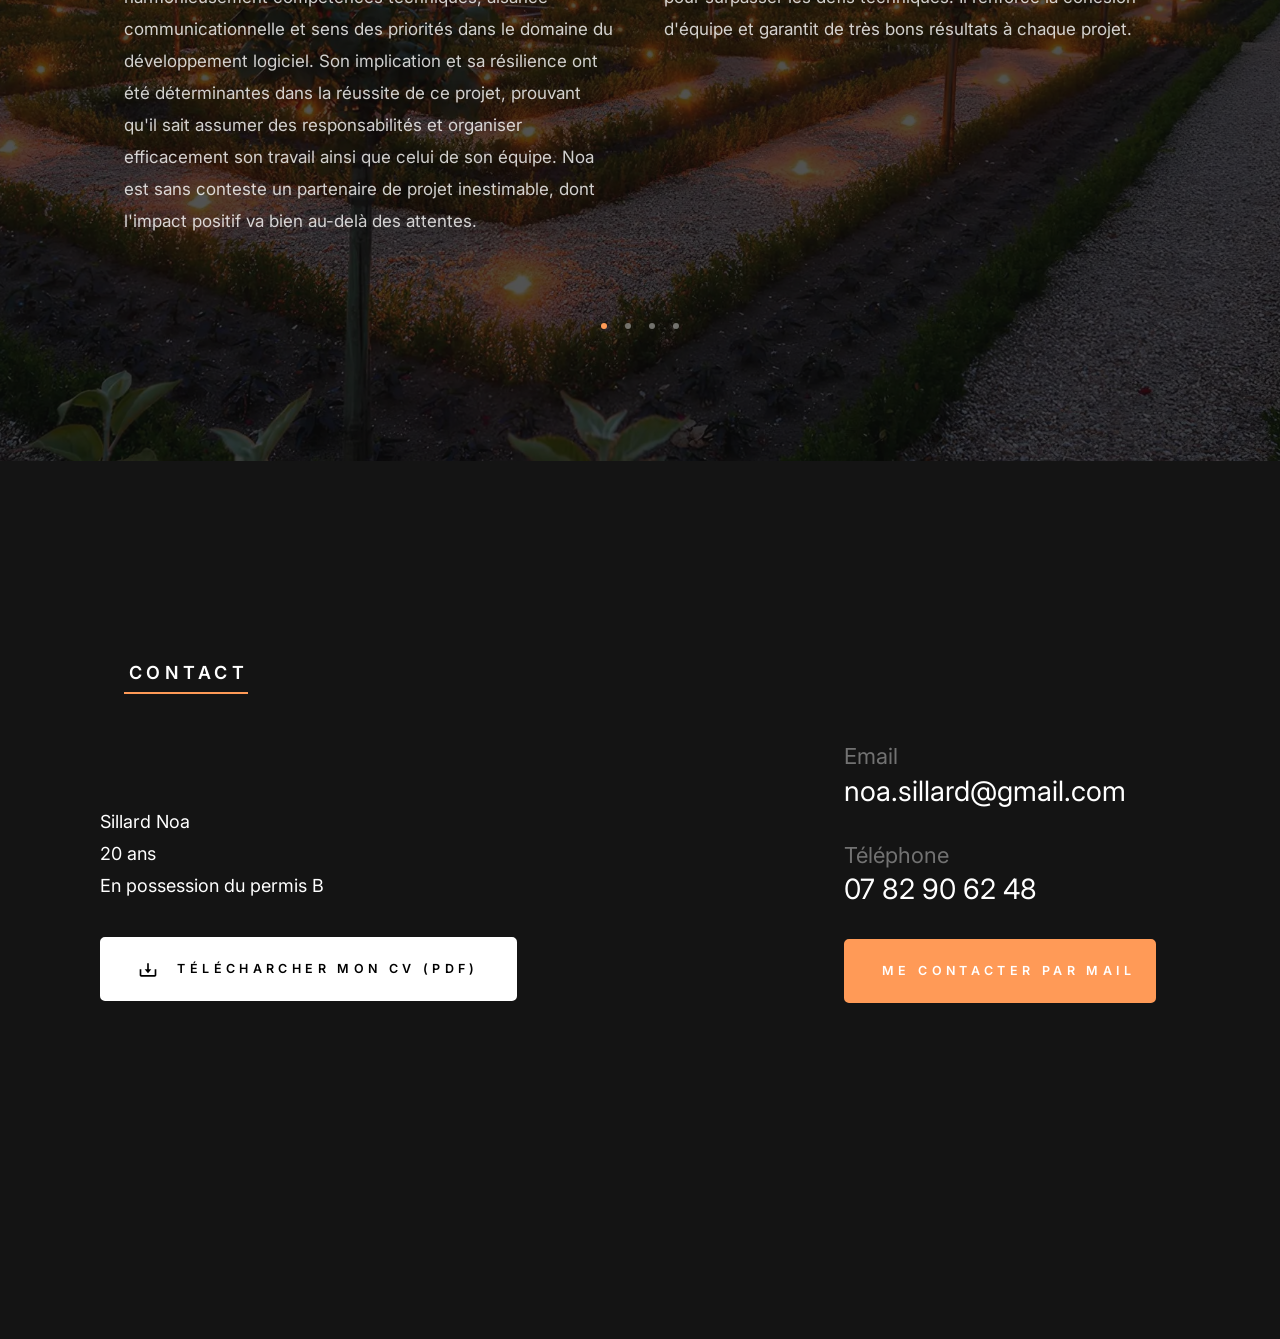
==== commit 5884d9ab: "update <a> SEO" ====
--- a/index.html
+++ b/index.html
@@ -6,8 +6,9 @@
     ========================================================== -->
     <meta charset="utf-8">
     <title>Noa Sillard</title>
-    <meta name="description" content="">
-    <meta name="author" content="">
+    <meta name="description" 
+        content="Portfolio et CV de Noa Sillard, étudiant en BUT informatique à Clermont-Ferrand.
+        Découvrez mes projet, mes compétences et mes expériences">
 
     <!-- mobile specific metas================================= -->
     <meta name="viewport" content="width=device-width, initial-scale=1">
@@ -437,12 +438,12 @@
                             <p class="resume-block knowledgeText">
                                 <span class="bold">Quelques concepts connus</span>
                                 <br>
-                                <a>• API REST</a>
-                                <a>• Design patterns</a>
-                                <a>• Modèle entité – association, UML</a>
-                                <a>• Verbes http et codes de retour</a>
+                                <a href="https://restfulapi.net/" target="_blank" title="Documentation API REST">• API REST</a>
+                                <a href="https://refactoring.guru/design-patterns" target="_blank" title="Design Patterns">• Design patterns</a>
+                                <a href="https://www.uml-diagrams.org/uml-25-diagrams.html" target="_blank" title="Modèle entité – association, UML">• Modèle entité – association, UML</a>
+                                <a href="https://developer.mozilla.org/en-US/docs/Web/HTTP/Methods" target="_blank" title="Verbes HTTP et codes de retour">• Verbes http et codes de retour</a>
                                 <a>• Administration de réseaux locaux (Ethernet / Wifi + Nat, routage, services usuels...)</a>
-                                <a>• Conventions de nommage</a>
+                                <a href="https://google.github.io/styleguide/" target="_blank" title="Conventions de Nommage">• Conventions de nommage</a>
                             </p>
                         </div>
                     </div>
@@ -596,7 +597,7 @@
                     </p>
                     <a href="cv_Noa-Sillard_2023-2024.pdf" download="Sillard_Noa.pdf" class="btn btn--download">
                         <svg xmlns="http://www.w3.org/2000/svg" width="24" height="24" viewBox="0 0 24 24" style="fill:rgba(0, 0, 0, 1);transform:;-ms-filter:"><path d="M12 16L16 11 13 11 13 4 11 4 11 11 8 11z"></path><path d="M20,18H4v-7H2v7c0,1.103,0.897,2,2,2h16c1.103,0,2-0.897,2-2v-7h-2V18z"></path></svg>
-                        Télécharcher mon  CV
+                        Télécharcher mon  CV (PDF)
                     </a>
                 </div>
                 
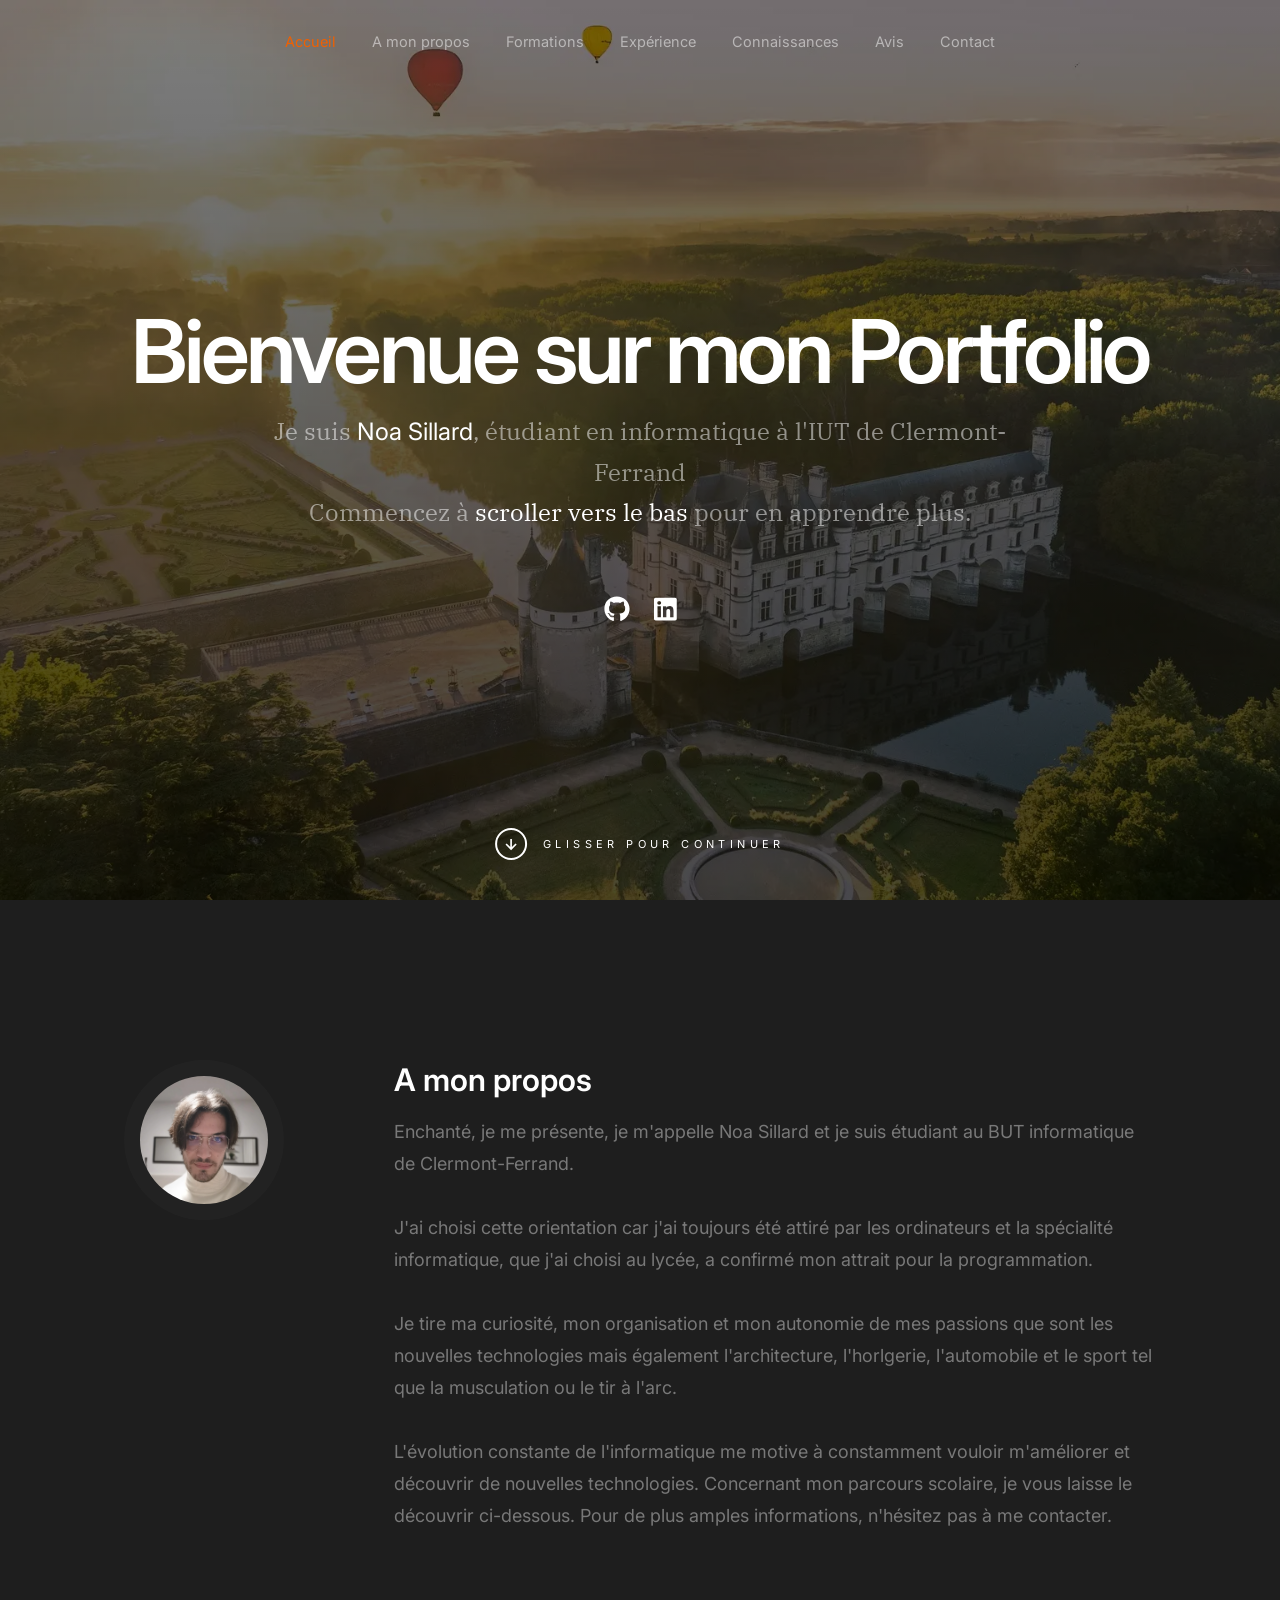
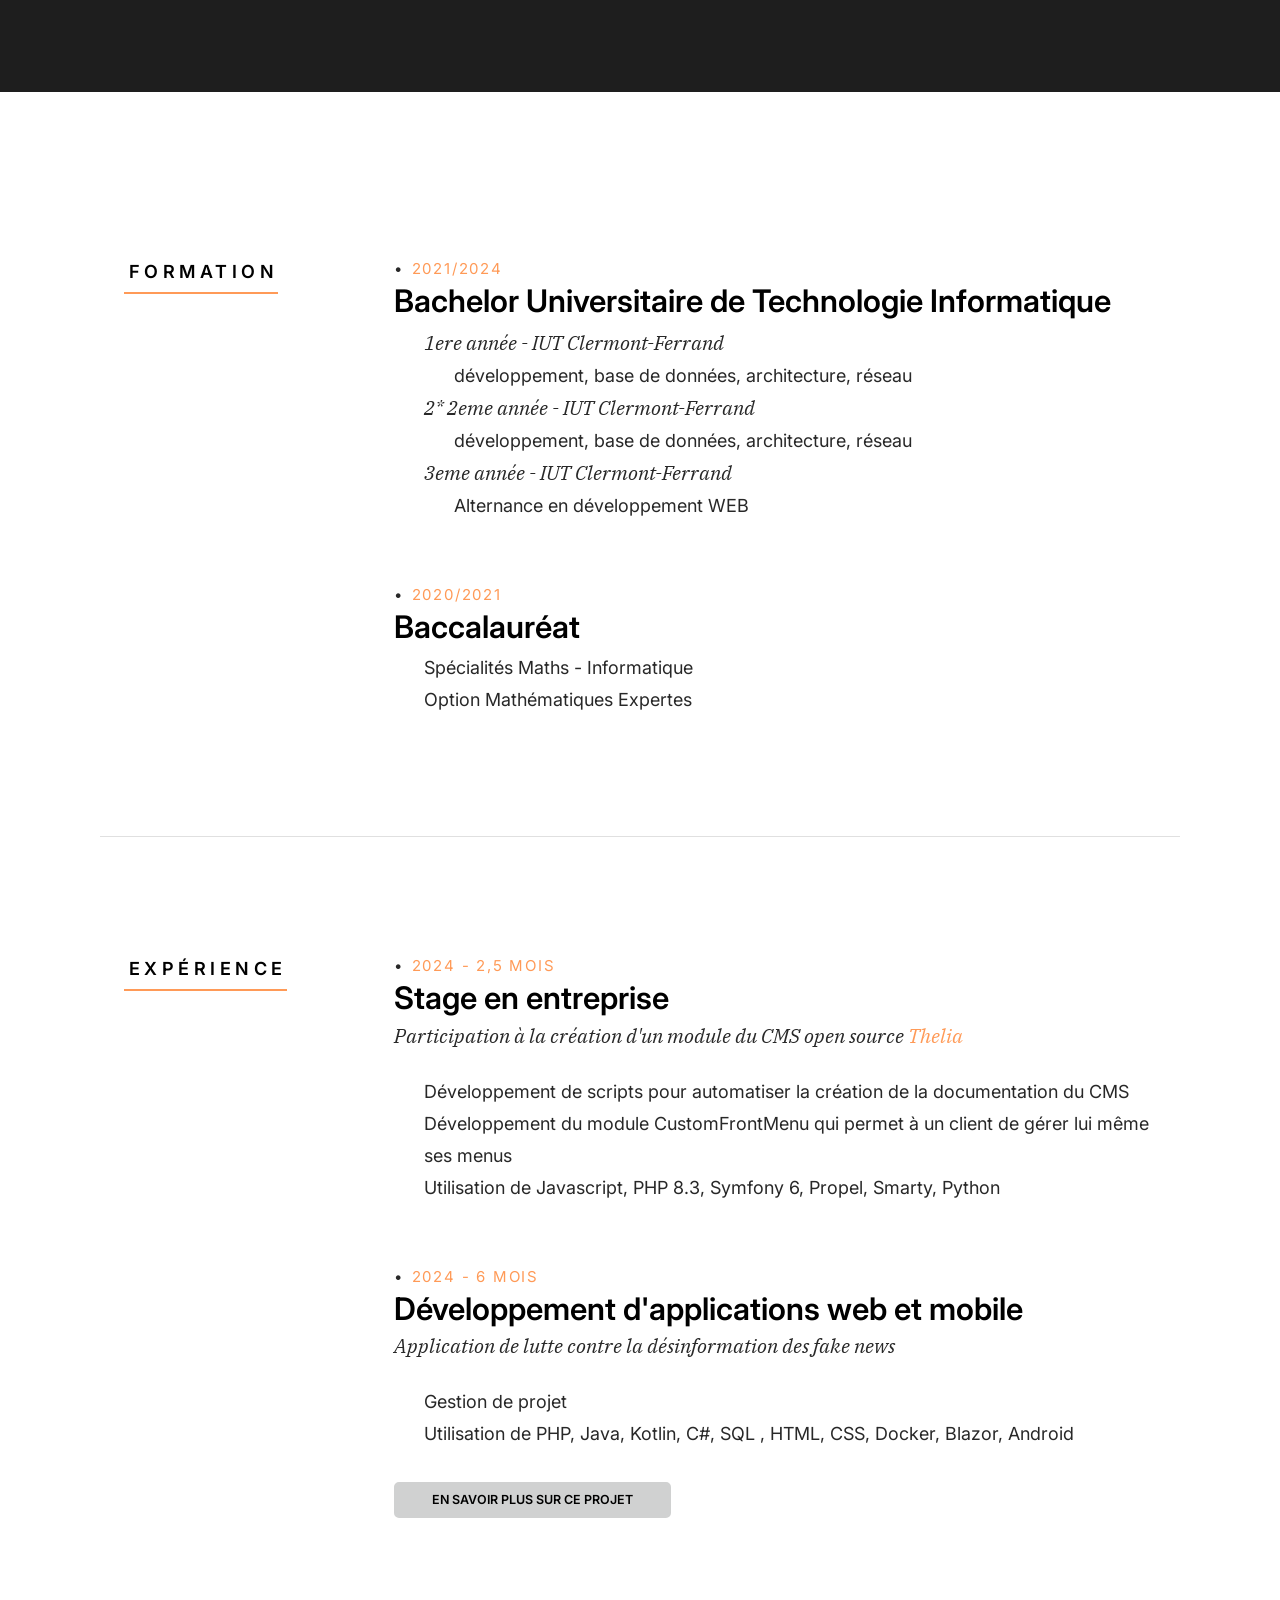
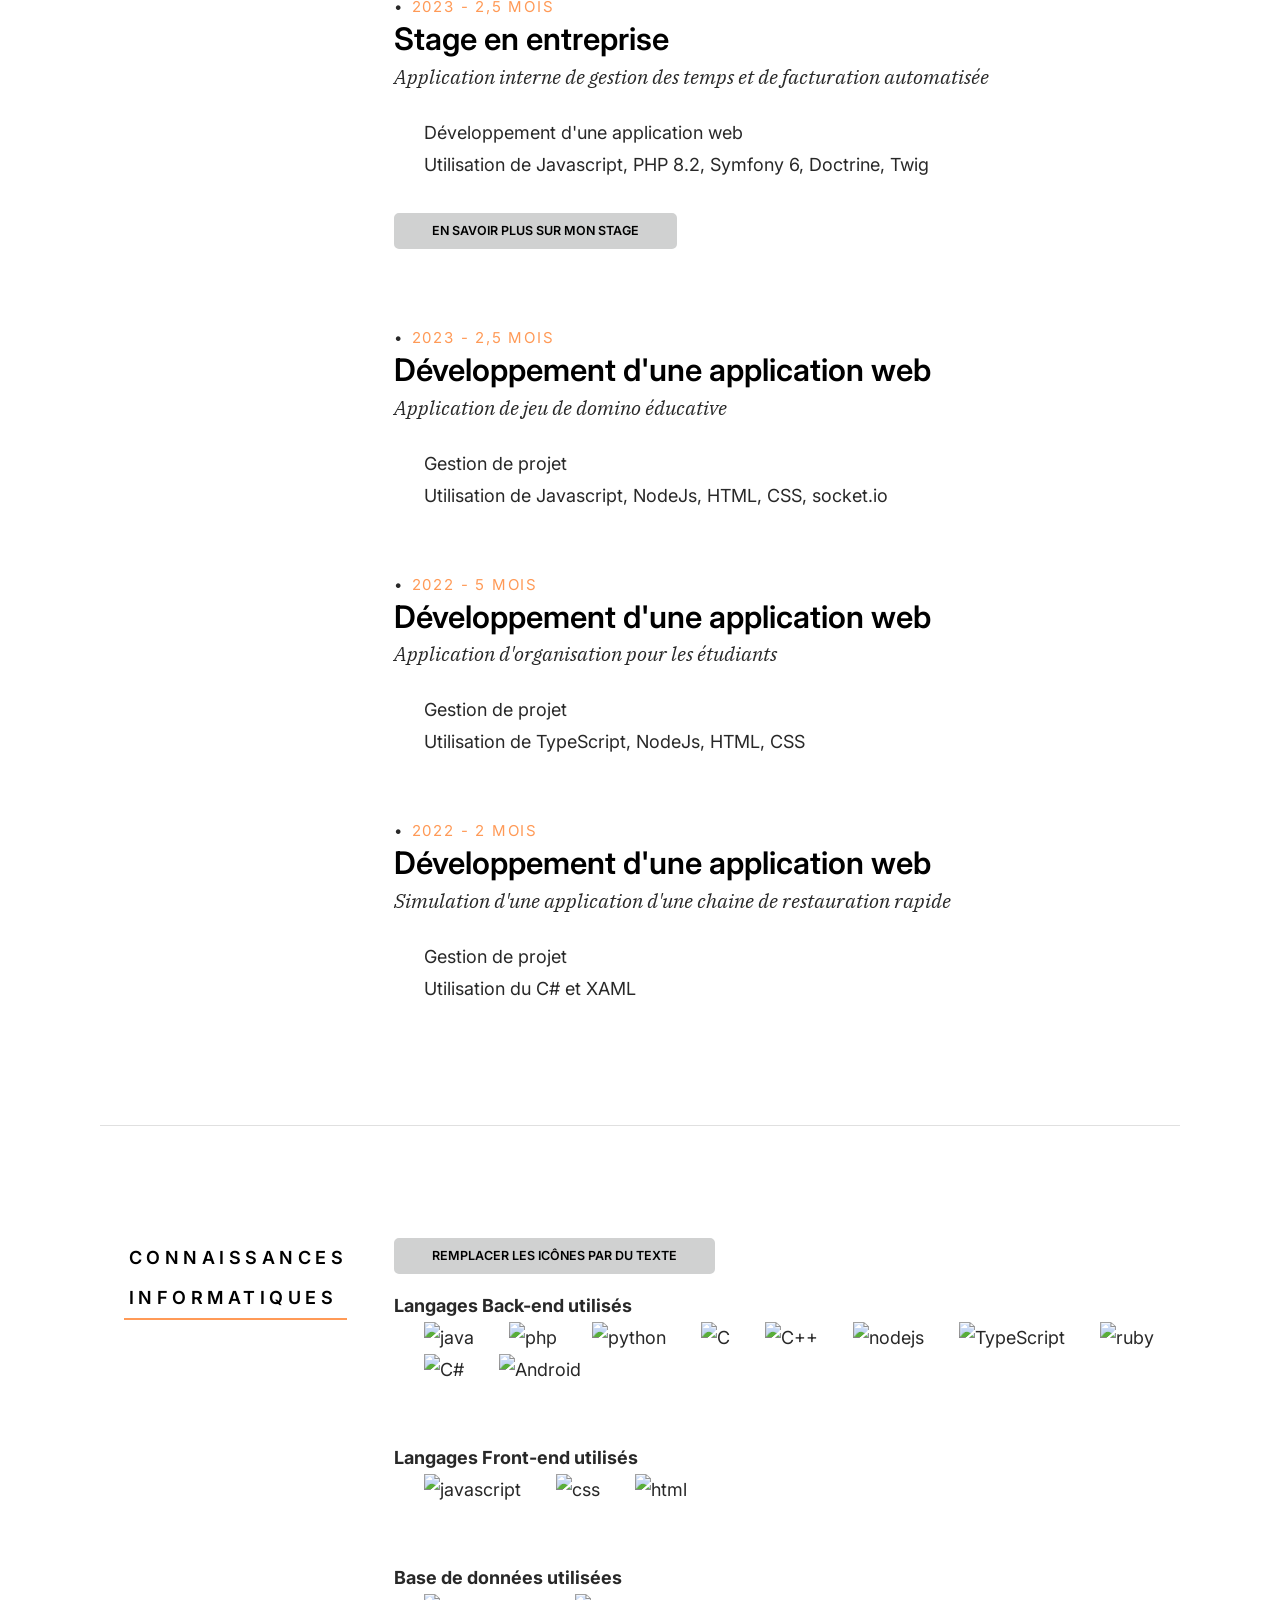
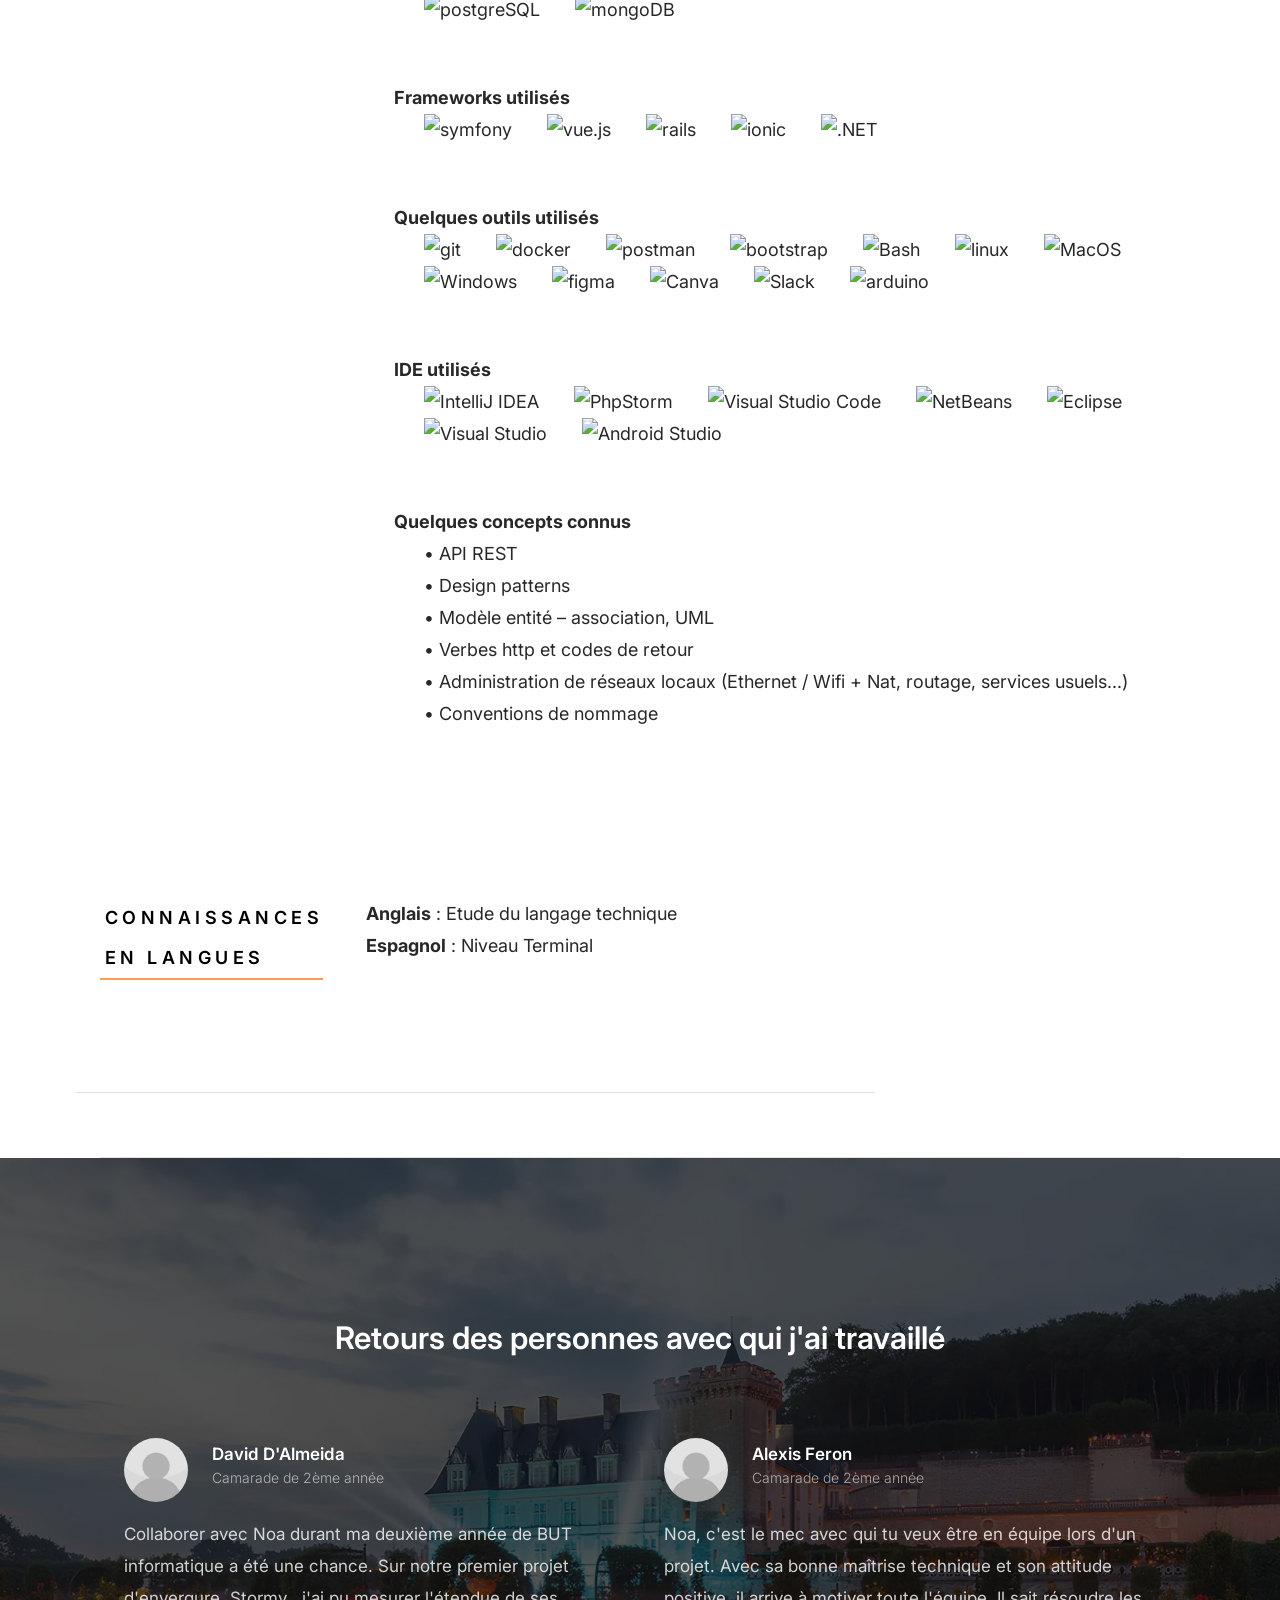
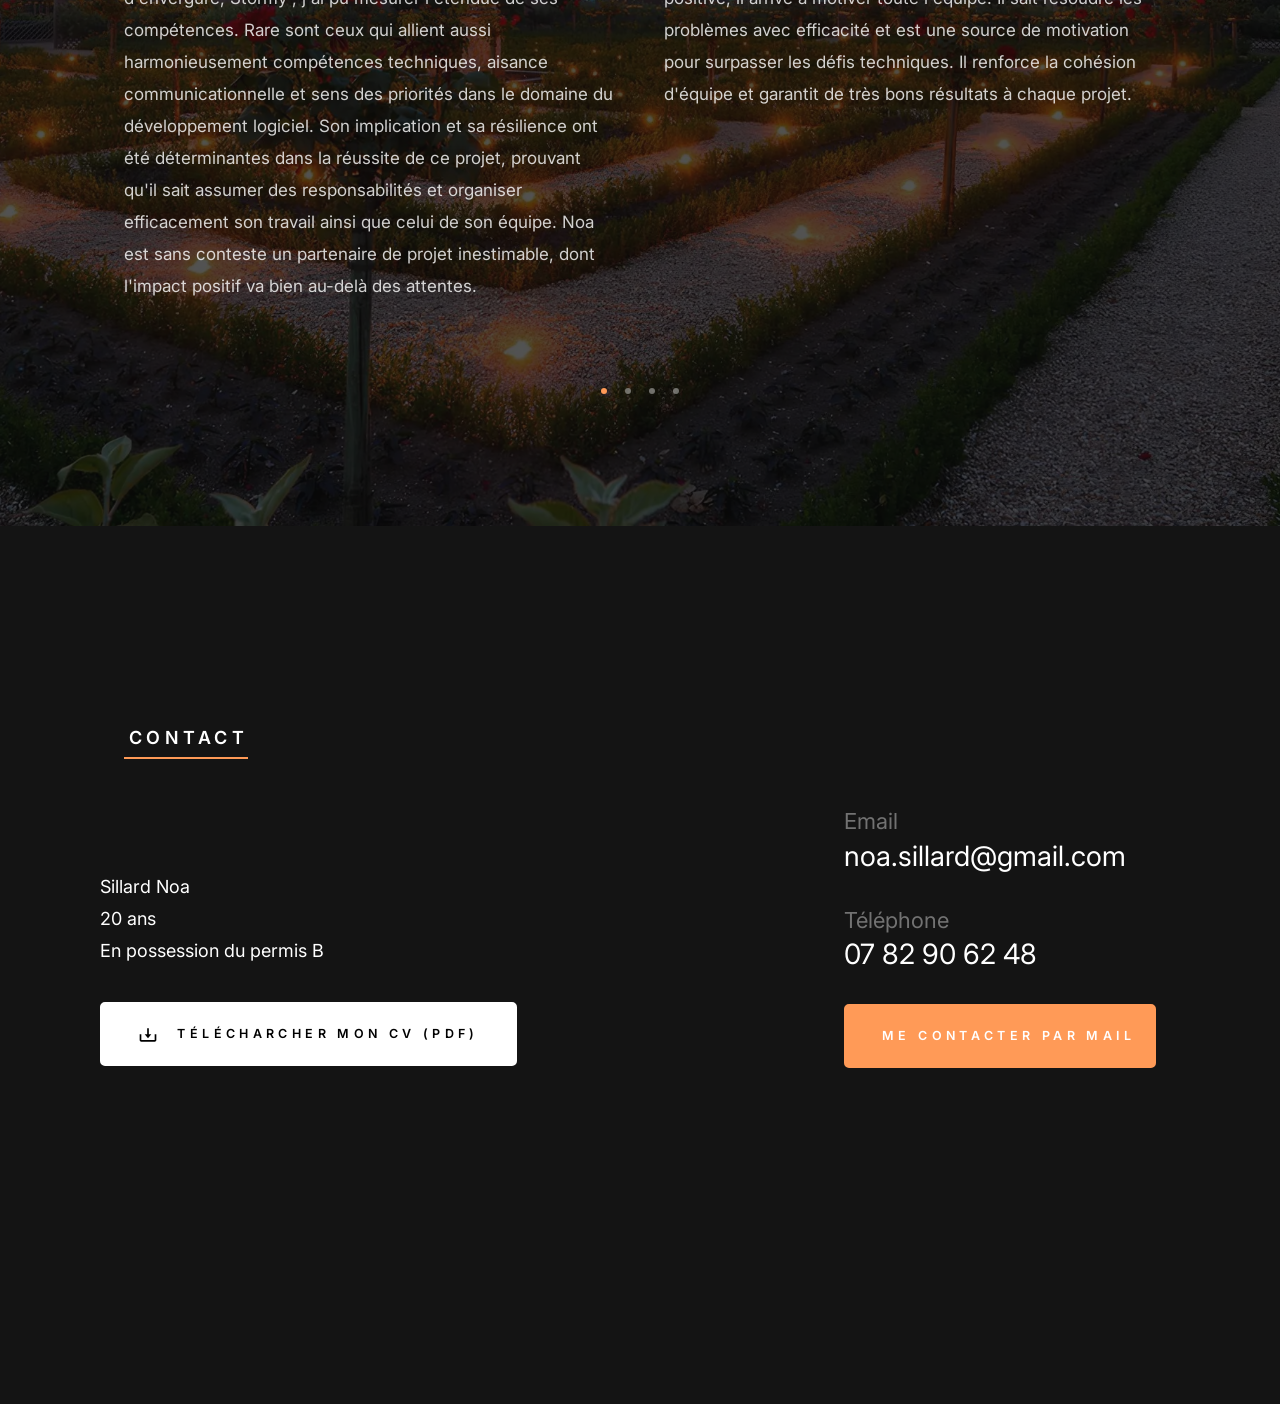
==== commit 15327f63: "SEO" ====
--- a/index.html
+++ b/index.html
@@ -5,17 +5,32 @@
     <!--- basic page needs
     ========================================================== -->
     <meta charset="utf-8">
-    <title>Noa Sillard</title>
+    <title>Noa Sillard - Portfolio et CV</title>
     <meta name="description" 
-        content="Portfolio et CV de Noa Sillard, étudiant en BUT informatique à Clermont-Ferrand.
+        content="Portfolio et CV de Noa Sillard, étudiant en BUT informatique.
         Découvrez mes projet, mes compétences et mes expériences">
 
+    <meta name="google-site-verification" content="m-d3IkfYglAe2feYCVVdzf0bP1avSiPlO5KHMV30pcw" /> <!--SEO-->
     <!-- mobile specific metas================================= -->
     <meta name="viewport" content="width=device-width, initial-scale=1">
-
-    <!-- CSS ================================================== -->
-    <link rel="stylesheet" href="css/styles.css">
-    <link rel="stylesheet" href="css/vendor.css">
+        <!--SEO-->
+    <meta property="og:title" content="Noa Sillard - Portfolio et CV" />
+    <meta property="og:description" content="Étudiant en informatique, découvrez mes projets et compétences en développement." />
+    <meta property="og:type" content="website" />
+    <meta property="og:url" content="https://noaslld.github.io/cv/" />
+    <meta property="og:image" content="https://noaslld.github.io/images/icon-ns.jpg" />
+
+    <meta name="twitter:card" content="summary_large_image" />
+    <meta name="twitter:title" content="Noa Sillard - Portfolio et CV" />
+    <meta name="twitter:description" content="Explorez mes projets et compétences en développement informatique." />
+    <meta name="twitter:image" content="https://noaslld.github.io/images/icon-ns.jpg" />
+
+    <!-- Preload CSS files -->
+    <link rel="preload" href="css/styles.css" as="style" onload="this.onload=null;this.rel='stylesheet'">
+    <link rel="preload" href="css/vendor.css" as="style" onload="this.onload=null;this.rel='stylesheet'">
+
+
+    <link rel="canonical" href="https://noaslld.github.io/cv/" /> <!--SEO-->
 
     <!-- script =============================================== -->
     <script defer src="js/vendor/fontawesome/all.min.js"></script>
@@ -100,7 +115,7 @@
 
         <div class="row">
             <div class="column large-3 tab-12">
-                <img class="s-about__pic" src="images/avatars/photo-profil.webp" alt="photo de profile">
+                <img class="s-about__pic" src="images/avatars/photo-profil.webp" alt="Photo de Noa Sillard, étudiant en informatique">
             </div>
             <div class="column large-9 tab-12 s-about__content">
                 <h3>A mon propos</h3>
@@ -150,6 +165,10 @@
                             <span class="resume-block__header-meta">2* 2eme année - IUT Clermont-Ferrand</span>
                             <br>
                             <span class = "details">développement, base de données, architecture, réseau</span>
+                            <br>
+                            <span class="resume-block__header-meta">3eme année - IUT Clermont-Ferrand</span>
+                            <br>
+                            <span class = "details">Alternance en développement WEB</span>
                         </p>
 
                     </div> <!-- end BUT -->
@@ -353,7 +372,6 @@
         </section>
         
         <!-- connaissances ================================================ -->
-
         <section id="connaissances" class="s-resume target-section">
             <div class="row s-resume__section">
                 <div class="column large-3 tab-12">
@@ -442,7 +460,7 @@
                                 <a href="https://refactoring.guru/design-patterns" target="_blank" title="Design Patterns">• Design patterns</a>
                                 <a href="https://www.uml-diagrams.org/uml-25-diagrams.html" target="_blank" title="Modèle entité – association, UML">• Modèle entité – association, UML</a>
                                 <a href="https://developer.mozilla.org/en-US/docs/Web/HTTP/Methods" target="_blank" title="Verbes HTTP et codes de retour">• Verbes http et codes de retour</a>
-                                <a>• Administration de réseaux locaux (Ethernet / Wifi + Nat, routage, services usuels...)</a>
+                                <a href="#" onclick="return false;">• Administration de réseaux locaux (Ethernet / Wifi + Nat, routage, services usuels...)</a>
                                 <a href="https://google.github.io/styleguide/" target="_blank" title="Conventions de Nommage">• Conventions de nommage</a>
                             </p>
                         </div>
@@ -650,6 +668,7 @@
     <!-- Javacript ================================================== -->
     <script src="js/plugins.js"></script>
     <script src="js/main.js"></script>
+    <script src="js/seo.js"></script>
 </body>
 
 </html>
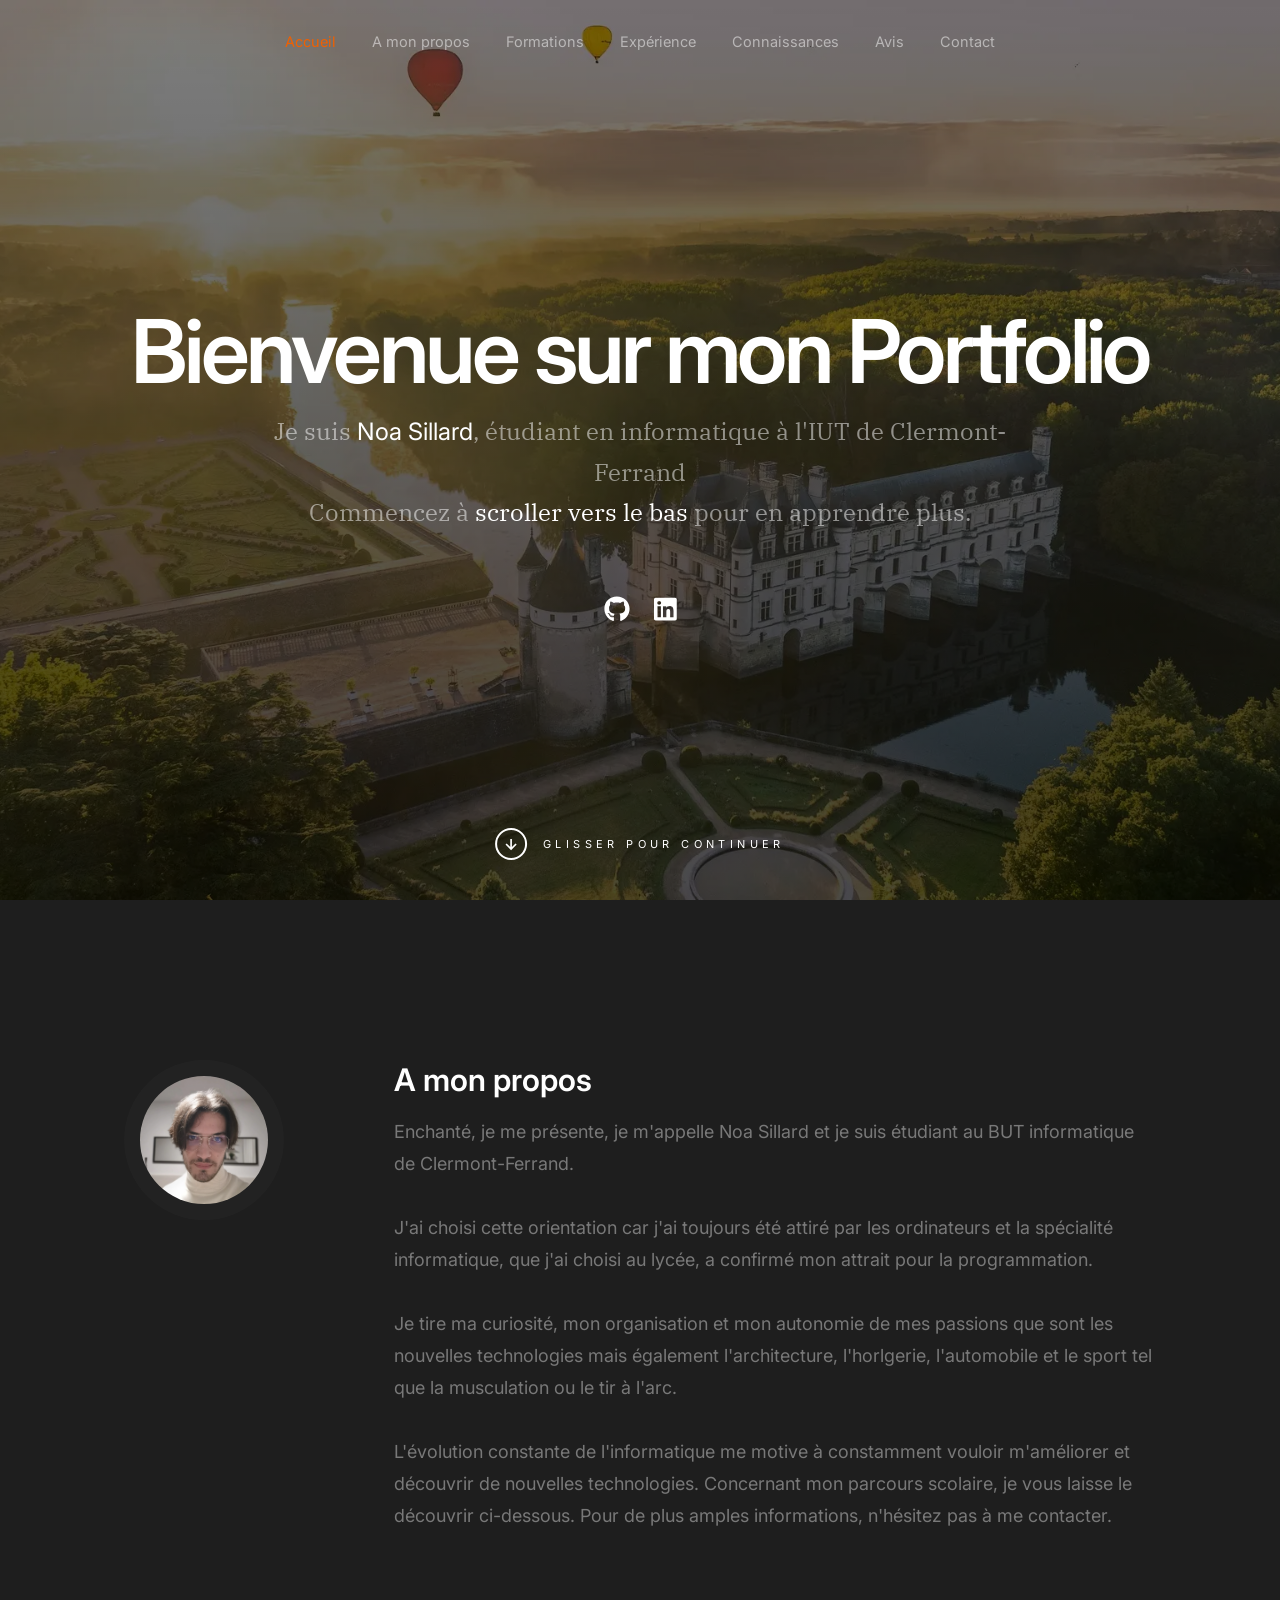
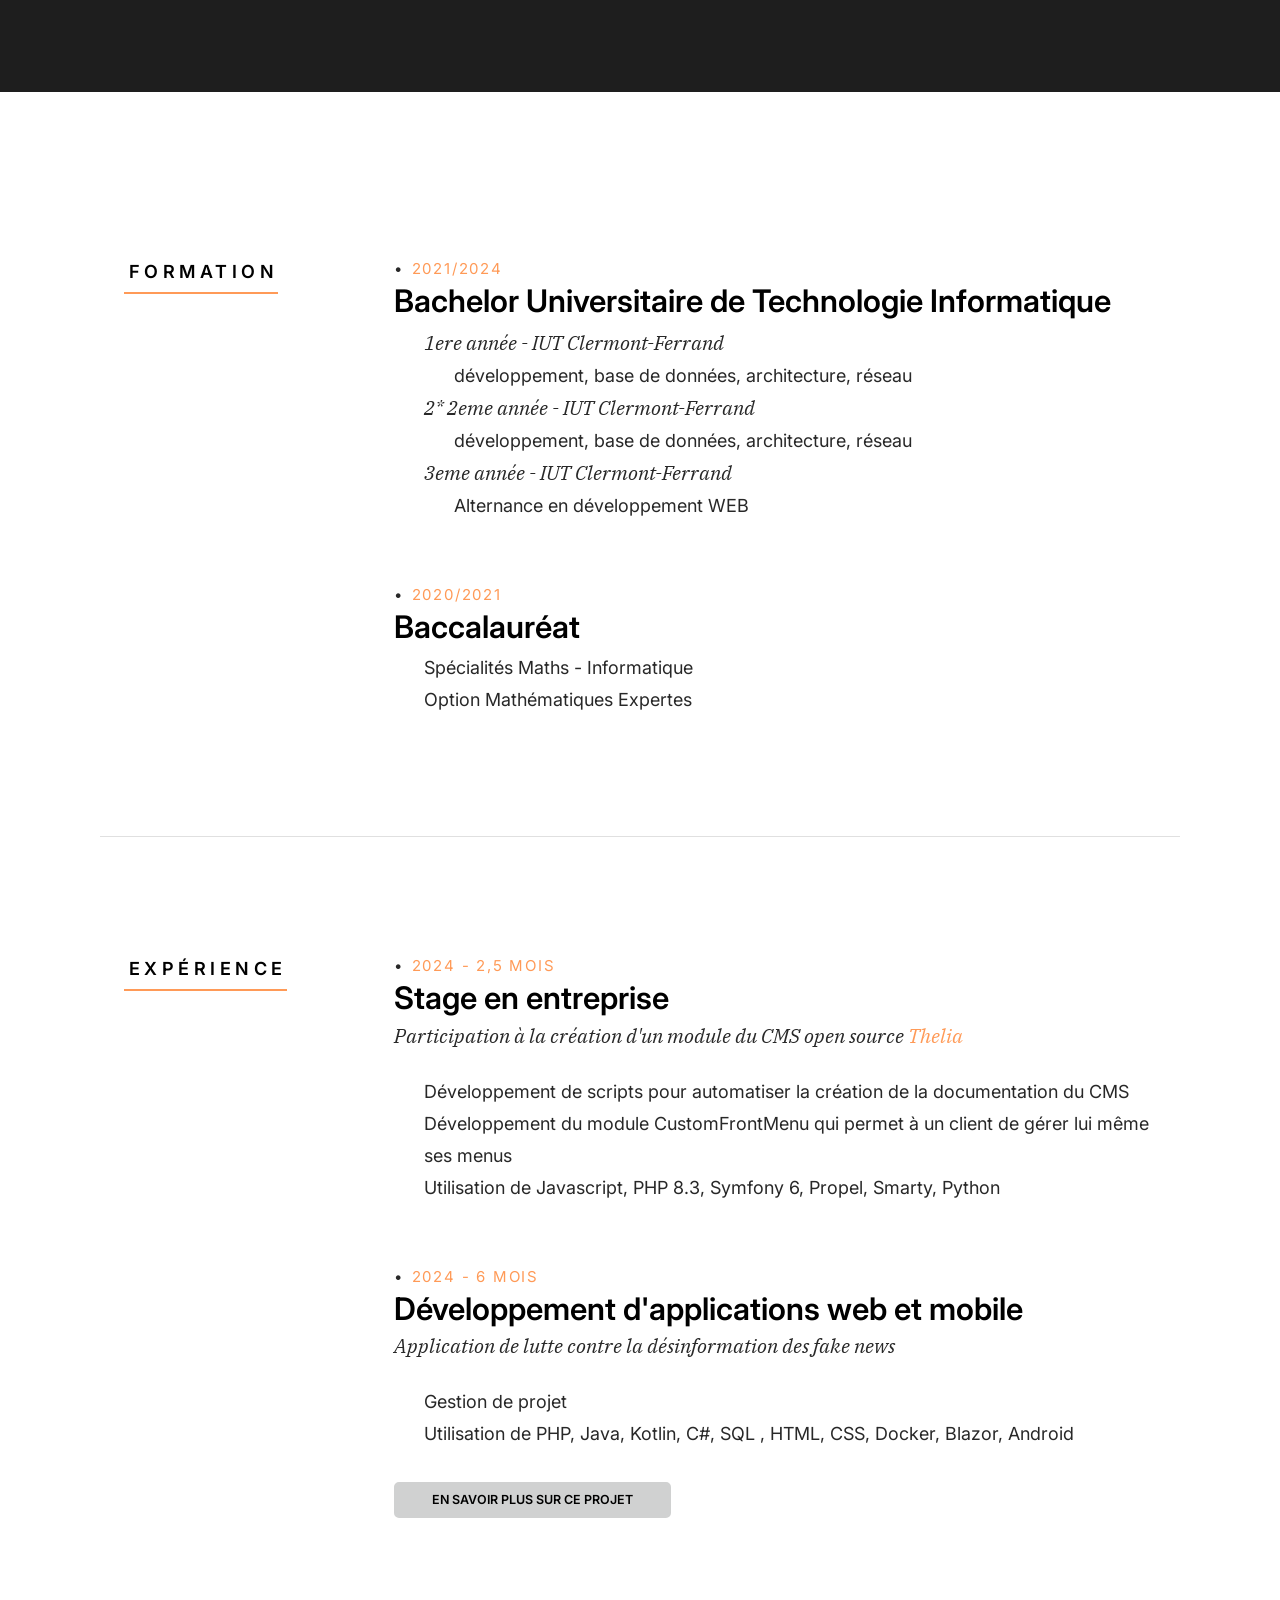
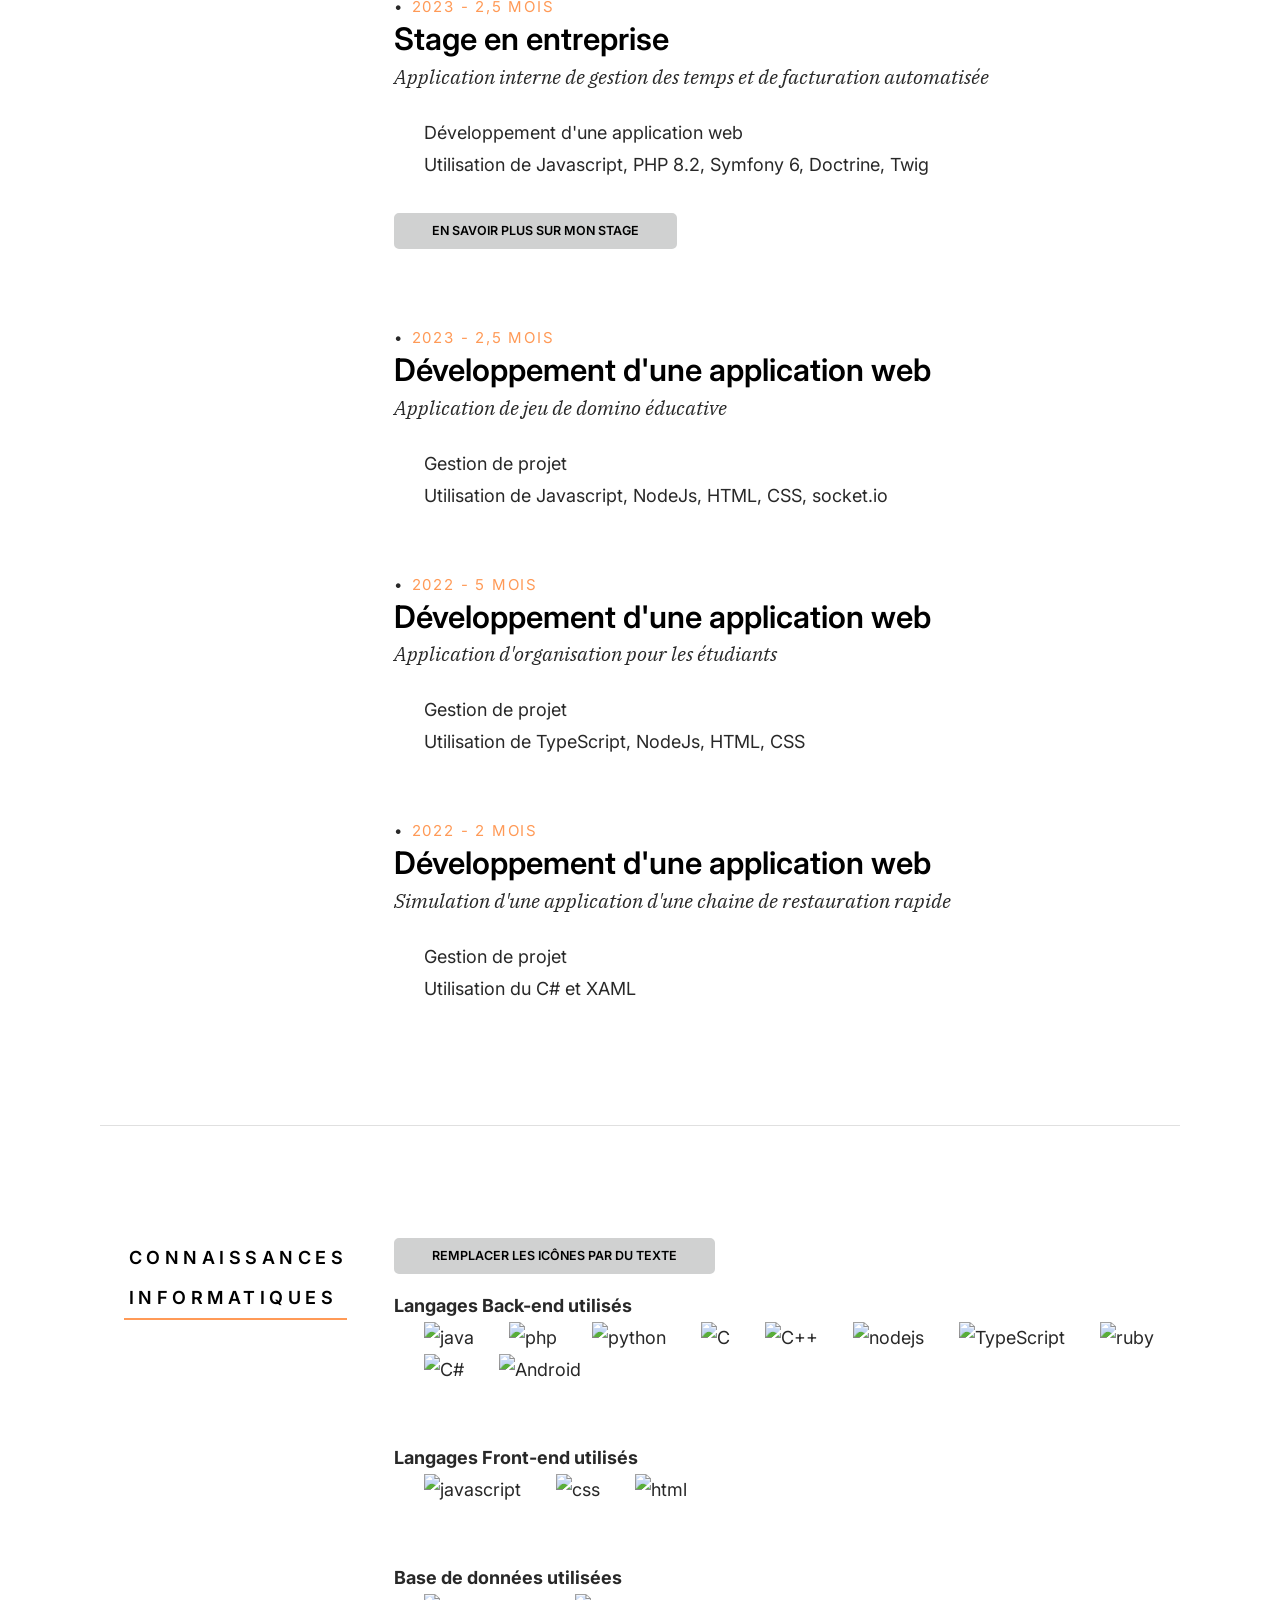
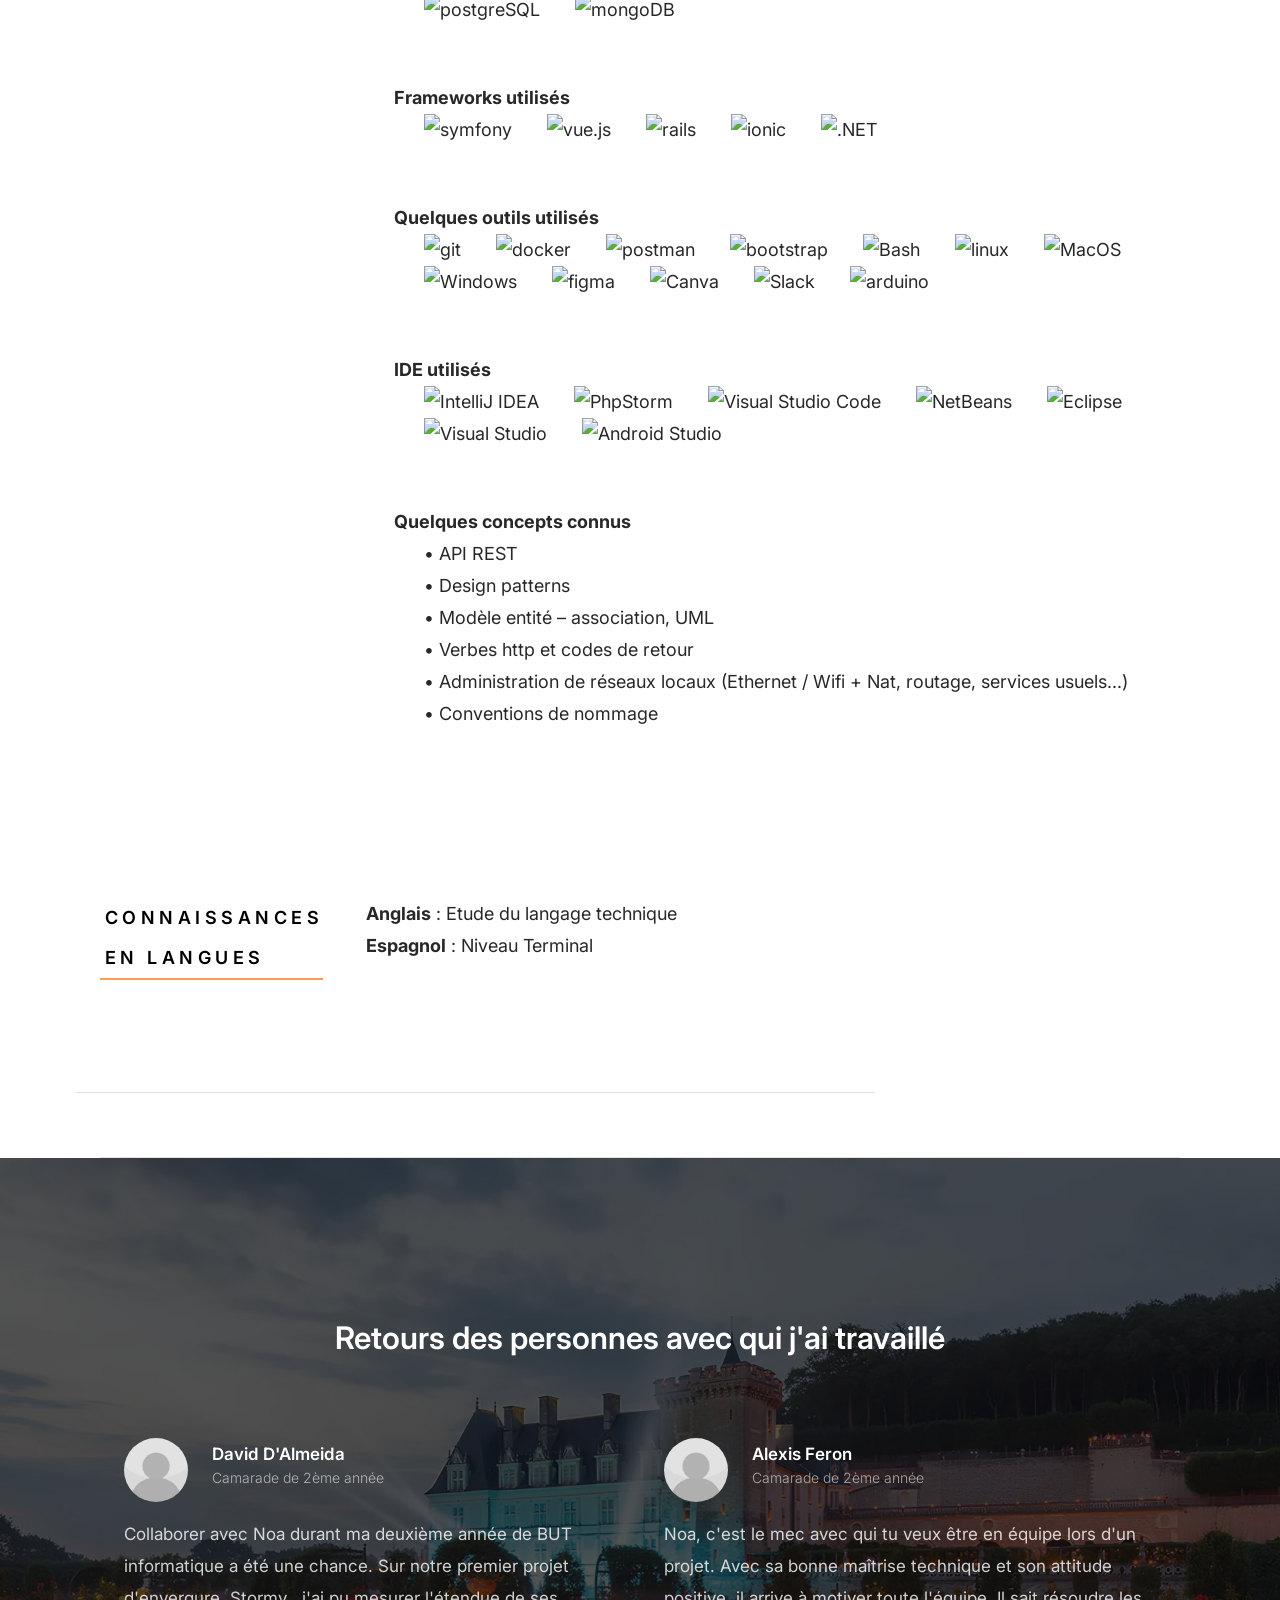
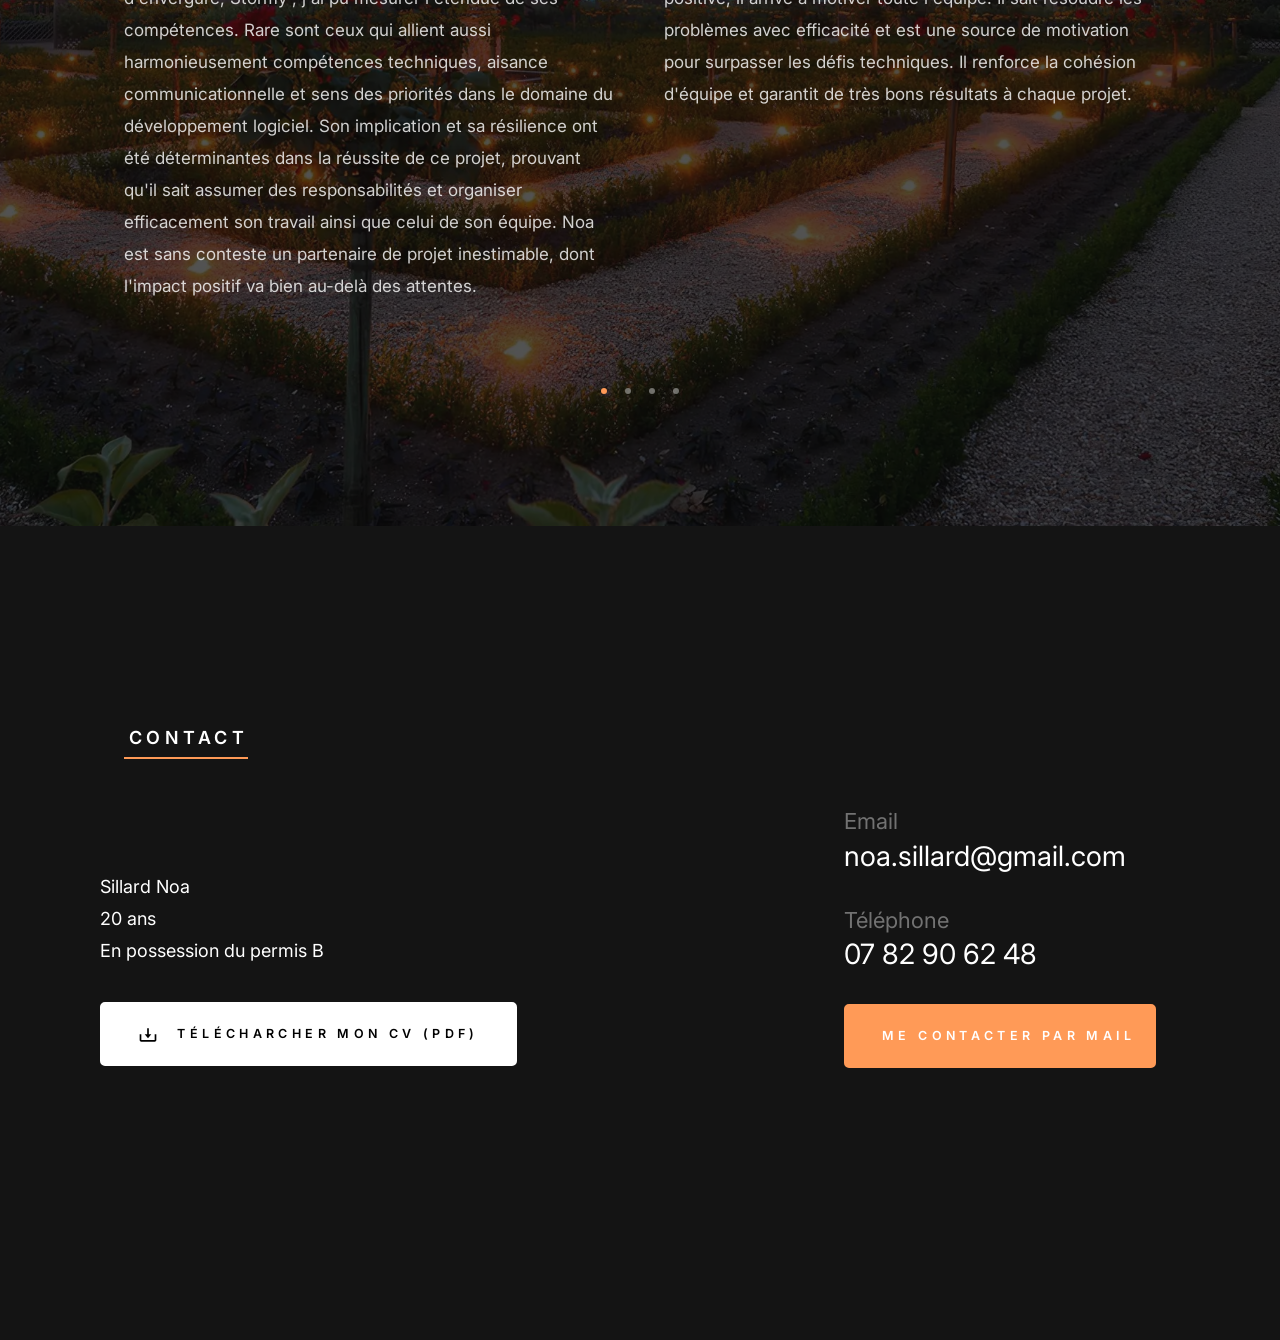
==== commit c76eed8c: "update content" ====
--- a/index.html
+++ b/index.html
@@ -21,7 +21,7 @@
     <meta property="og:image" content="https://noaslld.github.io/images/icon-ns.jpg" />
 
     <meta name="twitter:card" content="summary_large_image" />
-    <meta name="twitter:title" content="Noa Sillard - Portfolio et CV" />
+    <meta name="twitter:title" content="Noa Sillard - CV" />
     <meta name="twitter:description" content="Explorez mes projets et compétences en développement informatique." />
     <meta name="twitter:image" content="https://noaslld.github.io/images/icon-ns.jpg" />
 
@@ -613,7 +613,7 @@
                     20 ans <br>
                     En possession du permis B <br>
                     </p>
-                    <a href="cv_Noa-Sillard_2023-2024.pdf" download="Sillard_Noa.pdf" class="btn btn--download">
+                    <a href="CV_Noa_SILLARD_2024-2025.pdf" download="CV_SILLARD_Noa.pdf" class="btn btn--download">
                         <svg xmlns="http://www.w3.org/2000/svg" width="24" height="24" viewBox="0 0 24 24" style="fill:rgba(0, 0, 0, 1);transform:;-ms-filter:"><path d="M12 16L16 11 13 11 13 4 11 4 11 11 8 11z"></path><path d="M20,18H4v-7H2v7c0,1.103,0.897,2,2,2h16c1.103,0,2-0.897,2-2v-7h-2V18z"></path></svg>
                         Télécharcher mon  CV (PDF)
                     </a>
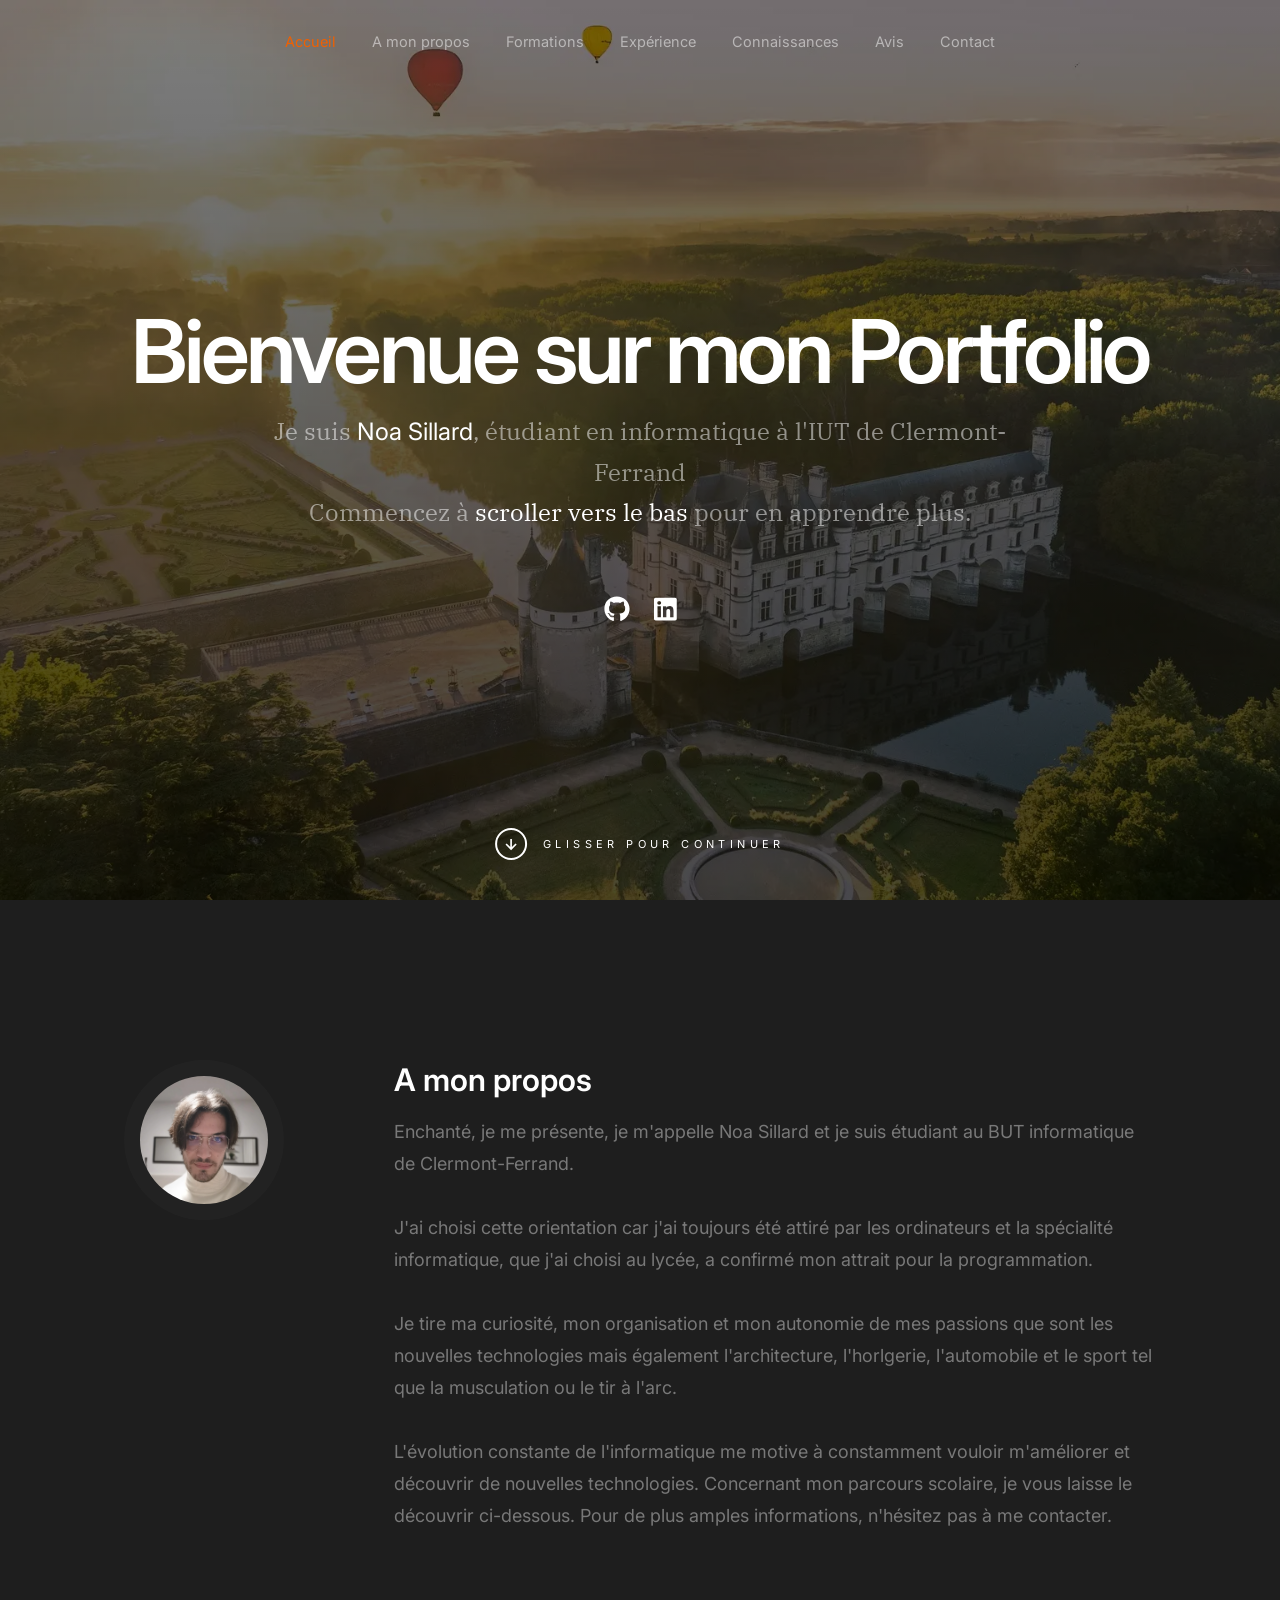
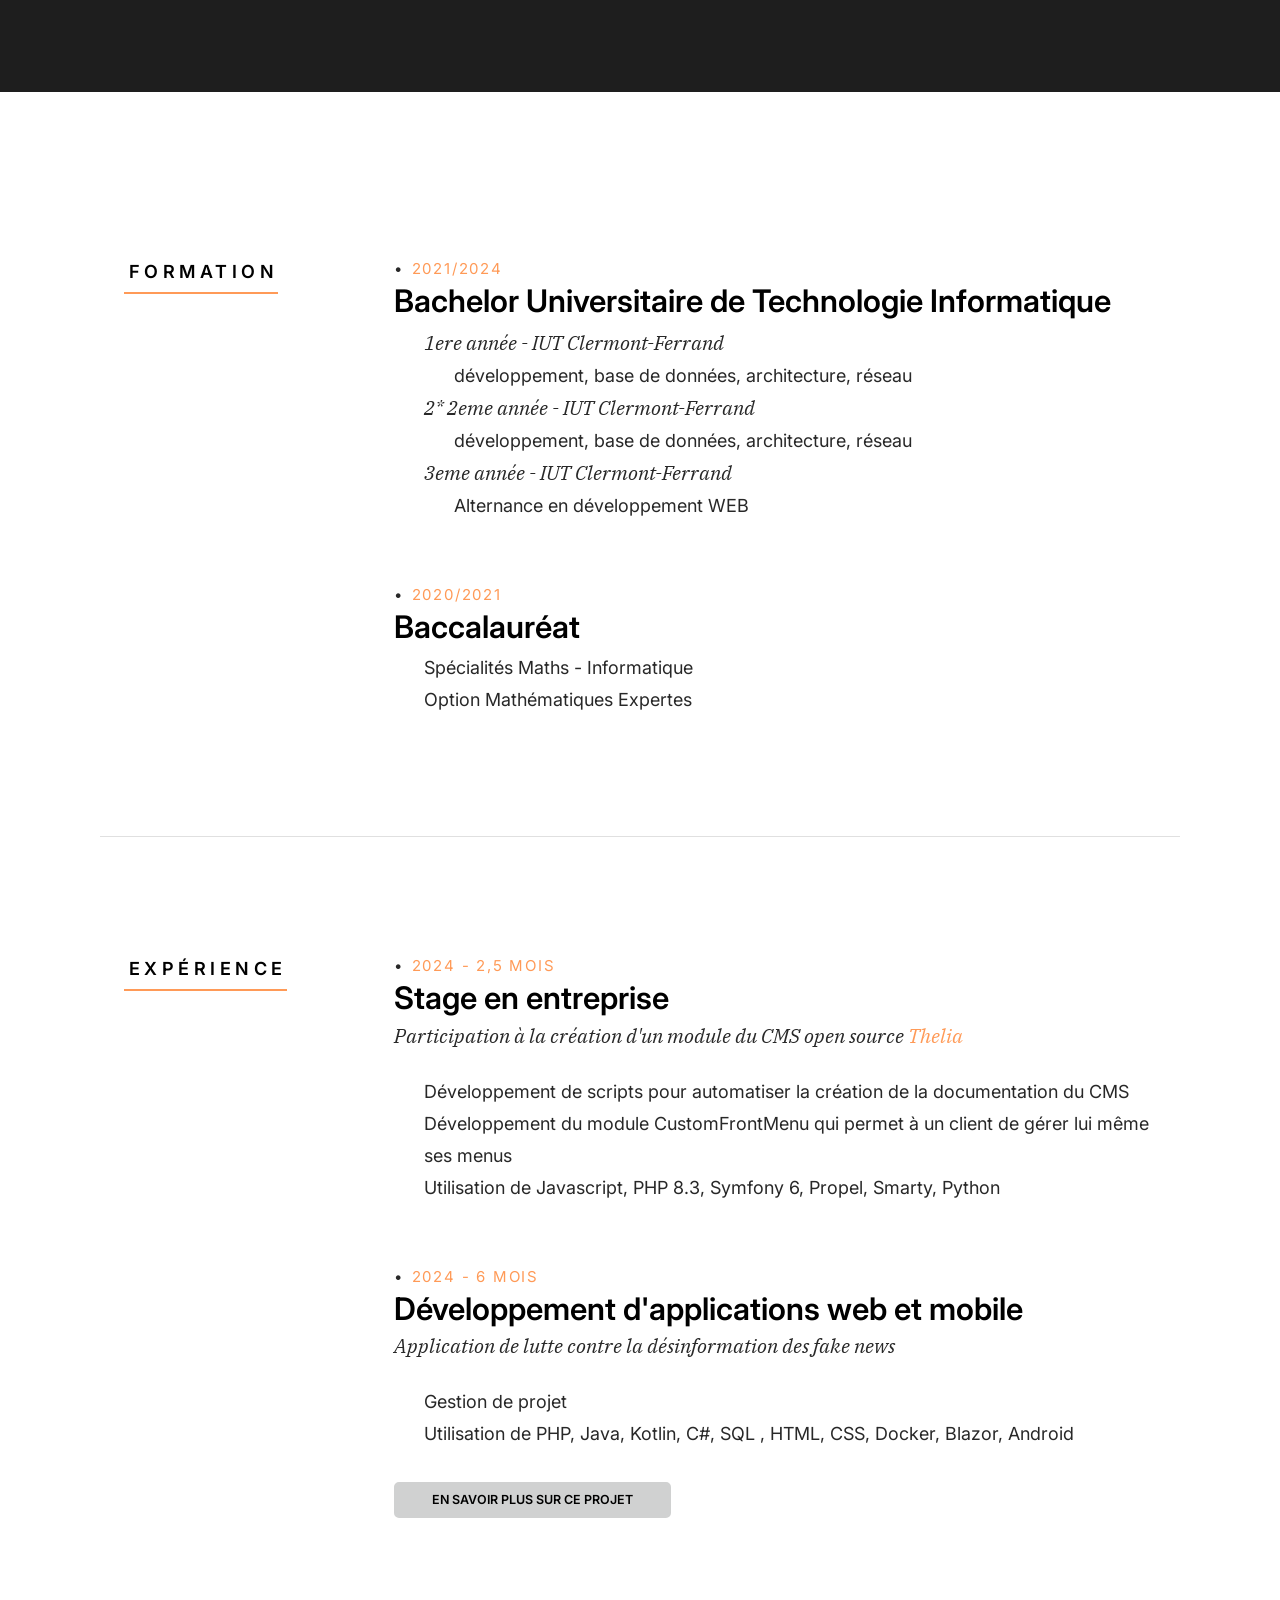
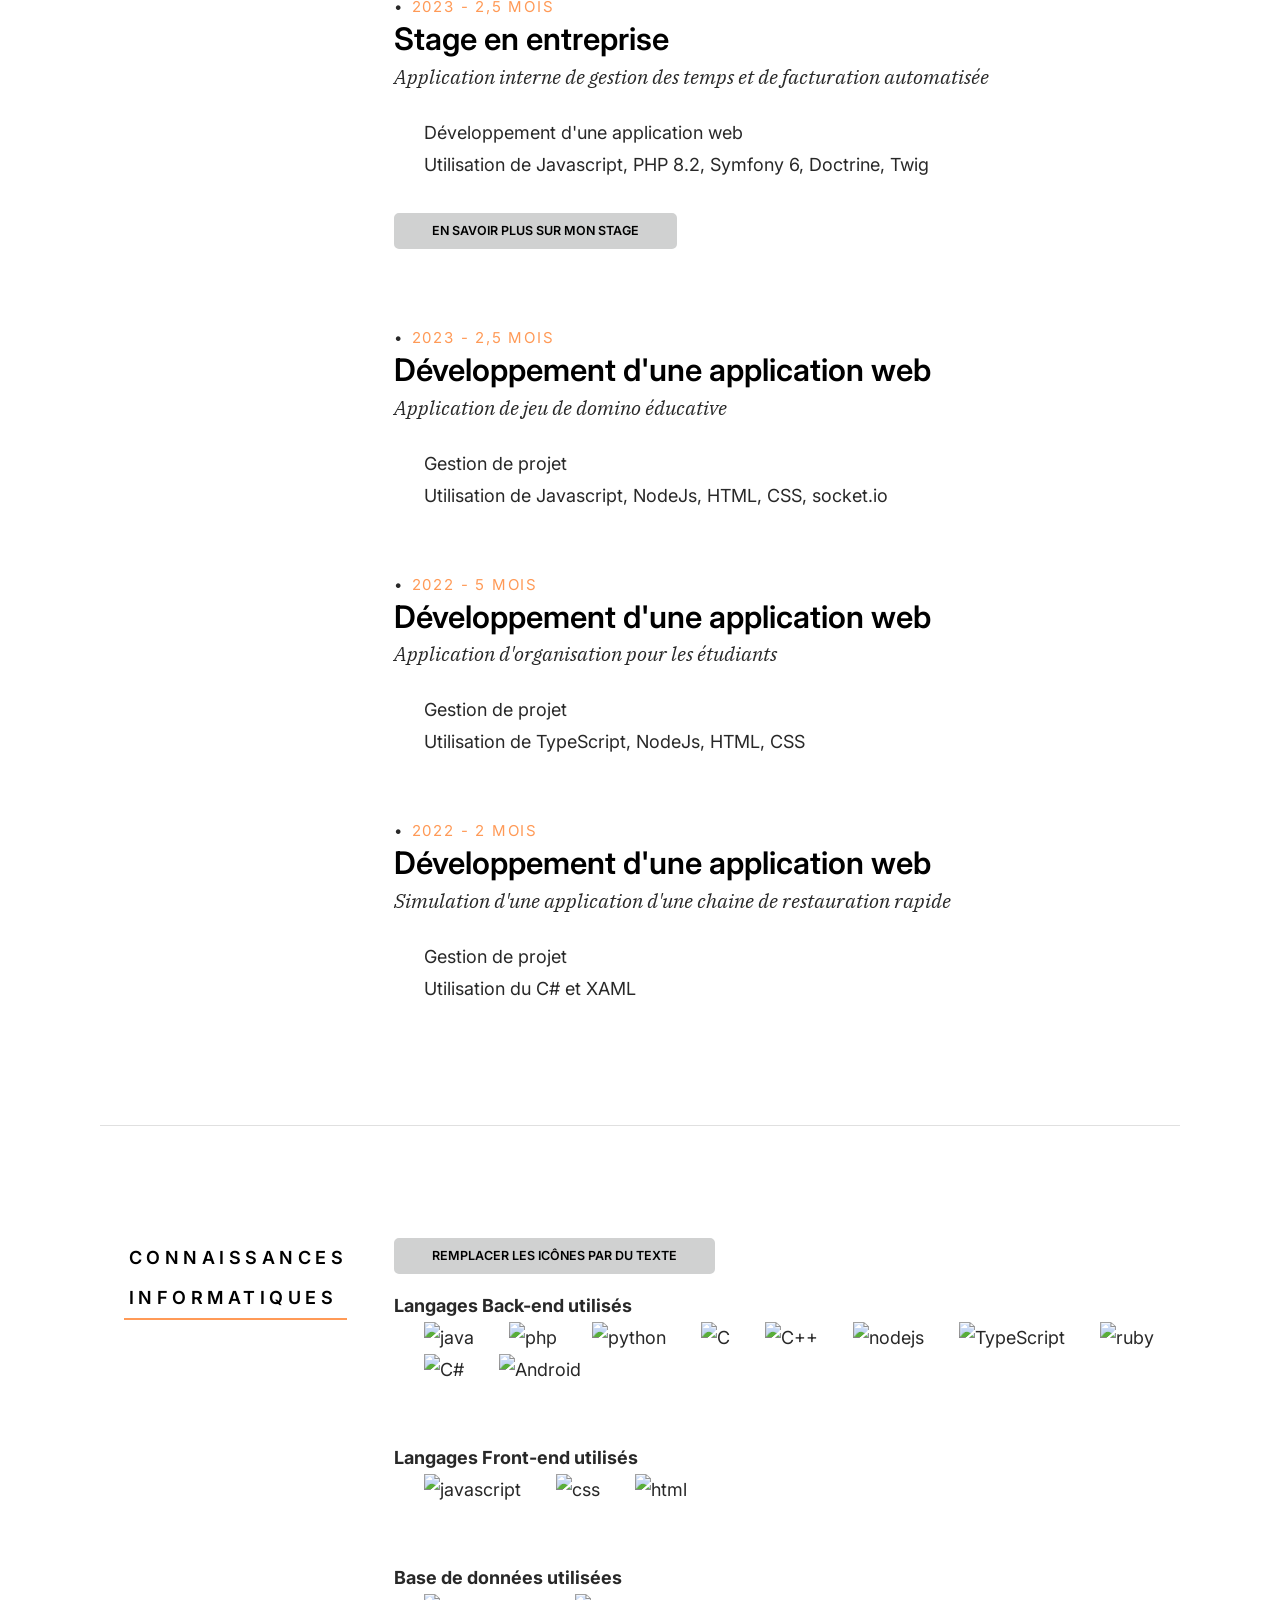
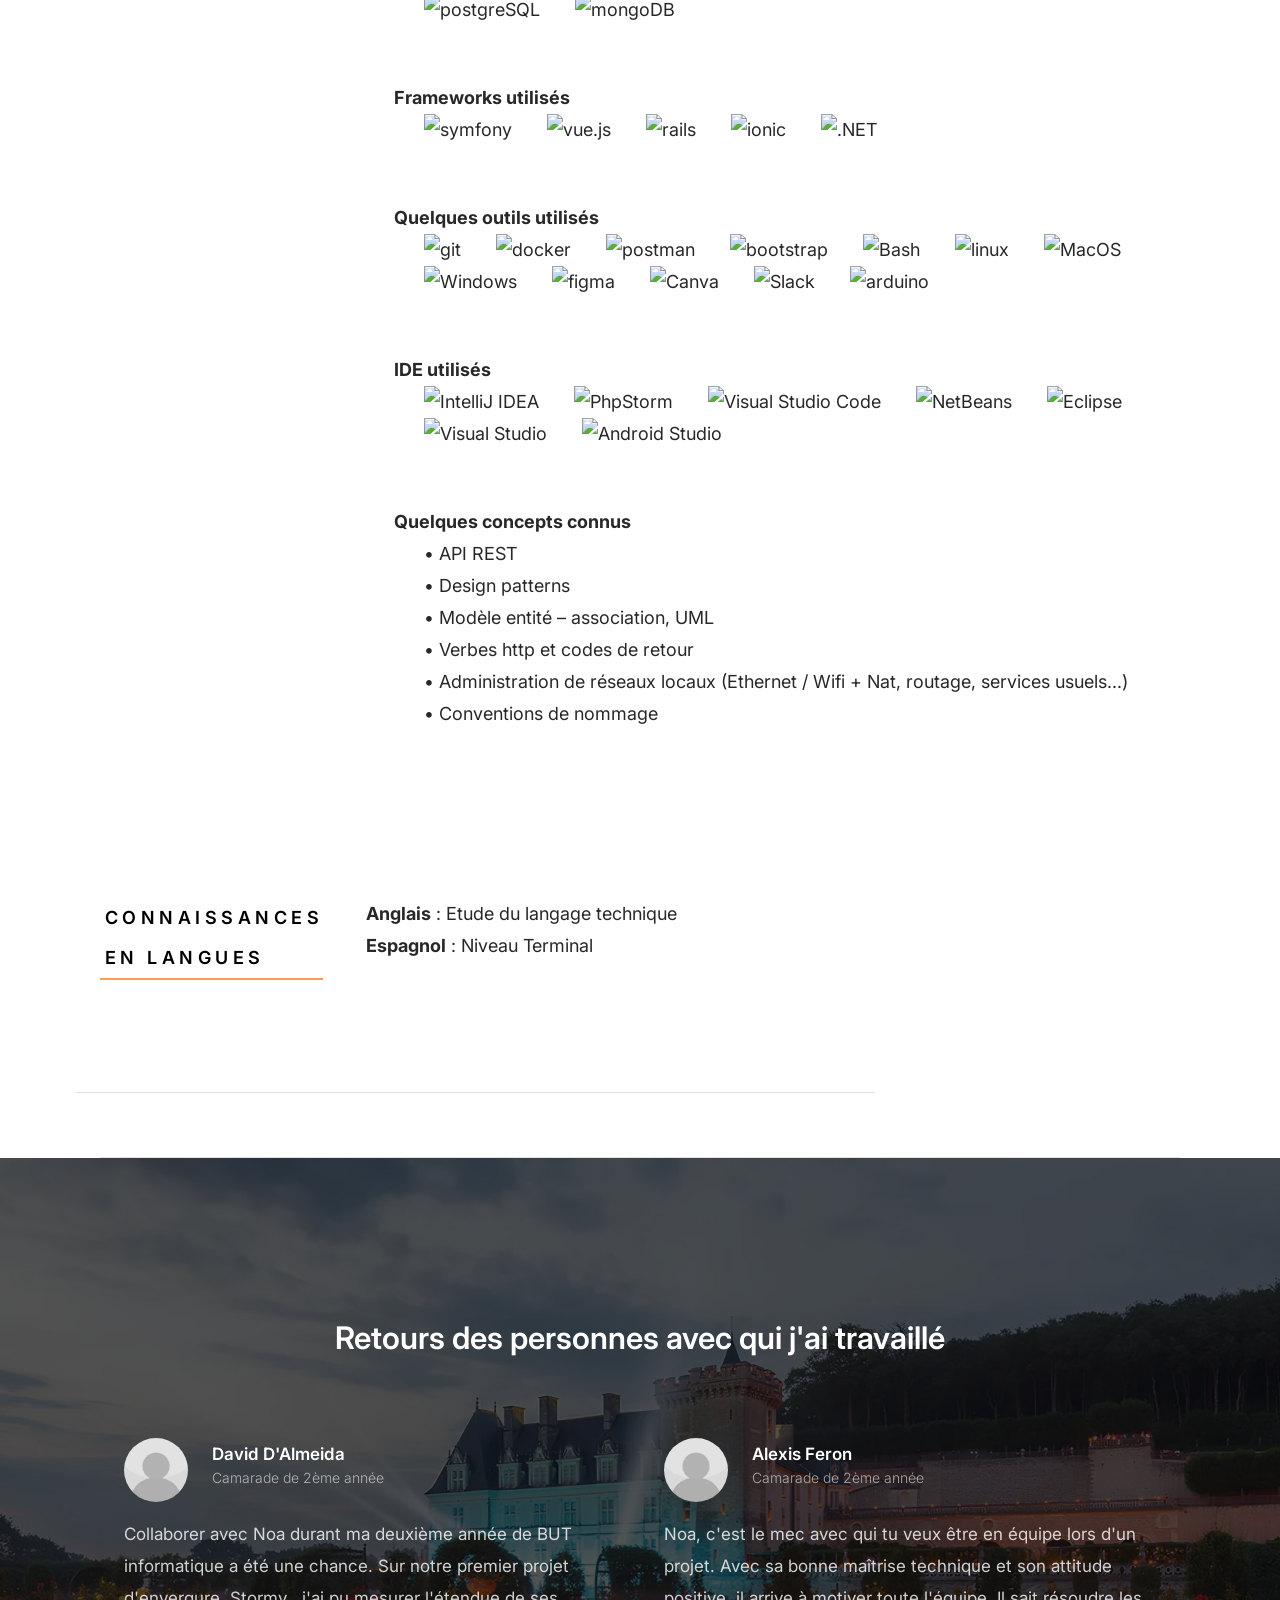
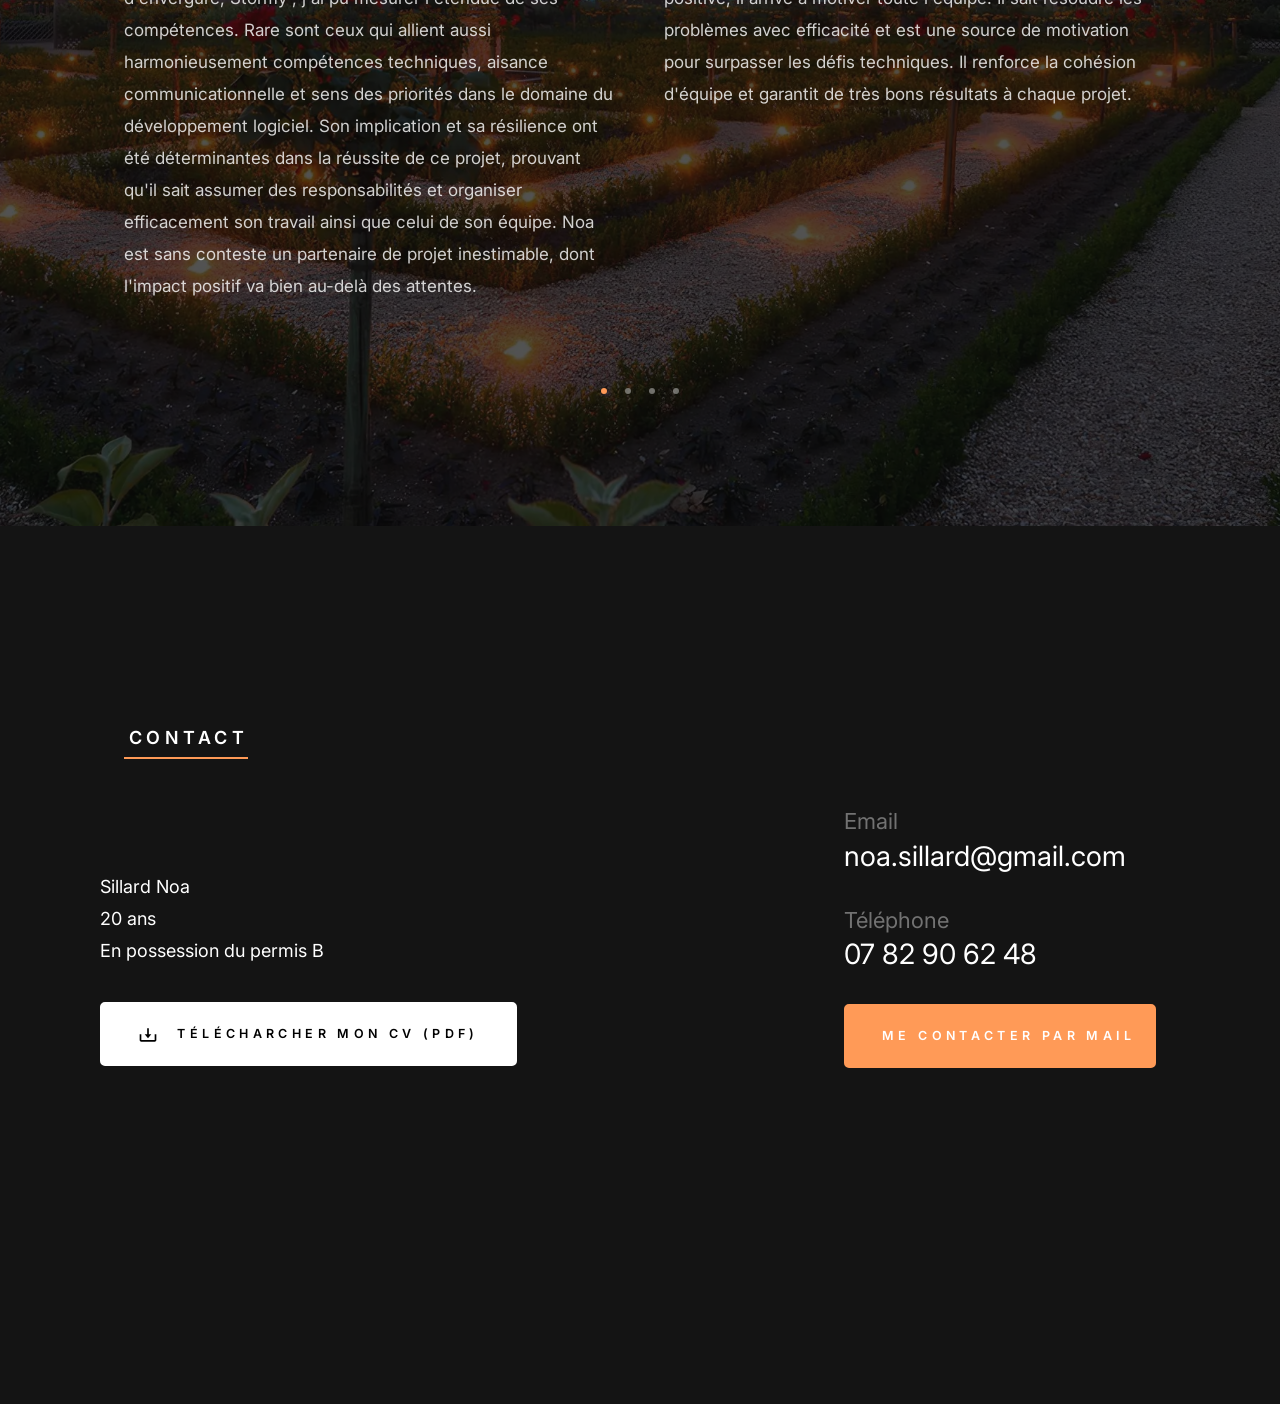
==== commit 705055b8: "remove portfolio" ====
--- a/index.html
+++ b/index.html
@@ -5,9 +5,9 @@
     <!--- basic page needs
     ========================================================== -->
     <meta charset="utf-8">
-    <title>Noa Sillard - Portfolio et CV</title>
+    <title>Noa Sillard - CV</title>
     <meta name="description" 
-        content="Portfolio et CV de Noa Sillard, étudiant en BUT informatique.
+        content="CV de Noa Sillard, étudiant en BUT informatique.
         Découvrez mes projet, mes compétences et mes expériences">
 
     <meta name="google-site-verification" content="m-d3IkfYglAe2feYCVVdzf0bP1avSiPlO5KHMV30pcw" /> <!--SEO-->
